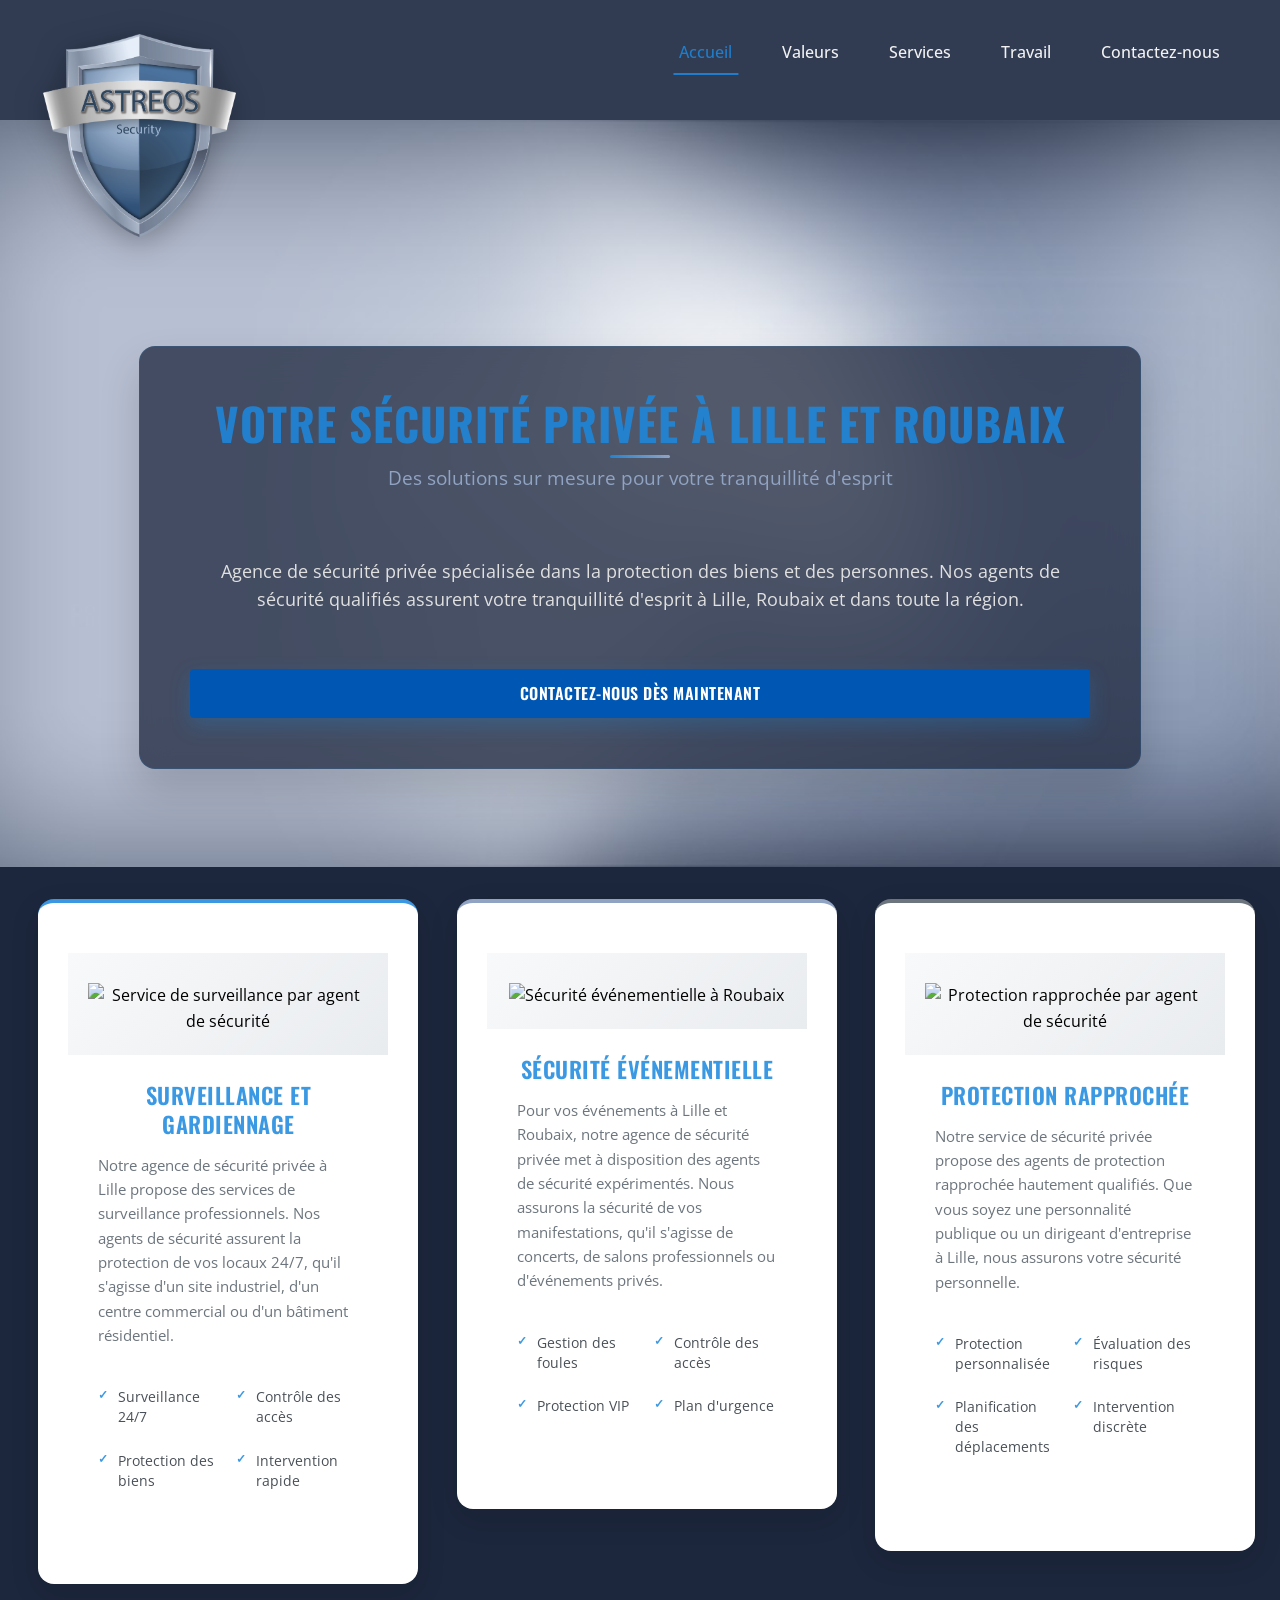
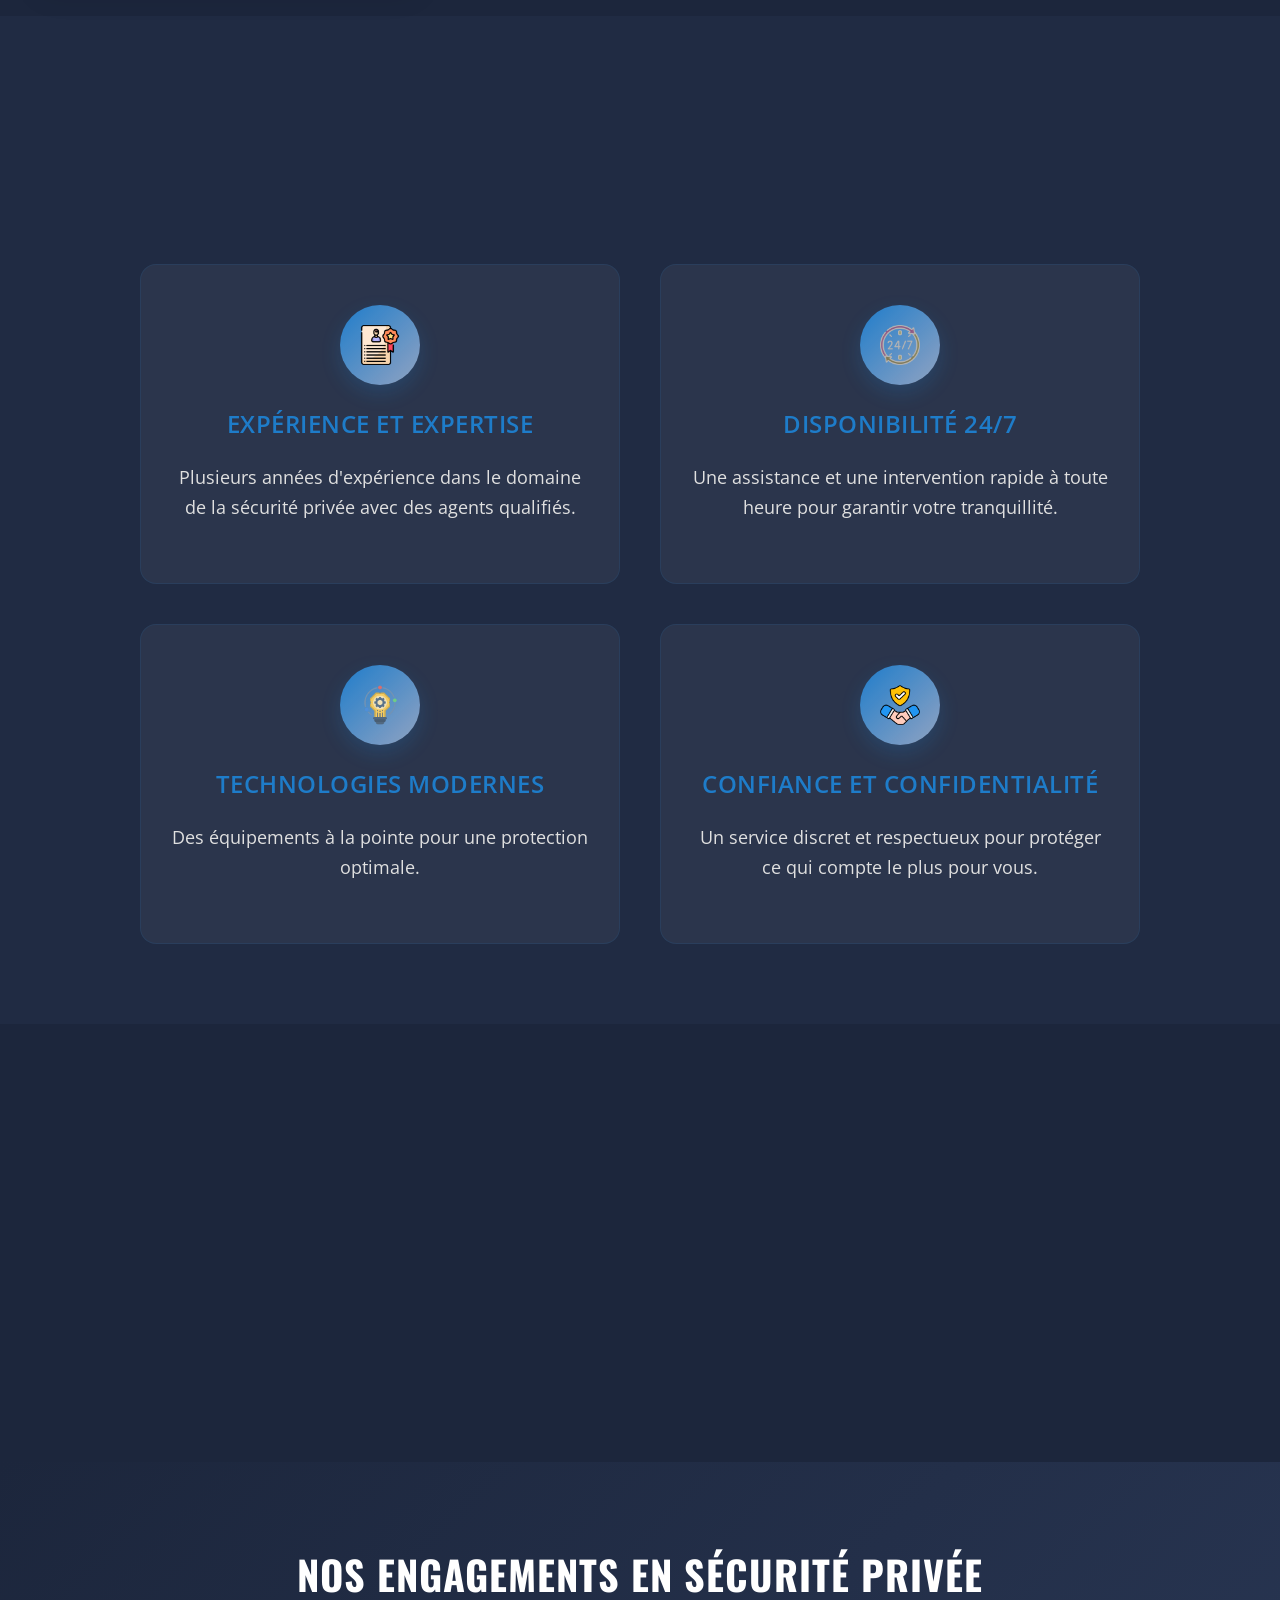
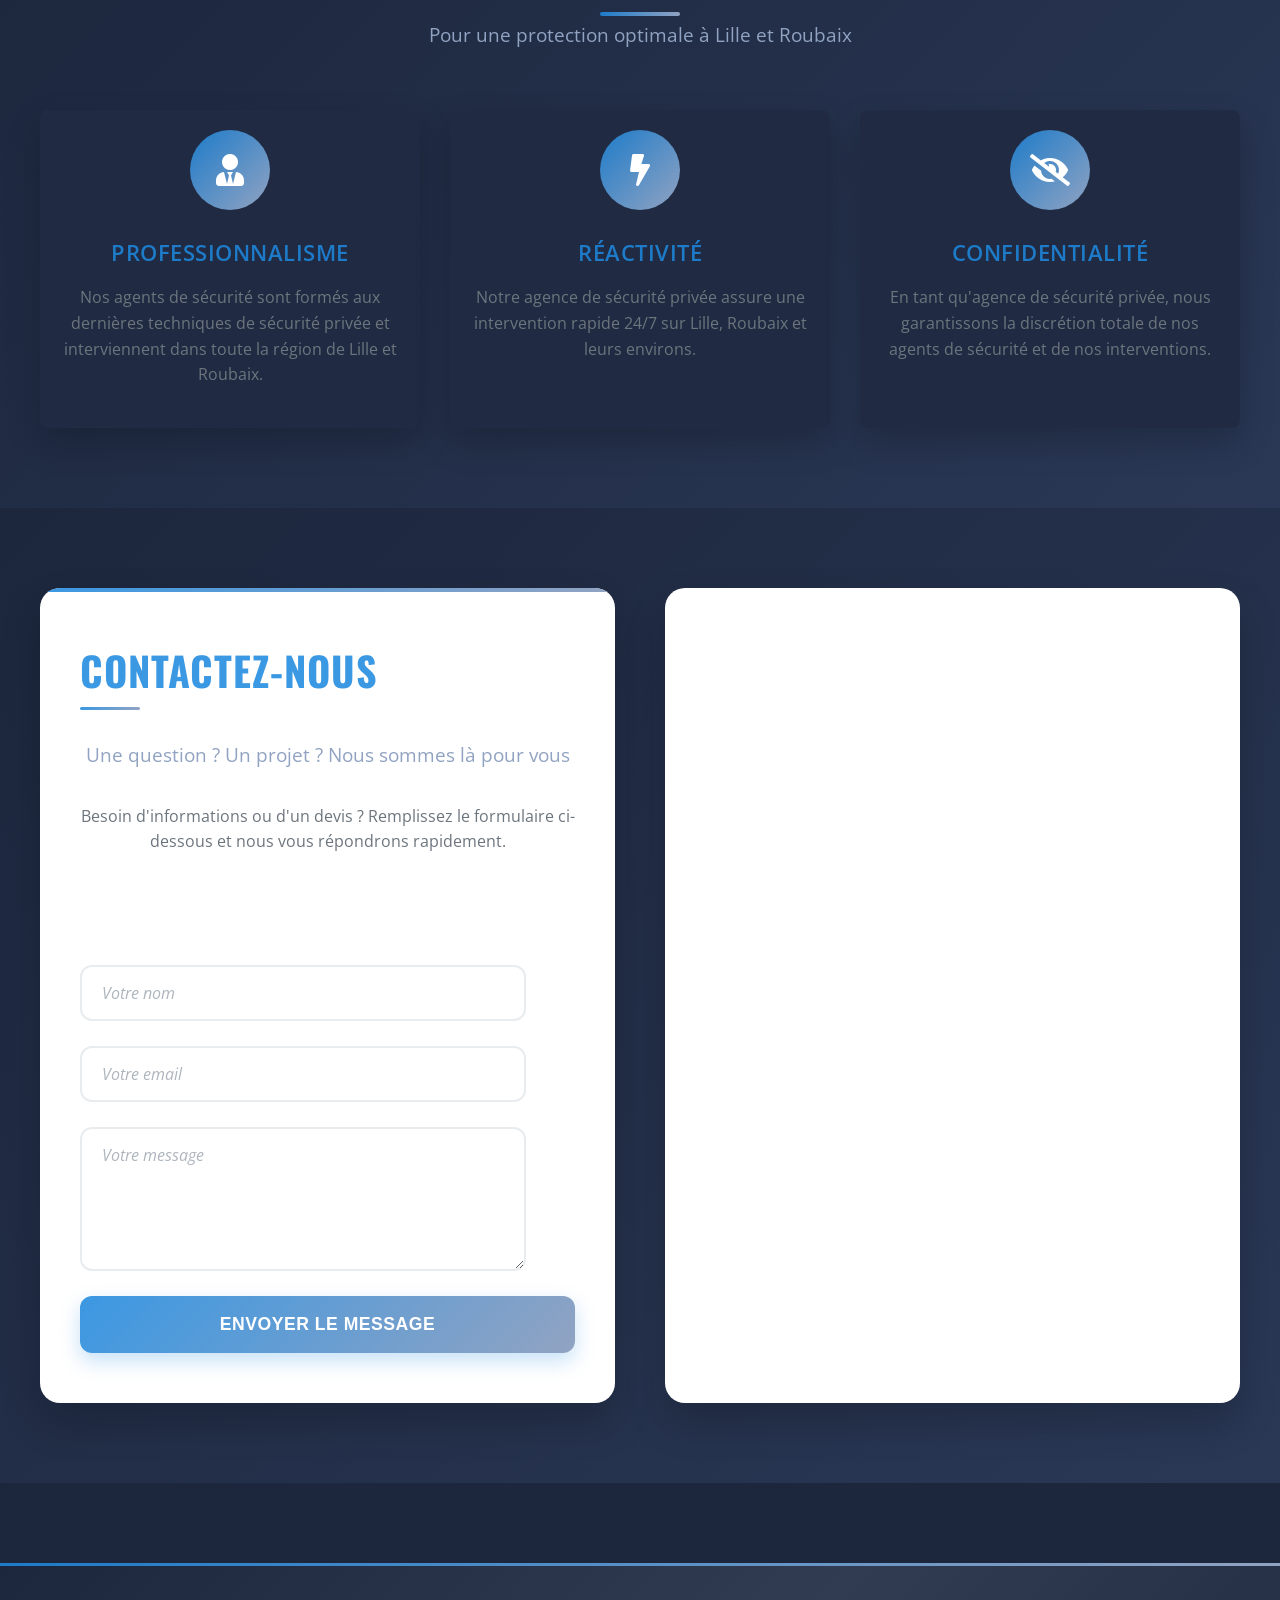
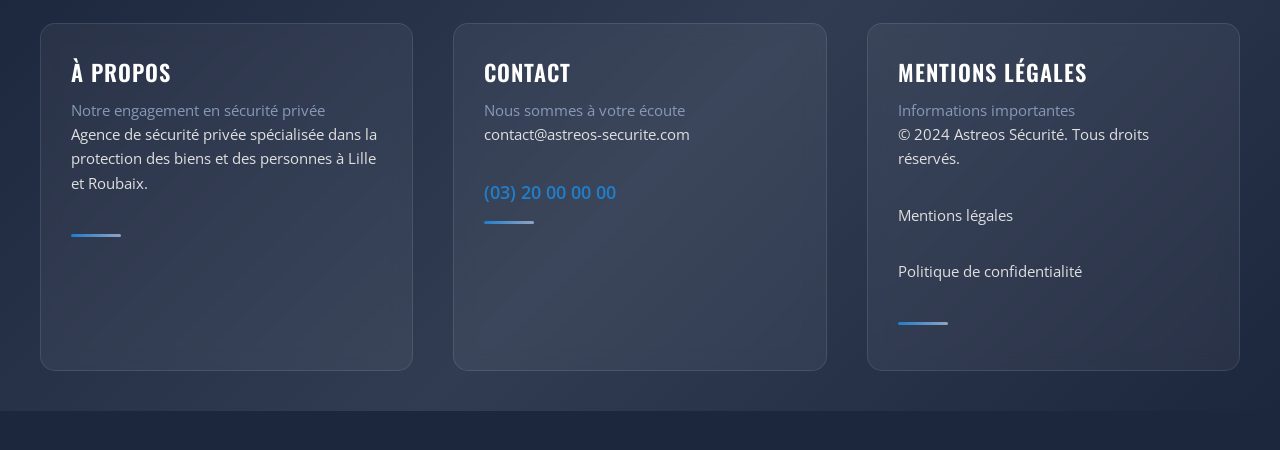
==== index.html @ 9ca4625b "first commit" ====
<!DOCTYPE html>
<html xmlns="http://www.w3.org/1999/xhtml">
<head>
    <meta http-equiv="Content-Type" content="text/html; charset=utf-8"/>
    <meta name="viewport" content="width=device-width, initial-scale=1.0, maximum-scale=1.0, user-scalable=no">
    <title>TMPH00028</title>
    <link href="css/styles.css" rel="stylesheet" type="text/css"/>
    <link href="css/animations.css" rel="stylesheet" type="text/css"/>
    <link href='http://fonts.googleapis.com/css?family=Oswald|Open+Sans' rel='stylesheet' type='text/css'>
    <link rel="stylesheet" href="https://cdnjs.cloudflare.com/ajax/libs/font-awesome/5.15.4/css/all.min.css">
    <script type="text/javascript" src="js/jquery-1.9.1.js"></script>
    <script type="text/javascript" src="js/jquery-ui.js"></script>
    <script type="text/javascript" src="js/carouselScript.js"></script>
    <script type="text/javascript" src="js/animations.js"></script>
    <link href="css/carousel.css" rel="stylesheet" type="text/css">
</head>
<body>
<div class="clear"></div>
<!-- end of SOCIAL ICONS -->

<div class="header-home">
    <div class="row">
        <div class="logo">
            <a href="index.html"><img src="images/logo.png" alt="Logo"/></a>
        </div>
        <div class="menu">
            <ul>
                <li><a href="index.html" class="active">Accueil</a></li>
                <li><a href="about.html">Valeurs</a></li>
                <li><a href="services.html">Services</a></li>
                <li><a href="work.html">Travail</a></li>
                <li><a href="contact.html">Contactez-nous</a></li>
            </ul>
        </div>
    </div>
    <div class="clear"></div>
</div>
<!-- end of MENU WRAPPER -->
<div class="banner-wrapper">
    <div class="row">
    </div>
    <div class="clear"></div>
    <div class="banner">
        <div class="banner-bg">
            <div class="panel banner-content">
                <div class="title">
                    <h1>Votre sécurité privée à Lille et Roubaix</h1>
                    <h2>Des solutions sur mesure pour votre tranquillité d'esprit</h2>
                </div>
                <div class="content">
                    <p>Agence de sécurité privée spécialisée dans la protection des biens et des personnes. Nos agents de sécurité qualifiés assurent votre tranquillité d'esprit à Lille, Roubaix et dans toute la région.</p>
                </div>
                <a href="contact.html" class="banner-button">
                    <span class="banner-button-link">Contactez-nous dès maintenant</span>
                </a>
            </div>
        </div>
    </div>
</div>
<!-- end of BANNER WRAPPER -->
<div class="page">
    <div class="boxs1 modern-service-box">
        <div class="panel-img modern-service-img">
            <img src="images/boxs1-img.png" alt="Service de surveillance par agent de sécurité">
        </div>
        <div class="content modern-service-content">
            <h1 class="modern-service-title">Surveillance et Gardiennage</h1>
            <p class="modern-service-description">Notre agence de sécurité privée à Lille propose des services de surveillance professionnels. Nos agents de sécurité assurent la protection de vos locaux 24/7, qu'il s'agisse d'un site industriel, d'un centre commercial ou d'un bâtiment résidentiel.</p>
            <ul class="service-features modern-service-features">
                <li>Surveillance 24/7</li>
                <li>Contrôle des accès</li>
                <li>Protection des biens</li>
                <li>Intervention rapide</li>
            </ul>
        </div>
    </div>
    <div class="boxs2 modern-service-box">
        <div class="panel-img modern-service-img">
            <img src="images/boxs2-img.png" alt="Sécurité événementielle à Roubaix">
        </div>
        <div class="content modern-service-content">
            <h1 class="modern-service-title">Sécurité Événementielle</h1>
            <p class="modern-service-description">Pour vos événements à Lille et Roubaix, notre agence de sécurité privée met à disposition des agents de sécurité expérimentés. Nous assurons la sécurité de vos manifestations, qu'il s'agisse de concerts, de salons professionnels ou d'événements privés.</p>
            <ul class="service-features modern-service-features">
                <li>Gestion des foules</li>
                <li>Contrôle des accès</li>
                <li>Protection VIP</li>
                <li>Plan d'urgence</li>
            </ul>
        </div>
    </div>
    <div class="boxs3 modern-service-box">
        <div class="panel-img modern-service-img">
            <img src="images/boxs3-img.png" alt="Protection rapprochée par agent de sécurité">
        </div>
        <div class="content modern-service-content">
            <h1 class="modern-service-title">Protection Rapprochée</h1>
            <p class="modern-service-description">Notre service de sécurité privée propose des agents de protection rapprochée hautement qualifiés. Que vous soyez une personnalité publique ou un dirigeant d'entreprise à Lille, nous assurons votre sécurité personnelle.</p>
            <ul class="service-features modern-service-features">
                <li>Protection personnalisée</li>
                <li>Évaluation des risques</li>
                <li>Planification des déplacements</li>
                <li>Intervention discrète</li>
            </ul>
        </div>
    </div>
    <div class="clear"></div>
</div>
<!-- end of BOX WRAPPER -->

<!-- Why chose us section-->
<div class="why-choose-us">
    <div class="row">
        <div class="title">
            <h1>Pourquoi Nous Choisir ?</h1>
            <h2>Notre expertise et nos valeurs au service de votre sécurité</h2>
        </div>
        <div class="content">
            <div class="reason">
                <div class="icon-wrapper">
                    <img src="images/experience.png" alt="Expérience" width="50%">
                </div>
                <h3>Expérience et Expertise</h3>
                <p>Plusieurs années d'expérience dans le domaine de la sécurité privée avec des agents qualifiés.</p>
            </div>
            <div class="reason">
                <div class="icon-wrapper">
                    <img src="images/24-7.png" alt="Disponibilité" width="50%" style="filter: invert(70%)">
                </div>
                <h3>Disponibilité 24/7</h3>
                <p>Une assistance et une intervention rapide à toute heure pour garantir votre tranquillité.</p>
            </div>
            <div class="reason">
                <div class="icon-wrapper">
                    <img src="images/tech.png" alt="Technologie" width="50%">
                </div>
                <h3>Technologies Modernes</h3>
                <p>Des équipements à la pointe pour une protection optimale.</p>
            </div>
            <div class="reason">
                <div class="icon-wrapper">
                    <img src="images/trust.png" alt="Confiance" width="50%">
                </div>
                <h3>Confiance et Confidentialité</h3>
                <p>Un service discret et respectueux pour protéger ce qui compte le plus pour vous.</p>
            </div>
        </div>
    </div>
</div>
<!--END Why chose us section-->

<!--CTA intermediate section-->
<div class="cta-intermediate">
    <div class="row">
        <div class="cta-content">
            <h1>Besoin de solutions de sécurité sur mesure ?</h1>
            <h2>Notre équipe d'experts est à votre écoute</h2>
            <p>Contactez-nous dès aujourd'hui pour discuter de vos besoins et obtenir un devis gratuit.</p>
            <a href="contact.html"><div class="cta-button">Demandez un devis</div></a>
        </div>
    </div>
</div>
<!--END CTA intermediate section-->

<!--Our commitments section-->
<div class="our-commitments modern-commitments-section">
    <div class="title modern-commitments-title">
        <h1 class="modern-commitments-heading">Nos Engagements en Sécurité Privée</h1>
        <h2 class="modern-commitments-subheading">Pour une protection optimale à Lille et Roubaix</h2>
    </div>
    <div class="commitments modern-commitments-grid">
        <div class="commitment modern-commitment-card">
            <div class="commitment-icon modern-commitment-icon">
                <i class="fas fa-user-tie"></i>
            </div>
            <h3 class="modern-commitment-title">Professionnalisme</h3>
            <p class="modern-commitment-description">Nos agents de sécurité sont formés aux dernières techniques de sécurité privée et interviennent dans toute la région de Lille et Roubaix.</p>
        </div>
        <div class="commitment modern-commitment-card">
            <div class="commitment-icon modern-commitment-icon">
                <i class="fas fa-bolt"></i>
            </div>
            <h3 class="modern-commitment-title">Réactivité</h3>
            <p class="modern-commitment-description">Notre agence de sécurité privée assure une intervention rapide 24/7 sur Lille, Roubaix et leurs environs.</p>
        </div>
        <div class="commitment modern-commitment-card">
            <div class="commitment-icon modern-commitment-icon">
                <i class="fas fa-eye-slash"></i>
            </div>
            <h3 class="modern-commitment-title">Confidentialité</h3>
            <p class="modern-commitment-description">En tant qu'agence de sécurité privée, nous garantissons la discrétion totale de nos agents de sécurité et de nos interventions.</p>
        </div>
    </div>
</div>
<!--END Our commitments section-->

<!-- Bouton Back to Top -->
<button class="back-to-top" id="backToTop" aria-label="Retour en haut"><i class="fas fa-chevron-up"></i></button>

<!--Contact section-->
<div class="contact-section modern-contact-section">
    <div class="row modern-contact-row">
        <div class="contact-form modern-contact-form">
            <h1 class="modern-contact-title">Contactez-nous</h1>
            <h2 class="modern-contact-subtitle">Une question ? Un projet ? Nous sommes là pour vous</h2>
            <p class="modern-contact-description">Besoin d'informations ou d'un devis ? Remplissez le formulaire ci-dessous et nous vous répondrons rapidement.</p>
            <form action="#" method="post" class="modern-contact-form-element">
                <div class="form-group modern-form-group">
                    <input type="text" name="name" placeholder="Votre nom" required class="modern-form-input">
                </div>
                <div class="form-group modern-form-group">
                    <input type="email" name="email" placeholder="Votre email" required class="modern-form-input">
                </div>
                <div class="form-group modern-form-group">
                    <textarea name="message" placeholder="Votre message" rows="5" required class="modern-form-textarea"></textarea>
                </div>
                <button type="submit" class="submit-button modern-submit-button">Envoyer le message</button>
            </form>
        </div>
        <div class="map modern-contact-map">
            <iframe
                    src="https://www.google.com/maps/embed?pb=!1m18!1m12!1m3!1d3151.835434509674!2d144.95373531565485!3d-37.81627974202106!2m3!1f0!2f0!3f0!3m2!1i1024!2i768!4f13.1!3m3!1m2!1s0x6ad642af0f11fd81%3A0xf5775c55a61c8f0b!2sEnvato!5e0!3m2!1sen!2sfr!4v1675066340851!5m2!1sen!2sfr"
                    width="100%"
                    height="100%"
                    style="border:0;"
                    allowfullscreen=""
                    loading="lazy"
                    referrerpolicy="no-referrer-when-downgrade">
            </iframe>
        </div>
    </div>
</div>
<!--END Contact section-->

<div class="footer-wrapper">
    <div class="footer">
        <div class="panel footer-panel">
            <div class="title footer-title">
                <h1 class="footer-heading">À PROPOS</h1>
                <h2 class="footer-subheading">Notre engagement en sécurité privée</h2>
                <div class="content footer-content">
                    <P class="footer-text">Agence de sécurité privée spécialisée dans la protection des biens et des personnes à Lille et Roubaix.</P>
                </div>
            </div>
        </div>
        <div class="panel footer-panel">
            <div class="title footer-title">
                <h1 class="footer-heading">CONTACT</h1>
                <h2 class="footer-subheading">Nous sommes à votre écoute</h2>
                <div class="content footer-content">
                    <P class="footer-text"><a href="mailto:contact@astreos-securite.com" class="footer-link">contact@astreos-securite.com</a></P>
                    <h3 class="footer-phone">(03) 20 00 00 00</h3>
                </div>
            </div>
        </div>
        <div class="panel footer-panel border-right">
            <div class="title footer-title">
                <h1 class="footer-heading">MENTIONS LÉGALES</h1>
                <h2 class="footer-subheading">Informations importantes</h2>
                <div class="content footer-content">
                    <p class="footer-text">© 2024 Astreos Sécurité. Tous droits réservés.</p>
                    <p class="footer-text"><a href="mentions-legales.html" class="footer-link">Mentions légales</a></p>
                    <P class="footer-text"><a href="politique-confidentialite.html" class="footer-link">Politique de confidentialité</a></P>
                </div>
            </div>
        </div>
    </div>
    <div class="clear"></div>
</div>
<!----footer-wrapper-------->
<!-- end of WRAPPER -->


<!-- Nouveau menu mobile inspiré d'astreos.net -->
<button class="mobile-burger" aria-label="Ouvrir le menu">
  <svg width="32" height="32" viewBox="0 0 32 32" fill="none" xmlns="http://www.w3.org/2000/svg">
    <rect y="7" width="32" height="4" rx="2" fill="#1D88DE"/>
    <rect y="14" width="32" height="4" rx="2" fill="#1D88DE"/>
    <rect y="21" width="32" height="4" rx="2" fill="#1D88DE"/>
  </svg>
</button>
<nav class="mobile-slide-menu">
  <button class="mobile-close" aria-label="Fermer le menu">&times;</button>
  <ul>
    <li><a href="index.html">Accueil</a></li>
    <li><a href="about.html">Valeurs</a></li>
    <li><a href="services.html">Services</a></li>
    <li><a href="work.html">Travail</a></li>
    <li><a href="contact.html">Contact</a></li>
  </ul>
</nav>
<script>
document.addEventListener('DOMContentLoaded', function() {
  const burger = document.querySelector('.mobile-burger');
  const menu = document.querySelector('.mobile-slide-menu');
  const close = document.querySelector('.mobile-close');

  // Ouvre le menu
  burger.onclick = function() {
    menu.classList.remove('closing');
    menu.style.display = 'flex';
    menu.classList.add('open');
    burger.style.display = 'none';
    close.style.display = 'block';
  };
  // Ferme le menu avec animation
  function closeMenuWithAnimation() {
    menu.classList.remove('open');
    menu.classList.add('closing');
    // Après l'animation, cacher le menu
    setTimeout(function() {
      menu.classList.remove('closing');
      menu.style.display = 'none';
      burger.style.display = 'block';
      close.style.display = 'none';
    }, 300);
  }
  close.onclick = closeMenuWithAnimation;
  // Ferme le menu si on clique sur un lien
  menu.querySelectorAll('a').forEach(link => {
    link.onclick = closeMenuWithAnimation;
  });
  // Initial state : burger visible, close caché, overlay caché
  burger.style.display = 'block';
  close.style.display = 'none';
});
</script>

</body>
</html>
---- css/styles.css ----
/*-------------------------------------------------
GLOBALS CLASSES
-------------------------------------------------*/
:root {
    --primary: #1c263c;
    --secondary: #F2F2F2;
    --text: #F2F2F2;
    --hover: #91a3c2;
    --custom: #1D88DEDD;
    --custom2: #00a3e6;
}

* {
    margin: 0;
    padding: 0;
}

body {
    font-family: 'Open Sans', sans-serif;
    background: #1c263c;
    margin: 0;
    padding: 0;
    line-height: 1.6;
}

img {
    border: 0;
}

h1 {
    font-family: 'Oswald', sans-serif;
    font-weight: normal;
    color: #1D88DEDD; /* Change color to blue */
}

h2 {
    font-family: 'Open Sans', sans-serif;
    font-weight: normal;
    font-size: 16px;
    color: #1D88DEDD; /* Change color to blue */
}

h3 {
    font-family: 'Open Sans', sans-serif;
    font-weight: normal;
    font-size: 14px;
    color: #1D88DEDD; /* Change color to blue */
}

/*h2{font-family: 'Oswald', sans-serif; font-weight:normal; font-size:16px;}
*/
p {
    font-family: 'Open Sans', sans-serif;
    font-size: 13px;
    padding-bottom: 20px;
    color: #808080; /* Change color to gray */
}

a {
    color: #1D88DEDD;
    text-decoration: none;
}

a:hover {
    color: #91a3c2;
}

/*h2{font-family: 'Open Sans', sans-serif;}
*//*--------------------------------------- 
GENERAL CLASS
----------------------------------------*/
.marRight30 {
    margin-right: 30px;
}

.martop {
    margin-top: 30px;
}

.marbottom30 {
    margin-bottom: 30px;
}

.padding-bottom {
    padding-bottom: 10px;
}

.floatRight {
    float: right;
}

.floatLeft {
    float: left;
}

.clear {
    clear: both;
}

.row {
    max-width: 1200px;
    margin: 0 auto;
    padding: 0 20px;
}

.page {
    width: 100%;
    background: #1c263c;
    margin: 1% 0;
    box-sizing: border-box;
}

@media (max-width: 768px) {
    .page {
        margin: 10% 0;
    }
}

.wrapper {
    background: #1c263c;
    margin: 0 auto;
    max-width: 970px;
    width: 100%;
}

.panel {
    overflow: hidden;
    display: flex;
    flex-direction: column;
}

.controller {
    display: flex;
    justify-content: center;
}

.title {
    text-align: center;
    margin-bottom: 40px;
}

.title h1 {
    font-family: 'Oswald', sans-serif;
    font-size: 2.5em;
    color: #333;
    margin-bottom: 10px;
}

.title h2 {
    font-size: 1.2em;
    color: #666;
}

.content {
}

.buttons {
    width: 80px;
    height: 30px;
}

.form {
}

.text-field {
    background: #91a3c2;
    width: 200px;
    height: 16px;
    padding: 10px;
    border: none;
    font-family: 'Open Sans', sans-serif;
    font-size: 13px;
    color: #fff;
}

.textarea {
    background: #91a3c2;
    width: 200px;
    height: 106px;
    padding: 10px;
    border: none;
    font-family: 'Open Sans', sans-serif !important;
    font-size: 13px;
    color: #fff;
    overflow: auto;
}

/*-------------------------------------------------
SOCIAL NETWORKING CLASSES
-------------------------------------------------*/
.social-wrapper {
    background: #1c263c;
    height: 55px;
    padding-top: 25px;
}

.social-wrapper .row {
}

.social-wrapper .row ul {
    width: 175px;
    float: right;
    list-style: none;
}

.social-wrapper .row ul li {
    float: left;
    padding-right: 15px;
}

.social-wrapper .row ul li.no-padding {
    float: left;
    padding-right: 0px;
}

/*-------------------------------------------------
MENU  CLASSES
-------------------------------------------------*/
.header {
    background: #313c53;
    height: 60px;
    padding-top: 30px;
    padding-bottom: 30px;
    margin-bottom: 5%;
    /*overflow: hidden;*/
}

.header-home {
    background: #313c53;
    height: 60px;
    padding-top: 30px;
    padding-bottom: 30px;
    position: relative;
    z-index: 1;
}

.logo {
    float: left;
    width: 30%;
    position: relative;
    z-index: 1000;
}

.logo img {
    max-width: 200px;
    filter: drop-shadow(0 5px 15px rgba(0,0,0,0.3));
    transition: transform 0.3s ease, filter 0.3s ease;
}

.logo img:hover {
    transform: translateY(-5px);
    filter: drop-shadow(0 8px 20px rgba(0,0,0,0.4));
}

.logo h1 {
    font-size: 45px;
    color: #ffffff;
}

.menu {
    float: right;
    width: auto;
    margin-top: 10px;
}

.menu ul {
    list-style: none;
    padding: 0;
    margin: 0;
    display: flex;
    justify-content: flex-end;
    gap: 10px;
}

.menu ul li {
    width: auto;
    float: left;
    list-style: none;
    position: relative;
}

.menu ul li a {
    color: #F2F2F2;
    text-decoration: none;
    padding: 12px 20px;
    font-weight: 500;
    transition: all 0.3s ease;
    border-radius: 4px;
    position: relative;
}

.menu ul li a::after {
    content: '';
    position: absolute;
    bottom: 0;
    left: 50%;
    width: 0;
    height: 2px;
    background: #1D88DEDD;
    transition: all 0.3s ease;
    transform: translateX(-50%);
}

.menu ul li a:hover {
    color: #1D88DEDD;
    background: rgba(255, 255, 255, 0.1);
}

.menu ul li a:hover::after {
    width: 70%;
}

.menu ul li a.active {
    color: #1D88DEDD;
}

.menu ul li a.active::after {
    width: 70%;
}

/*-------------------------------------------------
BANNER MODERNE ET PROFESSIONNEL
-------------------------------------------------*/
.banner-wrapper {
    width: 100%;
    background: url(../images/banner-bg.jpg) no-repeat center;
    background-size: cover;
    margin: 0 auto;
    position: relative;
}

.banner-wrapper .row {
    background: #1c263c;
}

.banner-wrapper .controller {
    padding-top: 30px;
    padding-bottom: 30px;
    float: right;
}

.banner-wrapper .controller ul li {
    padding-right: 10px;
    float: left;
    list-style: none;
}

.banner {
    width: 100%;
    max-width: 1400px;
    margin: 0 auto;
    position: relative;
    z-index: 2;
}

.banner .banner-bg {
    width: 100%;
    min-height: 500px;
    padding: 60px 0px;
    display: flex;
    align-items: center;
    justify-content: center;
}

.banner-content {
    background: rgba(28, 38, 60, 0.75);
    backdrop-filter: blur(15px);
    border-radius: 16px;
    padding: 50px;
    border: 1px solid rgba(29, 136, 222, 0.15);
    box-shadow: 0 20px 40px rgba(0, 0, 0, 0.15);
    text-align: center;
    max-width: 900px;
    width: 100%;
    position: relative;
    animation: fadeInUp 0.8s ease-out;
}

@keyframes fadeInUp {
    from {
        opacity: 0;
        transform: translateY(20px);
    }
    to {
        opacity: 1;
        transform: translateY(0);
    }
}

.banner-content .title h1 {
    color: #1D88DEDD;
    font-size: 2.8em;
    font-weight: 700;
    margin-bottom: 15px;
    text-transform: uppercase;
    letter-spacing: 1px;
    line-height: 1.2;
    position: relative;
}

.banner-content .title h1::after {
    content: '';
    position: absolute;
    bottom: -8px;
    left: 50%;
    transform: translateX(-50%);
    width: 60px;
    height: 3px;
    background: linear-gradient(90deg, #1D88DEDD, #91a3c2);
    border-radius: 2px;
}

.banner-content .title h2 {
    color: #91a3c2;
    font-size: 1.2em;
    font-weight: 400;
    margin-bottom: 25px;
    line-height: 1.4;
}

.banner-content .content p {
    font-size: 1.1em;
    color: #e0e0e0;
    line-height: 1.6;
    margin-bottom: 35px;
}

.banner-button {
    display: inline-block;
    background: linear-gradient(135deg, #1D88DEDD 0%, #91a3c2 100%);
    border: none;
    border-radius: 8px;
    padding: 16px 32px;
    text-align: center;
    text-decoration: none;
    font-family: 'Oswald', sans-serif;
    font-size: 1em;
    font-weight: 600;
    color: #fff;
    text-transform: uppercase;
    letter-spacing: 0.5px;
    transition: all 0.3s ease;
    box-shadow: 0 8px 20px rgba(29, 136, 222, 0.25);
    position: relative;
    overflow: hidden;
}

.banner-button::before {
    content: '';
    position: absolute;
    top: 0;
    left: -100%;
    width: 100%;
    height: 100%;
    background: linear-gradient(90deg, transparent, rgba(255, 255, 255, 0.2), transparent);
    transition: left 0.5s ease;
}

.banner-button:hover::before {
    left: 100%;
}

.banner-button:hover {
    transform: translateY(-2px);
    box-shadow: 0 12px 25px rgba(29, 136, 222, 0.35);
    background: linear-gradient(135deg, #91a3c2 0%, #1D88DEDD 100%);
}

.banner-button-link {
    color: #fff;
    text-decoration: none;
    position: relative;
    z-index: 1;
}

/* Responsive Design pour le banner */
@media (max-width: 1200px) {
    .banner .banner-bg {
        padding: 50px 0px;
    }
    
    .banner-content {
        max-width: 850px;
    }
    
    .banner-content .title h1 {
        font-size: 2.5em;
    }
}

@media (max-width: 992px) {
    .banner .banner-bg {
        padding: 45px 0px;
    }
    
    .banner-content {
        max-width: 800px;
        padding: 40px;
    }
    
    .banner-content .title h1 {
        font-size: 2.2em;
    }
    
    .banner-content .title h2 {
        font-size: 1.1em;
    }
    
    .banner-content .content p {
        font-size: 1em;
    }
}

@media (max-width: 768px) {
    .banner .banner-bg {
        padding: 40px 0px;
        min-height: 450px;
    }
    
    .banner-content {
        padding: 35px;
        border-radius: 12px;
        max-width: 100%;
    }
    
    .banner-content .title h1 {
        font-size: 1.8em;
        letter-spacing: 0.5px;
    }
    
    .banner-content .title h1::after {
        width: 50px;
        height: 2px;
    }
    
    .banner-content .title h2 {
        font-size: 1em;
    }
    
    .banner-content .content p {
        font-size: 0.95em;
    }
    
    .banner-button {
        padding: 14px 28px;
        font-size: 0.9em;
    }
}

@media (max-width: 576px) {
    .banner .banner-bg {
        padding: 30px 0;
    }
    
    .banner-content {
        padding: 25px;
    }
    
    .banner-content .title h1 {
        font-size: 1.6em;
    }
    
    .banner-content .title h2 {
        font-size: 0.95em;
    }
    
    .banner-content .content p {
        font-size: 0.9em;
    }
    
    .banner-button {
        padding: 12px 24px;
        font-size: 0.85em;
    }
}

/*-------------------------------------------------
BOX CLASSES
-------------------------------------------------*/
.boxs1, .boxs2, .boxs3 {
    text-align: center;
    float: left;
    width: calc(33.333% - 60px);
    padding: 50px 30px;
    opacity: 0;
    transform: translateX(-50px);
}

.boxs1 {
    background: #202b43;
    animation: slideRight 0.6s ease-out 0.2s forwards;
}

.boxs2 {
    background: #25314d;
    animation: slideRight 0.6s ease-out 0.4s forwards;
}

.boxs3 {
    background: #2a3856;
    animation: slideRight 0.6s ease-out 0.6s forwards;
}

@keyframes slideRight {
    from {
        opacity: 0;
        transform: translateX(-50px);
    }
    to {
        opacity: 1;
        transform: translateX(0);
    }
}

/* Ajout d'un effet de hover sur les boxes */
.boxs1:hover, .boxs2:hover, .boxs3:hover {
    transform: translateY(-5px);
    transition: transform 0.3s ease;
}

.title h1 {
    text-transform: uppercase;
    font-size: 22px;
    color: #1D88DEDD;
    font-weight: normal;
    margin-bottom: 3%;
}

.title h2 {
    font-size: 16px;
    color: rgba(74, 145, 183, 0.87);
}

.panel-img {
    margin: 0 auto;
    padding: 20px 0px 40px 0px;
    width: 260px;
}

.content p {
    font-size: 14px;
    color: #91a3c2;
}

.controller .buttons {
    background: #1D88DEDD;
    line-height: 30px;
    text-align: center;
    width: 40%;
    float: left;
}

.controller .buttons:hover {
    background: #91a3c2;
    line-height: 30px;
}

.controller .buttons a {
    text-decoration: none;
    color: #1c263c;
}

.controller .buttons a:hover {
    color: #1D88DEDD;
}

/*-------------------------------------------------
CONTENT CLASSES
-------------------------------------------------*/
.content_wrap {
    margin: 0 auto;
    padding: 30px 30px 0px 30px;
}


/*-------------------------------------------------
WHY CHOSE US CLASSES
-------------------------------------------------*/
.why-choose-us {
    background: #202b43;
    padding: 80px 0;
    text-align: center;
}

.why-choose-us .title h1 {
    font-size: 2.8em;
    color: #1D88DEDD;
    margin-bottom: 15px;
    text-transform: uppercase;
    letter-spacing: 1px;
}

.why-choose-us .title h2 {
    font-size: 1.3em;
    color: #91a3c2;
    margin-bottom: 50px;
    line-height: 1.5;
}

/* Grille 2x2 pour les raisons */
.why-choose-us .content {
    display: grid;
    grid-template-columns: repeat(2, 1fr);
    gap: 40px;
    max-width: 1000px;
    margin: 0 auto;
    padding: 0 20px;
}

/* Styles pour chaque raison */
.why-choose-us .reason {
    background: rgba(255, 255, 255, 0.05);
    border-radius: 16px;
    padding: 40px 30px;
    text-align: center;
    transition: all 0.3s ease;
    border: 1px solid rgba(29, 136, 222, 0.1);
    opacity: 0;
    transform: translateY(30px);
    animation: fadeInUp 0.6s ease-out forwards;
}

.why-choose-us .reason:nth-child(1) { animation-delay: 0.1s; }
.why-choose-us .reason:nth-child(2) { animation-delay: 0.2s; }
.why-choose-us .reason:nth-child(3) { animation-delay: 0.3s; }
.why-choose-us .reason:nth-child(4) { animation-delay: 0.4s; }

.why-choose-us .reason:hover {
    transform: translateY(-5px);
    background: rgba(255, 255, 255, 0.08);
    border-color: rgba(29, 136, 222, 0.2);
    box-shadow: 0 15px 35px rgba(0, 0, 0, 0.2);
}

/* Styles pour les icônes dans les bulles */
.why-choose-us .icon-wrapper {
    width: 90px;
    height: 90px;
    background: linear-gradient(135deg, #1D88DEDD, #91a3c2);
    border-radius: 50%;
    display: flex;
    align-items: center;
    justify-content: center;
    margin: 0 auto 25px;
    transition: all 0.3s ease;
    position: relative;
    box-shadow: 0 10px 25px rgba(29, 136, 222, 0.25);
}

.why-choose-us .icon-wrapper::before {
    content: '';
    position: absolute;
    top: -3px;
    left: -3px;
    right: -3px;
    bottom: -3px;
    background: linear-gradient(135deg, #1D88DEDD, #91a3c2);
    border-radius: 50%;
    z-index: -1;
    opacity: 0;
    transition: opacity 0.3s ease;
}

.why-choose-us .icon-wrapper i {
    font-size: 2.2em;
    color: #fff;
    transition: all 0.3s ease;
}

.why-choose-us .reason:hover .icon-wrapper {
    transform: scale(1.1);
    box-shadow: 0 15px 30px rgba(29, 136, 222, 0.35);
}

.why-choose-us .reason:hover .icon-wrapper::before {
    opacity: 1;
}

.why-choose-us .reason:hover .icon-wrapper i {
    transform: rotate(360deg);
}

/* Titres des raisons */
.why-choose-us .reason h3 {
    color: #1D88DEDD;
    font-size: 1.5em;
    font-weight: 600;
    margin-bottom: 20px;
    text-transform: uppercase;
    letter-spacing: 0.5px;
}

/* Descriptions des raisons */
.why-choose-us .reason p {
    color: #e0e0e0;
    font-size: 1.1em;
    line-height: 1.7;
    margin: 0;
}

/* Responsive pour la grille 2x2 */
@media (max-width: 768px) {
    .why-choose-us {
        padding: 60px 0;
    }
    
    .why-choose-us .title h1 {
        font-size: 2.3em;
    }
    
    .why-choose-us .title h2 {
        font-size: 1.2em;
        margin-bottom: 40px;
    }
    
    .why-choose-us .content {
        grid-template-columns: 1fr;
        gap: 30px;
        padding: 0 15px;
    }
    
    .why-choose-us .reason {
        padding: 35px 25px;
    }
    
    .why-choose-us .icon-wrapper {
        width: 80px;
        height: 80px;
        margin-bottom: 20px;
    }
    
    .why-choose-us .icon-wrapper i {
        font-size: 2em;
    }
    
    .why-choose-us .reason h3 {
        font-size: 1.4em;
        margin-bottom: 15px;
    }
    
    .why-choose-us .reason p {
        font-size: 1em;
    }
}

@media (max-width: 576px) {
    .why-choose-us {
        padding: 50px 0;
    }
    
    .why-choose-us .title h1 {
        font-size: 2em;
    }
    
    .why-choose-us .title h2 {
        font-size: 1.1em;
        margin-bottom: 35px;
    }
    
    .why-choose-us .content {
        gap: 25px;
        padding: 0 10px;
    }
    
    .why-choose-us .reason {
        padding: 30px 20px;
    }
    
    .why-choose-us .icon-wrapper {
        width: 70px;
        height: 70px;
        margin-bottom: 18px;
    }
    
    .why-choose-us .icon-wrapper i {
        font-size: 1.8em;
    }
    
    .why-choose-us .reason h3 {
        font-size: 1.3em;
        margin-bottom: 12px;
    }
    
    .why-choose-us .reason p {
        font-size: 0.95em;
    }
}

/*-------------------------------------------------
CTA-INTERMEDIATE CLASSES
-------------------------------------------------*/

.cta-intermediate {
    background: #91a3c2;
    padding: 50px 0;
    text-align: center;
    color: #ffffff;
}

.cta-intermediate .cta-content {
}

.cta-intermediate .cta-content h1 {
    color: #202b43;
    font-size: 24px;
    margin-bottom: 20px;
    font-family: 'Oswald', sans-serif;
}

.cta-intermediate .cta-content p {
    color: rgba(42, 56, 86, 0.76);
    font-size: 16px;
    margin-bottom: 30px;
    font-family: 'Open Sans', sans-serif;
}
.cta-intermediate a {
    display: flex;
    justify-content: center;

}

.cta-intermediate .cta-button {
    background: #ffffff;
    color: #1D88DEDD;
    padding: 15px 30px;
    text-decoration: none;
    font-size: 16px;
    font-family: 'Oswald', sans-serif;
    border-radius: 10px;
    transition: all 0.3s ease;
}

.cta-intermediate .cta-button:hover {
    background: #202b43;
    color: #ffffff;
}

/*-------------------------------------------------
OUR-COMMITMENTS CLASSES
-------------------------------------------------*/
.our-commitments {
    background: #2a3856;
    padding: 50px 0;
    text-align: center;
    color: #ffffff;
}

.our-commitments .title h1 {
    font-size: 28px;
    color: #1D88DEDD;
    margin-bottom: 10px;
}

.our-commitments .title h2 {
    font-size: 18px;
    color: #91a3c2;
    margin-bottom: 30px;
}

.our-commitments .commitments {
}

.our-commitments .commitment {
    background: #202b43;
    padding: 20px;
    border-radius: 8px;
    text-align: center;
}

.our-commitments .commitment h3 {
    font-size: 18px;
    color: #1D88DEDD;
    margin-bottom: 10px;
}

.our-commitments .commitment p {
    font-size: 14px;
    color: #91a3c2;
}

/*-------------------------------------------------
CONTACT CLASSES - REMPLACÉS PAR LES STYLES MODERNES
-------------------------------------------------*/
.contact-section {
    /* Remplacé par .modern-contact-section */
}

.contact-section .row {
    /* Remplacé par .modern-contact-row */
}

.contact-section .contact-form {
    /* Remplacé par .modern-contact-form */
}

.contact-section .contact-form h1 {
    /* Remplacé par .modern-contact-title */
}

.contact-section .contact-form p {
    /* Remplacé par .modern-contact-description */
}

.contact-section .contact-form form {
    /* Remplacé par .modern-contact-form-element */
}

.contact-section .contact-form input,
.contact-section .contact-form textarea {
    /* Remplacé par .modern-form-input et .modern-form-textarea */
}

.contact-section .contact-form input:focus,
.contact-section .contact-form textarea:focus {
    /* Remplacé par les styles modernes */
}

.contact-section .contact-form input::placeholder,
.contact-section .contact-form textarea::placeholder {
    /* Remplacé par les styles modernes */
}

.contact-section .contact-form button {
    /* Remplacé par .modern-submit-button */
}

.contact-section .contact-form button:hover {
    /* Remplacé par les styles modernes */
}

.contact-section .map {
    /* Remplacé par .modern-contact-map */
}

/*-------------------------------------------------
LEFT-PANEL CLASSES
-------------------------------------------------*/
.left-panel {
    width: 60%;
    float: left;
    margin-right: 35px;
}

.left-panel .panel {
    border: #24314c solid 1px;
    padding: 30px 30px 40px 30px;
    background: #202b43;
    margin-bottom: 30px;
}

.left-panel .panel .title {
    border-bottom: #25314c solid 1px;
    padding-bottom: 20px;
    margin-bottom: 30px;
}

.panel .title .icons {
    width: 39px;
    height: 39px;
    float: left;
    padding-right: 20px;
}

.left-panel .panel .content img {
    float: left;
    margin-right: 30px;
}

/*-------------------------------------------------
RIGHT-PANEL CLASSES
-------------------------------------------------*/
.right-panel {
    width: 30%;
    float: left;
}

.right-panel .panel {
    border: #24314c solid 1px;
    padding: 30px 30px 30px 30px;
    background: #202b43;
    margin-bottom: 30px;
    overflow: auto;
}

.right-panel .panel .title {
    border-bottom: #25314c solid 1px;
    padding-bottom: 20px;
}

.right-panel .panel .content ul {
    padding-left: 0px;
}

.right-panel .panel .content ul li {
    list-style: url(../images/arrow-small.jpg) inside;
    border-bottom: #25314c solid 1px;
    line-height: 35px;
}

.right-panel .panel .content ul li a {
    text-decoration: none;
    font-family: 'Open Sans', sans-serif;
    font-size: 13px;
    color: #54657b;
}

.right-panel .panel .content ul li a:hover {
    color: #1D88DEDD;
}

.right-panel .contact-panel {
    background: #1D88DEDD;
    padding: 30px 30px 30px 30px;
}

.contact-panel .title {
    border-bottom: #1D88DEDD solid 1px;
    padding-bottom: 20px;
}

.contact-panel .title h1 {
    color: #1c263c;
}

.contact-panel .title h2 {
    color: #1c263c;
}

.contact-panel .form {
    padding-top: 5px;
}

.contact-panel .form ul {
    padding-left: 0px;
}

.contact-panel .form ul li {
    list-style: none;
    padding-top: 14px;
}

.contact-panel .buttons {
    background: #1c263c;
    line-height: 30px;
    text-align: center;
    float: left;
    margin-top: 20px;
}

.contact-panel .buttons:hover {
    background: #91a3c2;
    line-height: 30px;
}

.contact-panel .buttons a {
    text-decoration: none;
    color: #1D88DEDD;
}

.contact-panel .buttons a:hover {
    color: #1c263c;
}

.search {
    border-bottom: none;
    margin-top: 20px
}

.search ul li {
    list-style: none;
    float: left;
    border: none;
    display: block;
}

.libg {
    background: #91a3c2;
    width: 180px;
    text-indent: 5px;
}

.search-filed {
    width: 180px;
    height: 36px;
    border: none;
    float: left;
    background: none repeat scroll 0 0 transparent;
    text-indent: 5px;
    font-family: 'Open Sans', sans-serif;
    font-size: 13px;
    color: #fff;
}

.contact-panel.padding-bottm {
    padding-bottom: 20px;
}

.address .panel {
    border: none;
    color: #91a3c2
}

.address .panel .title h1 {
    color: #1D88DEDD;
    padding-bottom: 10px;
}

.address .panel .content p {
    color: #91a3c2;
}

.address .panel .content p span {
    color: #91a3c2;
}


/*-------------------------------------------------
PORTFOLIO CLASSES
-------------------------------------------------*/

.portfolio {
    overflow: hidden;
    max-width: 900px;
    width: 100%;
    margin: 0 auto;
}

.portfolio .title h2 {
    font-size: 14px;
    font-weight: normal;
    padding-bottom: 20px;
    margin-bottom: 30px;
    padding-top: 10px;
}

.portfolio .panel {
    max-width: 278px;
    width: 100%;
    border: none;
    background: #202b43;
    float: left;
    margin-bottom: 30px;
    border: #24314c solid 1px;
}

.portfolio .panel .content {
    padding: 10px;
    padding-bottom: 20px;
}

.portfolio .panel .content p {
    padding-bottom: 20px;
}

.portfolio .panel .content p span {
    padding-bottom: 10px;
    border-bottom: 1px solid #24314c;
    color: #1D88DEDD;
    display: block;
}

.portfolio .panel .content a {
    color: #1c263c;
    background: #1D88DEDD;
    padding: 7px;
    text-decoration: none;
    font-family: 'Open Sans', sans-serif;
    font-weight: normal;
    font-size: 13px;
}

.portfolio .panel .content a:hover {
    background: #91a3c2;
}

.portfolio .panel .content img {
    padding-bottom: 10px;
}


/*-------------------------------------------------
FOOTER CLASSES
-------------------------------------------------*/
.footer-wrapper {
    background: #333;
    color: #fff;
    padding: 40px 0;
    margin-top: 60px;
}

.footer {
    display: grid;
    grid-template-columns: repeat(auto-fit, minmax(300px, 1fr));
    gap: 30px;
}

.footer .title h1 {
    color: #fff;
    font-size: 1.5em;
    margin-bottom: 10px;
}

.footer .title h2 {
    color: #ccc;
    font-size: 1em;
    margin-bottom: 20px;
}

.footer a {
    color: #fff;
    text-decoration: none;
}

.footer a:hover {
    color: #0056b3;
}

/* Responsive Design */
@media (max-width: 768px) {
    /* Tailles de texte uniformes */
    h1 {
        font-size: 32px;
        margin-bottom: 20px;
    }

    h2 {
        font-size: 28px;
        margin-bottom: 15px;
    }

    h3 {
        font-size: 24px;
        margin-bottom: 15px;
    }

    p, a {
        font-size: 20px;
        line-height: 1.6;
    }

    /* Logo */
    .logo {
        width: 100%;
        text-align: center;
        margin-bottom: 20px;
    }

    .logo img {
        width: 100%;
        max-width: 300px;
    }

    /* Navigation */
    .menu {
        width: 100%;
    }

    .menu ul {
        background: rgba(49, 60, 83, 0.98);
    }

    .menu ul li a {
        font-size: 20px;
        padding: 20px;
        display: block;
        width: 100%;
        text-align: center;
    }

    /* Footer réorganisé */
    .footer {
        display: flex;
        flex-direction: column;
        padding: 40px 20px;
    }

    .footer .panel {
        margin-bottom: 40px;
        text-align: center;
    }

    .footer .title h1 {
        font-size: 32px;
    }

    .footer .title h2 {
        font-size: 28px;
    }

    .footer .content p,
    .footer .content a,
    .footer .content h3 {
        font-size: 20px;
        line-height: 1.6;
        margin-bottom: 15px;
    }

    .footer .panel.border-right {
        border: none;
    }

    /* Ajustements contenu */
    .services-hero .title h1,
    .work-hero .title h1,
    .values-hero .title h1,
    .contact-hero .title h1 {
        font-size: 32px;
    }

    .services-hero .title h2,
    .work-hero .title h2,
    .values-hero .title h2,
    .contact-hero .title h2 {
        font-size: 28px;
    }

    .service-content p,
    .value-content p,
    .timeline-text p,
    .contact-form p {
        font-size: 20px;
    }

    .service-features li,
    .value-features li,
    .timeline-features li {
        font-size: 20px;
    }
}

@media (max-width: 576px) {
    /* Ajustements pour très petits écrans */
    h1 {
        font-size: 28px;
    }

    h2 {
        font-size: 24px;
    }

    h3 {
        font-size: 22px;
    }

    p, a {
        font-size: 18px;
    }

    .menu ul li a {
        font-size: 18px;
        padding: 18px;
    }

    .footer .title h1 {
        font-size: 28px;
    }

    .footer .title h2 {
        font-size: 24px;
    }

    .footer .content p,
    .footer .content a,
    .footer .content h3 {
        font-size: 18px;
    }

    .service-features li,
    .value-features li,
    .timeline-features li {
        font-size: 18px;
    }
}

/* Sections spécifiques */
.services-hero,
.values-hero,
.work-hero,
.contact-hero {
    background: url('../images/banner-bg.jpg') no-repeat center center;
    background-size: cover !important;
    padding: 100px 0;
    text-align: center;
    color: #fff;
    margin-bottom: 0px;
    position: relative;
}

.services-hero:before, 
.work-hero:before, 
.values-hero:before, 
.contact-hero:before {
    content: '';
    position: absolute;
    top: 0;
    left: 0;
    width: 100%;
    height: 100%;
}

.services-hero .title,
.work-hero .title,
.values-hero .title,
.contact-hero .title {
    padding-top: 80px;
    position: relative;
    z-index: 1;
}

.services-hero .title h1,
.work-hero .title h1,
.values-hero .title h1,
.contact-hero .title h1 {
    font-size: 3em;
    margin-bottom: 20px;
    text-transform: uppercase;
    letter-spacing: 2px;
    color: #1D88DEDD;
}

.services-hero .title h2,
.work-hero .title h2,
.values-hero .title h2,
.contact-hero .title h2 {
    font-size: 1.4em;
    font-weight: 300;
    margin-bottom: 0;
    color: #1D88DEDD;
}

.contact-info {
    background: #fff;
    padding: 30px;
    border-radius: 8px;
    box-shadow: 0 2px 10px rgba(0,0,0,0.1);
}

.info-item {
    margin-bottom: 20px;
}

.info-item i {
    font-size: 24px;
    color: #0056b3;
    margin-right: 10px;
}

.testimonials-section {
    background: #f5f5f5;
    padding: 60px 0;
}

.testimonials-grid {
    display: grid;
    grid-template-columns: repeat(auto-fit, minmax(300px, 1fr));
    gap: 30px;
    margin-top: 40px;
}

.testimonial {
    background: #fff;
    padding: 25px;
    border-radius: 8px;
    text-align: center;
    box-shadow: 0 3px 10px rgba(0, 0, 0, 0.1);
    transition: transform 0.3s ease;
    margin: 15px;
}

.testimonial cite {
    display: block;
    margin-top: 20px;
    color: #666;
    font-style: italic;
}

/* Animations */
.fade-in,
.slide-in-left,
.slide-in-right,
.scale-in {
    opacity: 0;
    transform: translateY(20px);
    transition: opacity 0.6s ease-out, transform 0.6s ease-out;
}

.fade-in.visible,
.slide-in-left.visible,
.slide-in-right.visible,
.scale-in.visible {
    opacity: 1;
    transform: translateY(0);
}

.slide-in-left {
    transform: translateX(-50px);
}

.slide-in-right {
    transform: translateX(50px);
}

.scale-in {
    transform: scale(0.9);
}

/* Boutons */
.cta-button,
.banner-button {
    display: inline-block;
    padding: 12px 30px;
    background: #0056b3;
    color: #fff;
    text-decoration: none;
    border-radius: 4px;
    transition: background-color 0.3s ease, transform 0.3s ease;
}

.cta-button:hover,
.banner-button:hover {
    background: #003d82;
    transform: translateY(-2px);
}

/* Grilles */
.values-grid,
.services-grid,
.work-grid {
    display: grid;
    grid-template-columns: repeat(auto-fit, minmax(300px, 1fr));
    gap: 30px;
    margin: 40px 0;
}

/* Cartes */
.value-card {
    background: #fff;
    padding: 25px;
    border-radius: 8px;
    text-align: center;
    box-shadow: 0 3px 10px rgba(0, 0, 0, 0.1);
    transition: transform 0.3s ease;
    margin: 15px;
}

.value-card:hover {
    transform: translateY(-5px);
}

.value-icon {
    font-size: 2.5em;
    color: #1D88DEDD;
    margin-bottom: 15px;
}

.value-card h3 {
    color: #333;
    margin-bottom: 15px;
    font-size: 1.2em;
}

.value-card p {
    color: #666;
    margin-bottom: 20px;
    line-height: 1.5;
}

.value-features {
    list-style: none;
    padding: 0;
    margin: 0;
    text-align: left;
}

.value-features li {
    position: relative;
    padding-left: 25px;
    margin-bottom: 10px;
    color: #666;
    font-size: 0.9em;
}

.value-features li:before {
    content: "✓";
    position: absolute;
    left: 0;
    color: #1D88DEDD;
}

.mission-section {
    background-color: #f5f5f5;
    margin-bottom: 80px;
    text-align: center;
}

.mission-content {
    max-width: 800px;
    margin: 0 auto;
    padding: 0 20px;
}

.mission-content h2 {
    color: #333;
    font-size: 2.5em;
    margin-bottom: 30px;
}

.mission-content p {
    color: #666;
    font-size: 1.2em;
    line-height: 1.6;
}

.mission-stats {
    display: grid;
    grid-template-columns: repeat(3, 1fr);
    gap: 20px;
    margin-top: 30px;
}

.stat-item {
    text-align: center;
    padding: 15px;
    background: #f5f5f5;
    border-radius: 8px;
}

.stat-number {
    display: block;
    font-size: 2em;
    color: #1D88DEDD;
    font-weight: bold;
    margin-bottom: 5px;
}

.stat-label {
    color: #666;
    font-size: 0.9em;
}

.mission-image {
    border-radius: 8px;
    overflow: hidden;
    box-shadow: 0 3px 10px rgba(0, 0, 0, 0.1);
}

.mission-image img {
    width: 100%;
    height: 100%;
    object-fit: cover;
}

.team-section {
    padding: 40px 0;
    background-color: #f5f5f5;
}

.team-section .title {
    text-align: center;
    margin-bottom: 40px;
}

.team-section .title h1 {
    font-size: 2em;
    margin-bottom: 10px;
}

.team-section .title h2 {
    font-size: 1.1em;
    color: #666;
}

.team-grid {
    display: grid;
    grid-template-columns: repeat(auto-fit, minmax(280px, 1fr));
    gap: 20px;
    max-width: 1200px;
    margin: 0 auto;
    padding: 0 15px;
}

.team-member {
    background: #fff;
    padding: 25px;
    border-radius: 8px;
    text-align: center;
    box-shadow: 0 3px 10px rgba(0, 0, 0, 0.1);
}

.member-image {
    width: 150px;
    height: 150px;
    border-radius: 50%;
    overflow: hidden;
    margin: 0 auto 20px;
    border: 3px solid #1D88DEDD;
}

.member-image img {
    width: 100%;
    height: 100%;
    object-fit: cover;
}

.team-member h3 {
    color: #333;
    margin-bottom: 5px;
    font-size: 1.2em;
}

.team-member .position {
    color: #1D88DEDD;
    font-weight: bold;
    margin-bottom: 10px;
}

.team-member .bio {
    color: #666;
    font-size: 0.9em;
    line-height: 1.5;
}

@media (max-width: 768px) {
    .mission-section .row {
        grid-template-columns: 1fr;
    }
    
    .mission-stats {
        grid-template-columns: 1fr;
    }
    
    .team-grid {
        grid-template-columns: 1fr;
    }
}

/* Styles pour la page Services */

.services-hero .title h1,
.work-hero .title h1 {
    color: #1D88DEDD;
}

.services-hero .title h2,
.work-hero .title h2 {
    color: #1D88DEDD;
}

.services-section {
    padding: 40px 0;
    background-color: #f5f5f5;
    margin-bottom: 40px;
}

.services-grid {
    display: grid;
    grid-template-columns: repeat(auto-fit, minmax(280px, 1fr));
    gap: 20px;
    max-width: 1200px;
    margin: 0 auto;
    padding: 0 15px;
}

.service-card {
    background: #fff;
    padding: 25px;
    border-radius: 8px;
    text-align: center;
    box-shadow: 0 3px 10px rgba(0, 0, 0, 0.1);
    transition: transform 0.3s ease;
    margin: 15px;
}

.service-card:hover {
    transform: translateY(-5px);
}

.service-icon {
    font-size: 2.5em;
    color: #1D88DEDD;
    margin-bottom: 15px;
}

.service-card h3 {
    color: #333;
    margin-bottom: 15px;
    font-size: 1.2em;
}

.service-card p {
    color: #666;
    margin-bottom: 20px;
    line-height: 1.5;
}

.service-features {
    list-style: none;
    padding: 0;
    margin: 0;
    text-align: left;
}

.service-features li {
    position: relative;
    padding-left: 25px;
    margin-bottom: 10px;
    color: #666;
    font-size: 0.9em;
}

.service-features li:before {
    content: "✓";
    position: absolute;
    left: 0;
    color: #1D88DEDD;
}

.service-details-section {
    padding: 40px 0;
    margin-bottom: 40px;
}

.service-details-section .row {
    display: grid;
    grid-template-columns: 1fr 1fr;
    gap: 30px;
    max-width: 1200px;
    margin: 0 auto;
    padding: 0 15px;
}

.service-details-content {
    padding: 20px;
}

.service-details-content h2 {
    color: #333;
    margin-bottom: 20px;
    font-size: 1.8em;
}

.service-details-content p {
    color: #666;
    line-height: 1.6;
    margin-bottom: 30px;
}

.service-stats {
    display: grid;
    grid-template-columns: repeat(3, 1fr);
    gap: 20px;
    margin-top: 30px;
}

.service-image {
    border-radius: 8px;
    overflow: hidden;
    box-shadow: 0 3px 10px rgba(0, 0, 0, 0.1);
}

.service-image img {
    width: 100%;
    height: 100%;
    object-fit: cover;
}

.cta-section {
    padding: 60px 0;
    background: linear-gradient(rgba(0, 0, 0, 0.8), rgba(0, 0, 0, 0.8)), url('../images/cta-bg.jpg');
    background-size: cover;
    background-position: center;
    text-align: center;
    color: #fff;
}

.cta-content {
    max-width: 800px;
    margin: 0 auto;
    padding: 0 15px;
}

.cta-content h2 {
    font-size: 2em;
    margin-bottom: 20px;
}

.cta-content p {
    font-size: 1.1em;
    margin-bottom: 30px;
}

.cta-button {
    display: inline-block;
    padding: 15px 30px;
    background: #1D88DEDD;
    color: #fff;
    text-decoration: none;
    border-radius: 5px;
    font-weight: bold;
    transition: all 0.3s ease;
}

.cta-button:hover {
    background: #fff;
    color: #1D88DEDD;
    transform: translateY(-2px);
}

@media (max-width: 768px) {
    .service-details-section .row {
        grid-template-columns: 1fr;
    }
    
    .service-stats {
        grid-template-columns: 1fr;
    }
    
    .services-grid {
        grid-template-columns: 1fr;
    }
}

/* Styles pour la nouvelle mise en page des services */
.services-showcase {
    padding: 40px 0;
}

.service-feature {
    display: grid;
    grid-template-columns: 1fr 1fr;
    gap: 30px;
    align-items: center;
    margin-bottom: 60px;
    position: relative;
}

.service-feature:before {
    content: '';
    position: absolute;
    top: 0;
    left: 50%;
    width: 2px;
    height: 100%;
    background: linear-gradient(to bottom, transparent, #1D88DEDD, transparent);
    transform: translateX(-50%);
}

.service-feature.reverse {
    direction: rtl;
}

.service-feature.reverse .service-content {
    direction: ltr;
}

.service-content {
    padding: 40px;
    background: #fff;
    border-radius: 15px;
    box-shadow: 0 10px 30px rgba(0, 0, 0, 0.1);
    position: relative;
    z-index: 1;
}

.service-content:before {
    content: '';
    position: absolute;
    top: 0;
    left: 0;
    width: 100%;
    height: 100%;
    background: linear-gradient(135deg, #1D88DEDD, transparent);
    border-radius: 15px;
    opacity: 0.1;
    z-index: -1;
}

.service-icon {
    font-size: 3em;
    color: #1D88DEDD;
    margin-bottom: 20px;
    text-align: center;
}

.service-content h3 {
    color: #333;
    font-size: 1.5em;
    margin-bottom: 15px;
    text-align: center;
}

.service-content p {
    color: #666;
    margin-bottom: 20px;
    line-height: 1.6;
    text-align: center;
}

.service-features {
    list-style: none;
    padding: 0;
    margin: 0;
    display: grid;
    grid-template-columns: 1fr 1fr;
    gap: 15px;
}

.service-features li {
    position: relative;
    padding-left: 25px;
    color: #666;
    font-size: 0.9em;
}

.service-features li:before {
    content: "✓";
    position: absolute;
    left: 0;
    color: #1D88DEDD;
}

.service-image {
    border-radius: 15px;
    overflow: hidden;
    box-shadow: 0 10px 30px rgba(0, 0, 0, 0.1);
    transition: transform 0.3s ease;
}

.service-image:hover {
    transform: scale(1.02);
}

.service-image img {
    width: 100%;
    height: 100%;
    object-fit: cover;
    transition: transform 0.3s ease;
}

.service-image:hover img {
    transform: scale(1.05);
}

.service-stats-section {
    padding: 60px 0;
    background: linear-gradient(135deg, #1D88DEDD, #1c263c);
    margin: 40px 0;
}

.stats-container {
    display: grid;
    grid-template-columns: repeat(3, 1fr);
    gap: 30px;
    max-width: 1200px;
    margin: 0 auto;
    padding: 0 15px;
}

.stat-item {
    text-align: center;
    padding: 30px 30px;
    background: rgba(255, 255, 255, 0.1);
    border-radius: 15px;
    backdrop-filter: blur(10px);
    transition: transform 0.3s ease;
}

.stat-item:hover {
    transform: translateY(-5px);
}

.stat-number {
    display: block;
    font-size: 3em;
    color: #1D88DEDD;
    font-weight: bold;
    margin-bottom: 10px;
}

.stat-label {
    color: #1D88DEDD;
    opacity: 0.8;
    font-size: 1.1em;
}

.cta-section {
    padding: 80px 0;
    background: linear-gradient(rgba(0, 0, 0, 0.8), rgba(0, 0, 0, 0.8)), url('../images/cta-bg.jpg');
    background-size: cover;
    background-position: center;
    background-attachment: fixed;
    text-align: center;
    color: #fff;
    position: relative;
    overflow: hidden;
}

.cta-section:before {
    content: '';
    position: absolute;
    top: 0;
    left: 0;
    width: 100%;
    height: 100%;
    background: linear-gradient(135deg, #1D88DEDD, transparent);
    opacity: 0.3;
}

.cta-content {
    position: relative;
    z-index: 1;
    max-width: 800px;
    margin: 0 auto;
    padding: 0 15px;
}

.cta-content h2 {
    font-size: 2.5em;
    margin-bottom: 20px;
    text-transform: uppercase;
    letter-spacing: 1px;
}

.cta-content p {
    font-size: 1.2em;
    margin-bottom: 30px;
    opacity: 0.9;
}

.cta-button {
    display: inline-block;
    padding: 15px 30px;
    background: #fff;
    color: #1D88DEDD;
    text-decoration: none;
    border-radius: 30px;
    font-weight: bold;
    transition: all 0.3s ease;
    text-transform: uppercase;
    letter-spacing: 1px;
}

.cta-button:hover {
    background: #1D88DEDD;
    color: #fff;
    transform: translateY(-2px);
    box-shadow: 0 5px 15px rgba(0, 0, 0, 0.3);
}

@media (max-width: 768px) {
    .service-feature {
        grid-template-columns: 1fr;
        gap: 20px;
    }

    .service-feature:before {
        display: none;
    }

    .service-feature.reverse {
        direction: ltr;
    }

    .service-content {
        padding: 30px;
    }

    .service-features {
        grid-template-columns: 1fr;
    }

    .stats-container {
        grid-template-columns: 1fr;
    }

    .cta-content h2 {
        font-size: 2em;
    }
}

/* Styles pour la page Travail */

.work-hero .title h1,
.contact-hero .title h1,
.values-hero .title h1 {
    color: #1D88DEDD;
}

.work-hero .title h2,
.contact-hero .title h2,
.values-hero .title h2 {
    color: #1D88DEDD;
}

.work-timeline {
    padding: 80px 0;
    position: relative;
}

.work-timeline::before {
    content: '';
    position: absolute;
    left: 50%;
    top: 0;
    bottom: 0;
    width: 2px;
    background: #1D88DEDD;
    transform: translateX(-50%);
}

.timeline-item {
    margin-bottom: 60px;
    position: relative;
}

.timeline-content {
    display: grid;
    grid-template-columns: 1fr 1fr;
    gap: 40px;
    align-items: center;
    background: #fff;
    padding: 30px;
    border-radius: 10px;
    box-shadow: 0 5px 15px rgba(0, 0, 0, 0.1);
    position: relative;
}

.timeline-icon {
    position: absolute;
    left: 50%;
    top: 50%;
    transform: translate(-50%, -50%);
    width: 60px;
    height: 60px;
    background: #1D88DEDD;
    border-radius: 50%;
    display: flex;
    align-items: center;
    justify-content: center;
    z-index: 1;
}

.timeline-icon i {
    color: #fff;
    font-size: 24px;
}

.timeline-text {
    padding: 20px;
}

.timeline-text h3 {
    color: #333;
    font-size: 1.8em;
    margin-bottom: 15px;
}

.timeline-text p {
    color: #666;
    line-height: 1.6;
    margin-bottom: 20px;
}

.timeline-features {
    list-style: none;
    padding: 0;
    margin: 0;
}

.timeline-features li {
    color: #333;
    margin-bottom: 10px;
    display: flex;
    align-items: center;
}

.timeline-features li i {
    color: #1D88DEDD;
    margin-right: 10px;
}

.timeline-image {
    position: relative;
    overflow: hidden;
    border-radius: 10px;
}

.timeline-image img {
    width: 100%;
    height: 100%;
    object-fit: cover;
    transition: transform 0.3s ease;
}

.timeline-item:hover .timeline-image img {
    transform: scale(1.05);
}

.work-stats {
    background-color: #f5f5f5;
    padding: 80px 0;
    margin-bottom: 80px;
}

.stats-container {
    display: grid;
    grid-template-columns: repeat(3, 1fr);
    gap: 40px;
    max-width: 1200px;
    margin: 0 auto;
    padding: 0 20px;
}

.stat-item {
    text-align: center;
    padding: 40px 40px 40px 40px;
    background: #fff;
    border-radius: 10px;
    box-shadow: 0 5px 15px rgba(0, 0, 0, 0.1);
    transition: transform 0.3s ease;
}

.stat-item:hover {
    transform: translateY(-10px);
}

.stat-icon {
    width: 80px;
    height: 80px;
    background: #1D88DEDD;
    border-radius: 50%;
    display: flex;
    align-items: center;
    justify-content: center;
    margin: 0 auto 20px;
}

.stat-icon i {
    color: #fff;
    font-size: 32px;
}

.stat-item h3 {
    color: #1D88DEDD;
    font-size: 3em;
    margin-bottom: 10px;
}

.stat-item p {
    color: #666;
    font-size: 1.2em;
}

.work-cta {
    background: linear-gradient(rgba(0, 0, 0, 0.7), rgba(0, 0, 0, 0.7)), url('../images/cta-bg.jpg');
    background-size: cover;
    background-position: center;
    padding: 80px 0;
    text-align: center;
    color: #fff;
}

.cta-content {
    max-width: 800px;
    margin: 0 auto;
    padding: 0 20px;
}

.cta-content h2 {
    font-size: 2.5em;
    margin-bottom: 20px;
}

.cta-content p {
    font-size: 1.2em;
    margin-bottom: 30px;
}

.cta-button {
    display: inline-block;
    padding: 15px 40px;
    background: #1D88DEDD;
    color: #fff;
    text-decoration: none;
    border-radius: 5px;
    font-size: 1.2em;
    transition: all 0.3s ease;
}

.cta-button:hover {
    background: #1c263c;
    transform: translateY(-3px);
}

@media (max-width: 992px) {
    .work-timeline::before {
        left: 30px;
    }
    
    .timeline-content {
        grid-template-columns: 1fr;
    }
    
    .timeline-icon {
        left: 30px;
        transform: translateX(-50%);
    }
    
    .stats-container {
        grid-template-columns: 1fr 1fr;
    }
}

@media (max-width: 768px) {
    .work-hero {
        padding: 60px 0;
    }
    
    .work-hero .title h1 {
        font-size: 2.2em;
    }
    
    .timeline-content {
        padding: 20px;
    }
    
    .stats-container {
        grid-template-columns: 1fr;
    }
    
    .stat-item {
        padding: 30px;
    }
    
    .cta-content h2 {
        font-size: 2em;
    }
}

/* Styles pour la page Valeurs */

.values-hero .title h1,
.values-hero .title h2 {
    color: #1D88DEDD;
}

.values-showcase {
    padding: 80px 0;
}

.value-feature {
    display: grid;
    grid-template-columns: 1fr 1fr;
    gap: 40px;
    align-items: center;
    margin-bottom: 80px;
}

.value-feature.reverse {
    direction: rtl;
}

.value-feature.reverse .value-content {
    direction: ltr;
}

.value-content {
    padding: 40px;
    background: #fff;
    border-radius: 10px;
    box-shadow: 0 5px 15px rgba(0, 0, 0, 0.1);
}

.value-icon {
    font-size: 2.5em;
    color: #1D88DEDD;
    margin-bottom: 20px;
}

.value-content h3 {
    color: #333;
    font-size: 2em;
    margin-bottom: 20px;
}

.value-content p {
    color: #666;
    line-height: 1.6;
    margin-bottom: 25px;
    font-size: 1.1em;
}

.value-features {
    list-style: none;
    padding: 0;
    margin: 0;
}

.value-features li {
    color: #333;
    margin-bottom: 15px;
    display: flex;
    align-items: center;
    font-size: 1.1em;
}

.value-features li i {
    color: #1D88DEDD;
    margin-right: 10px;
}

.value-image {
    position: relative;
    overflow: hidden;
    border-radius: 10px;
    box-shadow: 0 10px 30px rgba(0, 0, 0, 0.1);
}

.value-image img {
    width: 100%;
    height: 100%;
    object-fit: cover;
    transition: transform 0.3s ease;
}

.value-feature:hover .value-image img {
    transform: scale(1.05);
}

.team-section {
    padding: 80px 0;
    text-align: center;
}

.team-section .title h1 {
    color: #333;
    font-size: 2.5em;
    margin-bottom: 20px;
}

.team-section .title h2 {
    color: #666;
    font-size: 1.2em;
    font-weight: 300;
    margin-bottom: 40px;
}

.team-grid {
    display: grid;
    grid-template-columns: repeat(3, 1fr);
    gap: 40px;
    max-width: 1200px;
    margin: 0 auto;
    padding: 0 20px;
}

.team-member {
    background: #fff;
    border-radius: 10px;
    padding: 30px;
    box-shadow: 0 5px 15px rgba(0, 0, 0, 0.1);
    transition: transform 0.3s ease;
}

.team-member:hover {
    transform: translateY(-10px);
}

.member-image {
    width: 150px;
    height: 150px;
    border-radius: 50%;
    overflow: hidden;
    margin: 0 auto 20px;
}

.member-image img {
    width: 100%;
    height: 100%;
    object-fit: cover;
}

.team-member h3 {
    color: #333;
    font-size: 1.5em;
    margin-bottom: 10px;
}

.team-member .position {
    color: #1D88DEDD;
    font-size: 1.1em;
    margin-bottom: 15px;
}

.team-member .bio {
    color: #666;
    line-height: 1.6;
}

@media (max-width: 992px) {
    .value-feature {
        grid-template-columns: 1fr;
        gap: 30px;
    }
    
    .value-feature.reverse {
        direction: ltr;
    }
    
    .value-image {
        height: 400px;
    }
    
    .mission-stats {
        grid-template-columns: 1fr 1fr;
    }
    
    .team-grid {
        grid-template-columns: 1fr 1fr;
    }
}

@media (max-width: 768px) {
    .values-hero {
        padding: 60px 0;
    }
    
    .values-hero .title h1 {
        font-size: 2.2em;
    }
    
    .value-content {
        padding: 20px;
    }
    
    .mission-stats {
        grid-template-columns: 1fr;
    }
    
    .team-grid {
        grid-template-columns: 1fr;
    }
}

.contact-info-section {
    padding: 60px 0;
    background: #1c263c;
}

.contact-info-grid {
    display: grid;
    grid-template-columns: repeat(4, 1fr);
    gap: 30px;
    max-width: 1200px;
    margin: 0 auto;
    padding: 0 20px;
}

.info-card {
    background: #fff;
    padding: 30px;
    border-radius: 10px;
    text-align: center;
    box-shadow: 0 5px 15px rgba(0, 0, 0, 0.1);
    transition: transform 0.3s ease;
}

.info-card:hover {
    transform: translateY(-5px);
}

.info-icon {
    font-size: 2.5em;
    color: #1D88DEDD;
    margin-bottom: 20px;
}

.info-card h3 {
    color: #333;
    font-size: 1.2em;
    margin-bottom: 15px;
}

.info-card p {
    color: #666;
    line-height: 1.6;
}

.contact-form-section {
    padding: 60px 0;
}

.contact-form {
    max-width: 600px;
    margin: 0 auto;
    padding: 40px;
    background: #fff;
    border-radius: 10px;
    box-shadow: 0 5px 15px rgba(0, 0, 0, 0.1);
}

.contact-form h2 {
    color: #333;
    font-size: 2em;
    margin-bottom: 20px;
    text-align: center;
}

.contact-form p {
    color: #666;
    margin-bottom: 30px;
    text-align: center;
}

.form-group {
    margin-bottom: 20px;
}

.form-group input,
.form-group select,
.form-group textarea {
    width: 100%;
    padding: 12px;
    border: 1px solid #ddd;
    border-radius: 5px;
    font-size: 1em;
    transition: border-color 0.3s ease;
}

.form-group input:focus,
.form-group select:focus,
.form-group textarea:focus {
    border-color: #1D88DEDD;
    outline: none;
}

.submit-button {
    background: #1D88DEDD;
    color: #fff;
    padding: 12px 30px;
    border: none;
    border-radius: 5px;
    font-size: 1.1em;
    cursor: pointer;
    transition: background 0.3s ease;
    display: block;
    margin: 0 auto;
}

.submit-button:hover {
    background: #1c263c;
}

.map {
    height: 400px;
    margin-top: 60px;
    border-radius: 10px;
    overflow: hidden;
    box-shadow: 0 5px 15px rgba(0, 0, 0, 0.1);
}

.faq-section {
    padding: 60px 0;
    background: #f5f5f5;
}

.faq-grid {
    display: grid;
    grid-template-columns: repeat(2, 1fr);
    gap: 30px;
    max-width: 1200px;
    margin: 0 auto;
    padding: 0 20px;
}

.faq-item {
    background: #fff;
    padding: 30px;
    border-radius: 10px;
    box-shadow: 0 5px 15px rgba(0, 0, 0, 0.1);
}

.faq-item h3 {
    color: #333;
    font-size: 1.2em;
    margin-bottom: 15px;
}

.faq-item p {
    color: #666;
    line-height: 1.6;
}

@media (max-width: 768px) {
    .contact-info-grid {
        grid-template-columns: repeat(2, 1fr);
    }
    
    .faq-grid {
        grid-template-columns: 1fr;
    }
    
    .contact-form {
        padding: 20px;
    }
}

.services-hero,
.work-hero,
.values-hero,
.contact-hero {
    background: url('../images/banner-bg.jpg') no-repeat center center;
    background-size: cover !important;
    padding: 100px 0;
    text-align: center;
    color: #fff;
    position: relative;
}

.services-showcase,
.work-timeline,
.values-showcase,
.contact-info-section,
.contact-form-section,
.faq-section,
.mission-section {
    padding: 5% 5%;
    margin-bottom: 60px;
}

/* Media Queries pour la responsivité */
@media (max-width: 1200px) {
    .row {
        padding: 0 20px;
        max-width: 100%;
    }

    .banner-wrapper .banner {
        width: 100%;
        padding: 0 20px;
    }

    .banner-bg {
        padding: 0 20px;
    }

    .banner-bg .panel {
        width: 50%;
    }

    .banner-bg .banner-img {
        width: 50%;
    }
}

@media (max-width: 992px) {

    /* Sections principales */
    .services-showcase,
    .work-timeline,
    .values-showcase,
    .contact-info-section,
    .contact-form-section,
    .faq-section,
    .mission-section {
        padding: 40px 20px;
    }

    /* Grilles et contenus */
    .service-feature,
    .value-feature,
    .timeline-content {
        grid-template-columns: 1fr;
        gap: 30px;
    }

    .service-feature.reverse,
    .value-feature.reverse {
        direction: ltr;
    }

    /* Statistiques et informations */
    .contact-info-grid,
    .stats-container {
        grid-template-columns: repeat(2, 1fr);
        gap: 20px;
    }

    /* Textes */
    .title h1 {
        font-size: 2em;
    }

    .title h2 {
        font-size: 1.2em;
    }

    p {
        font-size: 14px;
        line-height: 1.6;
    }

    /* Bannière */
    .banner-bg .panel .title h1 {
        font-size: 28px;
    }

    .banner-bg .panel .content p {
        font-size: 16px;
    }
}

@media (max-width: 768px) {
    /* Header et Navigation */
    .header-home {
        padding: 15px 0;
    }

    .logo {
        width: 40%;
        float: left;
    }

    .menu {
        width: 60%;
        margin-top: 0;
    }

    .menu ul {
        flex-direction: column;
        align-items: flex-end;
        background: rgba(49, 60, 83, 0.95);
        position: absolute;
        top: 90px;
        right: 0;
        width: 200px;
        padding: 10px;
        border-radius: 0 0 10px 10px;
        display: none;
    }

    .menu ul.show {
        display: flex;
    }

    .menu ul li {
        width: 100%;
        margin: 5px 0;
    }


    /* Sections héros */
    .services-hero,
    .work-hero,
    .values-hero,
    .contact-hero {
        padding: 40px 0;
    }

    .services-hero .title,
    .work-hero .title,
    .values-hero .title,
    .contact-hero .title {
        padding-top: 40px;
    }

    .services-hero .title h1,
    .work-hero .title h1,
    .values-hero .title h1,
    .contact-hero .title h1 {
        font-size: 1.8em;
        margin-bottom: 10px;
    }

    .services-hero .title h2,
    .work-hero .title h2,
    .values-hero .title h2,
    .contact-hero .title h2 {
        font-size: 1em;
    }

    /* Bannière */
    .banner-wrapper {
        height: auto;
    }

    .banner-bg {
        height: auto;
        padding: 40px 20px;
    }

    .banner-bg .panel,
    .banner-bg .banner-img {
        width: 100%;
        float: none;
    }

    .banner-bg .panel {
        margin-bottom: 30px;
    }

    /* Grilles et contenus */
    .contact-info-grid,
    .stats-container,
    .faq-grid,
    .mission-stats {
        grid-template-columns: 1fr;
        gap: 20px;
    }

    /* Formulaire et carte */
    .contact-form-section .row {
        flex-direction: column;
    }

    .contact-form {
        margin-right: 0;
        margin-bottom: 30px;
    }

    .map {
        width: 100%;
        height: 400px !important;
    }

    /* Footer */
    .footer {
        grid-template-columns: 1fr;
        gap: 30px;
        padding: 40px 20px;
    }

    .footer .title h1 {
        font-size: 1.3em;
    }

    .footer .title h2 {
        font-size: 0.9em;
    }

    .footer .content p,
    .footer .content a {
        font-size: 0.9em;
    }
}

@media (max-width: 576px) {
    /* Header */
    .logo {
        width: 50%;
    }

    .menu {
        width: 50%;
    }

    /* Textes */
    .title h1 {
        font-size: 1.6em;
    }

    .title h2 {
        font-size: 0.9em;
    }

    p {
        font-size: 13px;
    }

    /* Sections de contenu */
    .service-content,
    .value-content {
        padding: 15px;
    }

    .service-content h3,
    .value-content h3 {
        font-size: 1.3em;
    }

    /* Statistiques */
    .stat-item {
        padding: 15px;
    }

    .stat-number {
        font-size: 1.8em;
    }

    .stat-label {
        font-size: 0.8em;
    }

    /* Formulaire */
    .form-group input,
    .form-group select,
    .form-group textarea {
        padding: 10px;
        font-size: 0.9em;
    }

    .submit-button {
        padding: 10px 20px;
        font-size: 1em;
    }

    /* CTA */
    .cta-button {
        padding: 12px 25px;
        font-size: 0.9em;
    }

    /* Boxes */
    .boxs1, .boxs2, .boxs3 {
        width: 100%;
        padding: 30px 15px;
    }
}

/* Ajout d'un bouton menu hamburger pour mobile */
.menu-toggle {
    display: none;
    background: none;
    border: none;
    color: #fff;
    font-size: 24px;
    cursor: pointer;
    padding: 10px;
}

@media (max-width: 768px) {
    .menu-toggle {
        display: block;
        position: absolute;
        right: 20px;
        top: 25px;
    }
}

/*-------------------------------------------------
FOOTER MODERNE - STYLES SPÉCIFIQUES
-------------------------------------------------*/

/* Wrapper du footer */
.footer-wrapper {
    background: linear-gradient(135deg, #1c263c 0%, #313c53 50%, #1c263c 100%);
    color: #fff;
    padding: 60px 0 40px;
    margin-top: 80px;
    position: relative;
    overflow: hidden;
}

.footer-wrapper::before {
    content: '';
    position: absolute;
    top: 0;
    left: 0;
    right: 0;
    height: 3px;
    background: linear-gradient(90deg, #1D88DEDD, #91a3c2, #1D88DEDD);
    background-size: 200% 100%;
    animation: footerGradientShift 3s ease-in-out infinite;
}

@keyframes footerGradientShift {
    0%, 100% { background-position: 0% 50%; }
    50% { background-position: 100% 50%; }
}

/* Container du footer */
.footer {
    max-width: 1200px;
    margin: 0 auto;
    padding: 0 20px;
    display: grid;
    grid-template-columns: repeat(auto-fit, minmax(300px, 1fr));
    gap: 40px;
    position: relative;
    z-index: 2;
}

/* Panneaux du footer */
.footer-panel {
    background: rgba(255, 255, 255, 0.05);
    backdrop-filter: blur(10px);
    border-radius: 15px;
    padding: 30px;
    border: 1px solid rgba(255, 255, 255, 0.1);
    transition: all 0.3s ease;
    position: relative;
    overflow: hidden;
}

.footer-panel::before {
    content: '';
    position: absolute;
    top: 0;
    left: -100%;
    width: 100%;
    height: 100%;
    background: linear-gradient(90deg, transparent, rgba(255, 255, 255, 0.1), transparent);
    transition: left 0.5s ease;
}

.footer-panel:hover::before {
    left: 100%;
}

.footer-panel:hover {
    transform: translateY(-5px);
    box-shadow: 0 15px 35px rgba(0, 0, 0, 0.3);
    border-color: rgba(29, 136, 222, 0.3);
}

/* Titres du footer */
.footer-title {
    text-align: left;
    margin-bottom: 25px;
    position: relative;
}

.footer-title::after {
    content: '';
    position: absolute;
    bottom: -10px;
    left: 0;
    width: 50px;
    height: 3px;
    background: linear-gradient(90deg, #1D88DEDD, #91a3c2);
    border-radius: 2px;
}

.footer-heading {
    color: #fff !important;
    font-size: 1.4em !important;
    margin-bottom: 8px !important;
    font-weight: 600 !important;
    letter-spacing: 1px !important;
    text-transform: uppercase !important;
}

.footer-subheading {
    color: #91a3c2 !important;
    font-size: 0.95em !important;
    margin-bottom: 0 !important;
    font-weight: 400 !important;
    opacity: 0.9 !important;
}

/* Contenu du footer */
.footer-content {
    position: relative;
    z-index: 1;
}

.footer-text {
    color: #e0e0e0 !important;
    line-height: 1.6 !important;
    margin-bottom: 12px !important;
    font-size: 0.95em !important;
    transition: color 0.3s ease !important;
}

.footer-phone {
    color: #1D88DEDD !important;
    font-size: 1.1em !important;
    margin-bottom: 8px !important;
    font-weight: 600 !important;
}

/* Liens du footer */
.footer-link {
    color: #e0e0e0 !important;
    text-decoration: none !important;
    transition: all 0.3s ease !important;
    position: relative !important;
    display: inline-block !important;
}

.footer-link::after {
    content: '';
    position: absolute;
    bottom: -2px;
    left: 0;
    width: 0;
    height: 2px;
    background: linear-gradient(90deg, #1D88DEDD, #91a3c2);
    transition: width 0.3s ease;
}

.footer-link:hover {
    color: #1D88DEDD !important;
    transform: translateX(5px);
}

.footer-link:hover::after {
    width: 100%;
}

/* Animation d'apparition */
.footer-panel {
    animation: footerFadeInUp 0.6s ease forwards;
    opacity: 0;
    transform: translateY(30px);
}

.footer-panel:nth-child(1) { animation-delay: 0.1s; }
.footer-panel:nth-child(2) { animation-delay: 0.2s; }
.footer-panel:nth-child(3) { animation-delay: 0.3s; }

@keyframes footerFadeInUp {
    to {
        opacity: 1;
        transform: translateY(0);
    }
}

/* Responsive Design pour le footer */
@media (max-width: 768px) {
    .footer-wrapper {
        padding: 40px 0 30px;
        margin-top: 60px;
    }
    
    .footer {
        grid-template-columns: 1fr;
        gap: 25px;
        padding: 0 15px;
    }
    
    .footer-panel {
        padding: 25px;
        text-align: center;
    }
    
    .footer-title {
        text-align: center;
    }
    
    .footer-title::after {
        left: 50%;
        transform: translateX(-50%);
    }
    
    .footer-heading {
        font-size: 1.3em !important;
    }
    
    .footer-subheading {
        font-size: 0.9em !important;
    }
    
    .footer-text,
    .footer-phone {
        font-size: 0.9em !important;
    }
}

@media (max-width: 576px) {
    .footer-wrapper {
        padding: 30px 0 25px;
    }
    
    .footer-panel {
        padding: 20px;
    }
    
    .footer-heading {
        font-size: 1.2em !important;
    }
    
    .footer-subheading {
        font-size: 0.85em !important;
    }
    
    .footer-text,
    .footer-phone {
        font-size: 0.85em !important;
    }
}

/*-------------------------------------------------
BOXES DE SERVICES MODERNES - STYLES EXCLUSIFS
-------------------------------------------------*/

/* Container principal des boxes */
.modern-service-box {
    display: flex;
    justify-content: center;
    align-items: center;
    flex-wrap: wrap;
    text-align: center;
    width: 25%;
    margin: 1.5%;
    background: #fff;
    border-radius: 16px;
    box-shadow: 0 10px 30px rgba(0, 0, 0, 0.1);
    overflow: hidden;
    transition: all 0.3s ease;
    position: relative;
    opacity: 0;
    transform: translateY(30px);
    animation: fadeInUp 0.6s ease-out forwards;
}

.modern-service-box:nth-child(1) { 
    margin-left: 3%;
    animation-delay: 0.2s; 
}
.modern-service-box:nth-child(2) { 
    animation-delay: 0.4s; 
}
.modern-service-box:nth-child(3) { 
    animation-delay: 0.6s; 
}

@keyframes fadeInUp {
    from {
        opacity: 0;
        transform: translateY(30px);
    }
    to {
        opacity: 1;
        transform: translateY(0);
    }
}

.modern-service-box:hover {
    transform: translateY(-8px);
    box-shadow: 0 20px 40px rgba(0, 0, 0, 0.15);
}

/* Image des services */
.modern-service-img {
    margin: 0;
    padding: 30px 20px 20px;
    width: 100%;
    position: relative;
    background: linear-gradient(135deg, #f8f9fa 0%, #e9ecef 100%);
}

.modern-service-img img {
    width: 80px;
    height: 80px;
    object-fit: contain;
    transition: transform 0.3s ease;
}

.modern-service-box:hover .modern-service-img img {
    transform: scale(1.1);
}

/* Contenu des services */
.modern-service-content {
    padding: 25px 30px 35px;
    background: #fff;
}

/* Titre des services */
.modern-service-title {
    color: #1D88DEDD !important;
    font-size: 1.4em !important;
    font-weight: 600 !important;
    margin-bottom: 15px !important;
    text-transform: uppercase !important;
    letter-spacing: 0.5px !important;
    line-height: 1.3 !important;
}

/* Description des services */
.modern-service-description {
    color: #6c757d !important;
    font-size: 0.95em !important;
    line-height: 1.6 !important;
    margin-bottom: 20px !important;
    text-align: left !important;
}

/* Liste des fonctionnalités */
.modern-service-features {
    list-style: none !important;
    padding: 0 !important;
    margin: 0 !important;
    text-align: left !important;
}

.modern-service-features li {
    color: #495057 !important;
    font-size: 0.9em !important;
    margin-bottom: 8px !important;
    padding-left: 20px !important;
    position: relative !important;
    line-height: 1.4 !important;
}

.modern-service-features li::before {
    content: '✓' !important;
    position: absolute !important;
    left: 0 !important;
    top: 0 !important;
    color: #1D88DEDD !important;
    font-weight: bold !important;
    font-size: 0.8em !important;
}

@media (max-width: 768px) {
    .modern-service-features li::before {
        content: '' !important;
    }
}

/* Couleurs spécifiques pour chaque box */
.boxs1.modern-service-box {
    border-top: 4px solid #1D88DEDD;
}

.boxs2.modern-service-box {
    border-top: 4px solid #91a3c2;
}

.boxs3.modern-service-box {
    border-top: 4px solid #6c757d;
}

/* Responsive pour les boxes modernes */
@media (max-width: 992px) {
    .modern-service-box {
        width: calc(50% - 15px);
        margin: 7.5px;
    }
    
    .modern-service-content {
        padding: 20px 25px 30px;
    }
    
    .modern-service-title {
        font-size: 1.3em !important;
    }
    
    .modern-service-description {
        font-size: 0.9em !important;
    }
}

@media (max-width: 768px) {
    .modern-service-box {
        margin-left: 6vw !important;
        margin-right: 6vw !important;
        width: 88vw !important;
        max-width: 88vw !important;
        box-sizing: border-box;
    }
    .modern-service-img,
    .modern-service-content {
        max-width: 100vw !important;
        width: 100% !important;
        box-sizing: border-box;
        overflow-x: hidden;
    }
}

@media (max-width: 576px) {
    .modern-service-box {
        margin: 4%;
    }
    
    .modern-service-img {
        padding: 20px 10px 10px;
    }
    
    .modern-service-img img {
        width: 60px;
        height: 60px;
    }
    
    .modern-service-content {
        padding: 15px 20px 20px;
    }
    
    .modern-service-title {
        font-size: 1.1em !important;
    }
    
    .modern-service-description {
        font-size: 0.85em !important;
    }
    
    .modern-service-features li {
        font-size: 0.8em !important;
        margin-bottom: 6px !important;
    }
}

/*-------------------------------------------------
SECTION ENGAGEMENTS MODERNE - STYLES EXCLUSIFS
-------------------------------------------------*/

/* Section principale */
.modern-commitments-section {
    background: linear-gradient(135deg, #1c263c 0%, #2a3856 100%);
    padding: 80px 0;
    position: relative;
    overflow: hidden;
}

.modern-commitments-section::before {
    content: '';
    position: absolute;
    top: 0;
    left: 0;
    right: 0;
    bottom: 0;
    background: url('data:image/svg+xml,<svg xmlns="http://www.w3.org/2000/svg" viewBox="0 0 100 100"><defs><pattern id="grain" width="100" height="100" patternUnits="userSpaceOnUse"><circle cx="50" cy="50" r="1" fill="%23ffffff" opacity="0.05"/></pattern></defs><rect width="100" height="100" fill="url(%23grain)"/></svg>');
    opacity: 0.3;
}

/* Titre de la section */
.modern-commitments-title {
    text-align: center;
    margin-bottom: 60px;
    position: relative;
    z-index: 2;
}

.modern-commitments-heading {
    color: #fff !important;
    font-size: 2.5em !important;
    font-weight: 700 !important;
    margin-bottom: 15px !important;
    text-transform: uppercase !important;
    letter-spacing: 1px !important;
    position: relative;
}

.modern-commitments-heading::after {
    content: '';
    position: absolute;
    bottom: -10px;
    left: 50%;
    transform: translateX(-50%);
    width: 80px;
    height: 4px;
    background: linear-gradient(90deg, #1D88DEDD, #91a3c2);
    border-radius: 2px;
}

.modern-commitments-subheading {
    color: #91a3c2 !important;
    font-size: 1.2em !important;
    font-weight: 400 !important;
    line-height: 1.5 !important;
}

/* Grille des engagements */
.modern-commitments-grid {
    display: grid;
    grid-template-columns: repeat(3, 1fr);
    gap: 30px;
    max-width: 1200px;
    margin: 0 auto;
    padding: 0 20px;
    position: relative;
    z-index: 2;
}

/* Cartes d'engagement */
.modern-commitment-card {
    background: #fff;
    border-radius: 16px;
    padding: 40px 30px;
    text-align: center;
    box-shadow: 0 15px 35px rgba(0, 0, 0, 0.2);
    transition: all 0.3s ease;
    position: relative;
    overflow: hidden;
    opacity: 0;
    transform: translateY(30px);
    animation: fadeInUp 0.6s ease-out forwards;
}

.modern-commitment-card:nth-child(1) { animation-delay: 0.2s; }
.modern-commitment-card:nth-child(2) { animation-delay: 0.4s; }
.modern-commitment-card:nth-child(3) { animation-delay: 0.6s; }

.modern-commitment-card::before {
    content: '';
    position: absolute;
    top: 0;
    left: 0;
    right: 0;
    height: 4px;
    background: linear-gradient(90deg, #1D88DEDD, #91a3c2);
    transform: scaleX(0);
    transition: transform 0.3s ease;
}

.modern-commitment-card:hover::before {
    transform: scaleX(1);
}

.modern-commitment-card:hover {
    transform: translateY(-8px);
    box-shadow: 0 25px 50px rgba(0, 0, 0, 0.3);
}

/* Icônes des engagements */
.modern-commitment-icon {
    width: 80px;
    height: 80px;
    background: linear-gradient(135deg, #1D88DEDD, #91a3c2);
    border-radius: 50%;
    display: flex;
    align-items: center;
    justify-content: center;
    margin: 0 auto 25px;
    transition: all 0.3s ease;
    position: relative;
}

.modern-commitment-icon i {
    font-size: 2em;
    color: #fff;
    transition: transform 0.3s ease;
}

.modern-commitment-card:hover .modern-commitment-icon {
    transform: scale(1.1);
    box-shadow: 0 15px 30px rgba(29, 136, 222, 0.4);
}

.modern-commitment-card:hover .modern-commitment-icon i {
    transform: rotate(360deg);
}

/* Titres des engagements */
.modern-commitment-title {
    color: #1D88DEDD !important;
    font-size: 1.4em !important;
    font-weight: 600 !important;
    margin-bottom: 15px !important;
    text-transform: uppercase !important;
    letter-spacing: 0.5px !important;
}

/* Descriptions des engagements */
.modern-commitment-description {
    color: #6c757d !important;
    font-size: 1em !important;
    line-height: 1.6 !important;
    margin: 0 !important;
}

/* Responsive pour les engagements */
@media (max-width: 992px) {
    .modern-commitments-grid {
        grid-template-columns: repeat(2, 1fr);
        gap: 25px;
    }
    
    .modern-commitments-heading {
        font-size: 2.2em !important;
    }
    
    .modern-commitment-card {
        padding: 35px 25px;
    }
}

@media (max-width: 768px) {
    .modern-commitments-section {
        padding: 60px 0;
    }
    
    .modern-commitments-grid {
        grid-template-columns: 1fr;
        gap: 20px;
        padding: 0 15px;
    }
    
    .modern-commitments-heading {
        font-size: 2em !important;
    }
    
    .modern-commitments-subheading {
        font-size: 1.1em !important;
    }
    
    .modern-commitment-card {
        padding: 30px 20px;
    }
    
    .modern-commitment-icon {
        width: 70px;
        height: 70px;
        margin-bottom: 20px;
    }
    
    .modern-commitment-icon i {
        font-size: 1.8em;
    }
    
    .modern-commitment-title {
        font-size: 1.3em !important;
    }
}

@media (max-width: 576px) {
    .modern-commitments-section {
        padding: 50px 0;
    }
    
    .modern-commitments-heading {
        font-size: 1.8em !important;
    }
    
    .modern-commitments-subheading {
        font-size: 1em !important;
    }
    
    .modern-commitment-card {
        padding: 25px 15px;
    }
    
    .modern-commitment-icon {
        width: 60px;
        height: 60px;
        margin-bottom: 15px;
    }
    
    .modern-commitment-icon i {
        font-size: 1.5em;
    }
    
    .modern-commitment-title {
        font-size: 1.2em !important;
    }
    
    .modern-commitment-description {
        font-size: 0.95em !important;
    }
}

@media (max-width: 768px) {
    .modern-commitments-grid {
        grid-template-columns: 1fr !important;
        justify-items: center;
    }
    .modern-commitment-card {
        max-width: 300px;
        margin: 0 auto;
    }
}

@media (max-width: 480px) {
    .modern-commitment-card {
        padding: 18px 8px;
        border-radius: 22px;
    }
    .modern-commitments-grid {
        padding: 0 4px;
    }
}

/*-------------------------------------------------
SECTION WHY CHOOSE US - ICÔNES MODERNES
-------------------------------------------------*/

/* Styles pour les icônes dans les bulles */
.why-choose-us .icon-wrapper {
    width: 80px;
    height: 80px;
    background: linear-gradient(135deg, #1D88DEDD, #91a3c2);
    border-radius: 50%;
    display: flex;
    align-items: center;
    justify-content: center;
    margin: 0 auto 20px;
    transition: all 0.3s ease;
    position: relative;
    box-shadow: 0 8px 20px rgba(29, 136, 222, 0.2);
}

.why-choose-us .icon-wrapper::before {
    content: '';
    position: absolute;
    top: -2px;
    left: -2px;
    right: -2px;
    bottom: -2px;
    background: linear-gradient(135deg, #1D88DEDD, #91a3c2);
    border-radius: 50%;
    z-index: -1;
    opacity: 0;
    transition: opacity 0.3s ease;
}

.why-choose-us .icon-wrapper i {
    font-size: 2em;
    color: #fff;
    transition: all 0.3s ease;
}

.why-choose-us .reason:hover .icon-wrapper {
    transform: scale(1.1);
    box-shadow: 0 12px 25px rgba(29, 136, 222, 0.3);
}

.why-choose-us .reason:hover .icon-wrapper::before {
    opacity: 1;
}

.why-choose-us .reason:hover .icon-wrapper i {
    transform: rotate(360deg);
}

/* Animation d'apparition pour les raisons */
.why-choose-us .reason {
    opacity: 0;
    transform: translateY(30px);
    animation: fadeInUp 0.6s ease-out forwards;
}

.why-choose-us .reason:nth-child(1) { animation-delay: 0.1s; }
.why-choose-us .reason:nth-child(2) { animation-delay: 0.2s; }
.why-choose-us .reason:nth-child(3) { animation-delay: 0.3s; }
.why-choose-us .reason:nth-child(4) { animation-delay: 0.4s; }

/* Responsive pour les icônes */
@media (max-width: 768px) {
    .why-choose-us .icon-wrapper {
        width: 70px;
        height: 70px;
        margin-bottom: 15px;
    }
    
    .why-choose-us .icon-wrapper i {
        font-size: 1.8em;
    }
}

@media (max-width: 576px) {
    .why-choose-us .icon-wrapper {
        width: 60px;
        height: 60px;
        margin-bottom: 12px;
    }
    
    .why-choose-us .icon-wrapper i {
        font-size: 1.5em;
    }
}

/*-------------------------------------------------
SECTION CONTACT MODERNE - STYLES EXCLUSIFS
-------------------------------------------------*/

/* Section principale */
.modern-contact-section {
    background: linear-gradient(135deg, #1c263c 0%, #2a3856 100%);
    padding: 80px 0;
    position: relative;
    overflow: hidden;
}

.modern-contact-section::before {
    content: '';
    position: absolute;
    top: 0;
    left: 0;
    right: 0;
    bottom: 0;
    background: url('data:image/svg+xml,<svg xmlns="http://www.w3.org/2000/svg" viewBox="0 0 100 100"><defs><pattern id="contactGrain" width="100" height="100" patternUnits="userSpaceOnUse"><circle cx="50" cy="50" r="1" fill="%23ffffff" opacity="0.05"/></pattern></defs><rect width="100" height="100" fill="url(%23contactGrain)"/></svg>');
    opacity: 0.3;
}

/* Container principal */
.modern-contact-row {
    display: grid;
    grid-template-columns: 1fr 1fr;
    gap: 50px;
    max-width: 1200px;
    margin: 0 auto;
    padding: 0 20px;
    position: relative;
    z-index: 2;
}

/* Formulaire de contact */
.modern-contact-form {
    background: #fff;
    border-radius: 20px;
    padding: 50px 40px;
    box-shadow: 0 20px 40px rgba(0, 0, 0, 0.2);
    position: relative;
    overflow: hidden;
    animation: fadeInLeft 0.8s ease-out;
    height: fit-content;
    display: flex;
    flex-direction: column;
}

.modern-contact-form::before {
    content: '';
    position: absolute;
    top: 0;
    left: 0;
    right: 0;
    height: 4px;
    background: linear-gradient(90deg, #1D88DEDD, #91a3c2);
}

@keyframes fadeInLeft {
    from {
        opacity: 0;
        transform: translateX(-30px);
    }
    to {
        opacity: 1;
        transform: translateX(0);
    }
}

/* Titre du formulaire */
.modern-contact-title {
    color: #1D88DEDD !important;
    font-size: 2.5em !important;
    font-weight: 700 !important;
    margin-bottom: 15px !important;
    text-transform: uppercase !important;
    letter-spacing: 1px !important;
    position: relative;
}

.modern-contact-title::after {
    content: '';
    position: absolute;
    bottom: -8px;
    left: 0;
    width: 60px;
    height: 3px;
    background: linear-gradient(90deg, #1D88DEDD, #91a3c2);
    border-radius: 2px;
}
@media (max-width: 768px) {
    .modern-contact-title::after {
        left: 42%;
    }
}

/* Sous-titre */
.modern-contact-subtitle {
    color: #91a3c2 !important;
    font-size: 1.2em !important;
    font-weight: 400 !important;
    margin-bottom: 10px !important;
    line-height: 1.4 !important;
}

/* Description */
.modern-contact-description {
    color: #6c757d !important;
    font-size: 1em !important;
    line-height: 1.6 !important;
    margin-bottom: 35px !important;
}

/* Formulaire */
.modern-contact-form-element {
    margin-top: 30px;
    flex: 1;
    display: flex;
    flex-direction: column;
}

/* Groupes de champs */
.modern-form-group {
    margin-bottom: 25px;
    position: relative;
}

/* Champs de saisie */
.modern-form-input,
.modern-form-textarea {
    width: 100%;
    padding: 15px 20px;
    border: 2px solid #e9ecef;
    border-radius: 12px;
    font-size: 1em;
    font-family: inherit;
    background: #f8f9fa;
    transition: all 0.3s ease;
    box-sizing: border-box;
    color: #495057;
}

.modern-form-input:focus,
.modern-form-textarea:focus {
    outline: none;
    border-color: #1D88DEDD;
    background: #fff;
    box-shadow: 0 0 0 3px rgba(29, 136, 222, 0.1);
    transform: translateY(-2px);
}

.modern-form-input::placeholder,
.modern-form-textarea::placeholder {
    color: #adb5bd;
    font-style: italic;
}

.modern-form-textarea {
    resize: vertical;
    min-height: 120px;
}

/* Bouton d'envoi */
.modern-submit-button {
    width: 100%;
    background: linear-gradient(135deg, #1D88DEDD 0%, #91a3c2 100%);
    border: none;
    border-radius: 12px;
    padding: 18px 30px;
    font-size: 1.1em;
    font-weight: 600;
    color: #fff;
    text-transform: uppercase;
    letter-spacing: 0.5px;
    cursor: pointer;
    transition: all 0.3s ease;
    position: relative;
    overflow: hidden;
    box-shadow: 0 8px 20px rgba(29, 136, 222, 0.25);
    margin-top: auto;
}

.modern-submit-button::before {
    content: '';
    position: absolute;
    top: 0;
    left: -100%;
    width: 100%;
    height: 100%;
    background: linear-gradient(90deg, transparent, rgba(255, 255, 255, 0.2), transparent);
    transition: left 0.5s ease;
}

.modern-submit-button:hover::before {
    left: 100%;
}

.modern-submit-button:hover {
    transform: translateY(-3px);
    box-shadow: 0 12px 25px rgba(29, 136, 222, 0.35);
    background: linear-gradient(135deg, #91a3c2 0%, #1D88DEDD 100%);
}

/* Carte Google Maps */
.modern-contact-map {
    height: 100%;
    background: #fff;
    border-radius: 20px;
    overflow: hidden;
    box-shadow: 0 20px 40px rgba(0, 0, 0, 0.2);
    position: relative;
    animation: fadeInRight 0.8s ease-out 0.2s both;
    margin-top: 0;
}

@keyframes fadeInRight {
    from {
        opacity: 0;
        transform: translateX(30px);
    }
    to {
        opacity: 1;
        transform: translateX(0);
    }
}

.modern-contact-map iframe {
    border-radius: 20px;
    transition: transform 0.3s ease;
    width: 100%;
    height: 100%;
}

.modern-contact-map:hover iframe {
    transform: scale(1.02);
}

/* Responsive pour la section contact */
@media (max-width: 992px) {
    .modern-contact-row {
        grid-template-columns: 1fr;
        gap: 40px;
    }
    
    .modern-contact-form {
        padding: 40px 30px;
    }
    
    .modern-contact-title {
        font-size: 2.2em !important;
    }
}

@media (max-width: 768px) {
    .modern-contact-section {
        padding: 60px 0;
    }
    
    .modern-contact-row {
        gap: 30px;
        padding: 0 15px;
    }
    
    .modern-contact-form {
        padding: 35px 25px;
    }
    
    .modern-contact-title {
        font-size: 2em !important;
    }
    
    .modern-contact-subtitle {
        font-size: 1.1em !important;
    }
    
    .modern-form-input,
    .modern-form-textarea {
        padding: 12px 15px;
        font-size: 0.95em;
    }
    
    .modern-submit-button {
        padding: 15px 25px;
        font-size: 1em;
    }
}

@media (max-width: 576px) {
    .modern-contact-section {
        padding: 50px 0;
    }
    
    .modern-contact-row {
        gap: 25px;
        padding: 0 10px;
    }
    
    .modern-contact-form {
        padding: 30px 20px;
    }
    
    .modern-contact-title {
        font-size: 1.8em !important;
    }
    
    .modern-contact-subtitle {
        font-size: 1em !important;
    }
    
    .modern-contact-description {
        font-size: 0.95em !important;
    }
    
    .modern-form-input,
    .modern-form-textarea {
        padding: 10px 12px;
        font-size: 0.9em;
    }
    
    .modern-submit-button {
        padding: 12px 20px;
        font-size: 0.95em;
    }
}

/*-------------------------------------------------
BURGER MENU ET BACK TO TOP - STYLES MODERNES
-------------------------------------------------*/

/* Burger Menu - Visible uniquement en mobile */
.burger-menu {
    display: none;
    background: none;
    border: none;
    cursor: pointer;
    padding: 10px;
    position: relative;
    z-index: 1000;
    transition: all 0.3s ease;
}

.burger-menu span {
    display: block;
    width: 25px;
    height: 3px;
    background: #fff;
    margin: 5px 0;
    transition: all 0.3s ease;
    border-radius: 2px;
}

.burger-menu:hover span {
    background: #1D88DEDD;
}

.burger-menu.active span:nth-child(1) {
    transform: rotate(45deg) translate(5px, 5px);
}

.burger-menu.active span:nth-child(2) {
    opacity: 0;
}

.burger-menu.active span:nth-child(3) {
    transform: rotate(-45deg) translate(7px, -6px);
}

/* Animation du menu desktop */
.menu {
    transition: all 0.4s ease;
}

.menu ul {
    transition: all 0.4s ease;
}

.menu ul li {
    transition: all 0.3s ease;
    opacity: 1;
    transform: translateY(0);
}

/* Animation d'apparition du menu desktop */
@keyframes menuFadeIn {
    from {
        opacity: 0;
        transform: translateY(-20px);
    }
    to {
        opacity: 1;
        transform: translateY(0);
    }
}

.menu ul li {
    animation: menuFadeIn 0.5s ease forwards;
}

.menu ul li:nth-child(1) { animation-delay: 0.1s; }
.menu ul li:nth-child(2) { animation-delay: 0.2s; }
.menu ul li:nth-child(3) { animation-delay: 0.3s; }
.menu ul li:nth-child(4) { animation-delay: 0.4s; }
.menu ul li:nth-child(5) { animation-delay: 0.5s; }

/* Back to Top Button */
.back-to-top {
    position: fixed;
    bottom: 30px;
    right: 30px;
    width: 50px;
    height: 50px;
    background: linear-gradient(135deg, #1D88DEDD, #91a3c2);
    border: none;
    border-radius: 50%;
    color: #fff;
    font-size: 20px;
    cursor: pointer;
    z-index: 1000;
    opacity: 0;
    visibility: hidden;
    transform: translateY(20px);
    transition: all 0.3s ease;
    box-shadow: 0 4px 15px rgba(29, 136, 222, 0.3);
}

.back-to-top.visible {
    opacity: 1;
    visibility: visible;
    transform: translateY(0);
}

.back-to-top:hover {
    background: linear-gradient(135deg, #91a3c2, #1D88DEDD);
    transform: translateY(-3px);
    box-shadow: 0 8px 25px rgba(29, 136, 222, 0.4);
}

.back-to-top:active {
    transform: translateY(-1px);
}

.back-to-top i {
    transition: transform 0.3s ease;
}

.back-to-top:hover i {
    transform: translateY(-2px);
}

/* Responsive pour le burger menu */
@media (max-width: 768px) {
    .burger-menu {
        display: block;
        position: absolute;
        right: 20px;
        top: 25px;
    }
    
    .menu {
        position: fixed;
        top: 0;
        left: -100%;
        width: 100%;
        height: 100vh;
        background: rgba(28, 38, 60, 0.95);
        backdrop-filter: blur(10px);
        transition: left 0.4s ease;
        z-index: 999;
        display: flex;
        align-items: center;
        justify-content: center;
    }
    
    .menu.active {
        left: 0;
    }
    
    .menu ul {
        flex-direction: column;
        align-items: center;
        gap: 30px;
    }
    
    .menu ul li {
        opacity: 0;
        transform: translateY(30px);
        transition: all 0.4s ease;
    }
    
    .menu.active ul li {
        opacity: 1;
        transform: translateY(0);
    }
    
    .menu.active ul li:nth-child(1) { transition-delay: 0.2s; }
    .menu.active ul li:nth-child(2) { transition-delay: 0.3s; }
    .menu.active ul li:nth-child(3) { transition-delay: 0.4s; }
    .menu.active ul li:nth-child(4) { transition-delay: 0.5s; }
    .menu.active ul li:nth-child(5) { transition-delay: 0.6s; }
    
    .menu ul li a {
        font-size: 1.2em;
        padding: 15px 25px;
        border-radius: 25px;
        background: rgba(255, 255, 255, 0.1);
        backdrop-filter: blur(5px);
        border: 1px solid rgba(255, 255, 255, 0.2);
        transition: all 0.3s ease;
    }
    
    .menu ul li a:hover {
        background: rgba(29, 136, 222, 0.3);
        transform: scale(1.05);
    }
}

/* Responsive pour le back to top */
@media (max-width: 576px) {
    .back-to-top {
        bottom: 20px;
        right: 20px;
        width: 45px;
        height: 45px;
        font-size: 18px;
    }
}

/*-------------------------------------------------
PAGE CONTACT MODERNE - STYLES AMÉLIORÉS
-------------------------------------------------*/

/* Section Hero Contact */
.contact-hero-section {
    background: linear-gradient(135deg, #1c263c 0%, #2a3856 100%);
    padding: 80px 0;
    position: relative;
}

.contact-hero-section::before {
    content: '';
    position: absolute;
    top: 0;
    left: 0;
    right: 0;
    bottom: 0;
    background: url('data:image/svg+xml,<svg xmlns="http://www.w3.org/2000/svg" viewBox="0 0 100 100"><defs><pattern id="contactHeroGrain" width="100" height="100" patternUnits="userSpaceOnUse"><circle cx="50" cy="50" r="1" fill="%23ffffff" opacity="0.05"/></pattern></defs><rect width="100" height="100" fill="url(%23contactHeroGrain)"/></svg>');
    opacity: 0.3;
}

.contact-hero-content {
    max-width: 1200px;
    margin: 0 auto;
    padding: 0 20px;
    display: grid;
    grid-template-columns: 2fr 1fr;
    gap: 60px;
    align-items: center;
    position: relative;
    z-index: 2;
}

.contact-hero-text {
    color: #fff;
}

.contact-hero-title {
    font-size: 3.5em;
    font-weight: 700;
    margin-bottom: 20px;
    text-transform: uppercase;
    letter-spacing: 1px;
    background: linear-gradient(90deg, #fff, #1D88DEDD);
    -webkit-background-clip: text;
    -webkit-text-fill-color: transparent;
    background-clip: text;
}

.contact-hero-subtitle {
    font-size: 1.4em;
    font-weight: 400;
    margin-bottom: 20px;
    color: #91a3c2;
}

.contact-hero-description {
    font-size: 1.1em;
    line-height: 1.6;
    color: #e0e0e0;
    margin-bottom: 0;
}

.contact-hero-visual {
    display: flex;
    justify-content: center;
    align-items: center;
}

.contact-hero-icon {
    width: 120px;
    height: 120px;
    background: linear-gradient(135deg, #1D88DEDD, #91a3c2);
    border-radius: 50%;
    display: flex;
    align-items: center;
    justify-content: center;
    box-shadow: 0 20px 40px rgba(29, 136, 222, 0.3);
    animation: pulse 2s ease-in-out infinite;
}

.contact-hero-icon i {
    font-size: 3em;
    color: #fff;
}

@keyframes pulse {
    0%, 100% { transform: scale(1); }
    50% { transform: scale(1.05); }
}

/* Section Informations de Contact */
.contact-info-section {
    padding: 80px 0;
    background: #f8f9fa;
}

.contact-info-header {
    text-align: center;
    margin-bottom: 60px;
}

.contact-info-header h2 {
    font-size: 2.5em;
    color: #1D88DEDD;
    margin-bottom: 15px;
    font-weight: 700;
    text-transform: uppercase;
    letter-spacing: 1px;
}

.contact-info-header p {
    font-size: 1.2em;
    color: #6c757d;
    margin: 0;
}

.contact-info-grid {
    display: grid;
    grid-template-columns: repeat(auto-fit, minmax(280px, 1fr));
    gap: 30px;
    max-width: 1200px;
    margin: 0 auto;
    padding: 0 20px;
}

.info-card {
    background: #fff;
    border-radius: 16px;
    padding: 40px 30px;
    text-align: center;
    box-shadow: 0 10px 30px rgba(0, 0, 0, 0.1);
    transition: all 0.3s ease;
    position: relative;
    overflow: hidden;
}

.info-card::before {
    content: '';
    position: absolute;
    top: 0;
    left: 0;
    right: 0;
    height: 4px;
    background: linear-gradient(90deg, #1D88DEDD, #91a3c2);
    transform: scaleX(0);
    transition: transform 0.3s ease;
}

.info-card:hover::before {
    transform: scaleX(1);
}

.info-card:hover {
    transform: translateY(-8px);
    box-shadow: 0 20px 40px rgba(0, 0, 0, 0.15);
}

.info-icon {
    width: 80px;
    height: 80px;
    background: linear-gradient(135deg, #1D88DEDD, #91a3c2);
    border-radius: 50%;
    display: flex;
    align-items: center;
    justify-content: center;
    margin: 0 auto 25px;
    transition: all 0.3s ease;
}

.info-icon i {
    font-size: 1em;
    color: #fff;
    transition: transform 0.3s ease;
}

.info-card:hover .info-icon {
    transform: scale(1.1);
    box-shadow: 0 15px 30px rgba(29, 136, 222, 0.3);
}

.info-card:hover .info-icon i {
    transform: rotate(360deg);
}

.info-content h3 {
    color: #1D88DEDD;
    font-size: 1.4em;
    font-weight: 600;
    margin-bottom: 15px;
    text-transform: uppercase;
    letter-spacing: 0.5px;
}

.info-content p {
    color: #6c757d;
    font-size: 1em;
    line-height: 1.6;
    margin-bottom: 20px;
}

.info-link {
    color: #1D88DEDD;
    text-decoration: none;
    font-weight: 600;
    transition: all 0.3s ease;
    display: inline-block;
    position: relative;
}

.info-link::after {
    content: '';
    position: absolute;
    bottom: -2px;
    left: 0;
    width: 0;
    height: 2px;
    background: #1D88DEDD;
    transition: width 0.3s ease;
}

.info-link:hover {
    color: #91a3c2;
    transform: translateX(5px);
}

.info-link:hover::after {
    width: 100%;
}

.info-status {
    background: linear-gradient(135deg, #28a745, #20c997);
    color: #fff;
    padding: 8px 16px;
    border-radius: 20px;
    font-size: 0.9em;
    font-weight: 600;
    display: inline-block;
}

/* Section Formulaire et Carte */
.contact-main-section {
    padding: 80px 0;
    background: #fff;
}

.contact-main-container {
    max-width: 90%;
    margin: 0 auto;
    padding: 0 20px;
    display: grid;
    grid-template-columns: 1fr 1fr;
    gap: 120px;
    align-items: start;
}

/* Formulaire de Contact */
.contact-form-container {
    width: 100%;
    background: #f8f9fa;
    border-radius: 20px;
    padding: 50px 40px;
    box-shadow: 0 15px 35px rgba(0, 0, 0, 0.1);
    position: relative;
    overflow: hidden;
}

@media (max-width: 768px) {
    .contact-form-container {
        width: fit-content;
    }
}

.contact-form-container::before {
    content: '';
    position: absolute;
    top: 0;
    left: 0;
    right: 0;
    height: 4px;
    background: linear-gradient(90deg, #1D88DEDD, #91a3c2);
}

.contact-form-header {
    margin-bottom: 40px;
}

.contact-form-header h2 {
    color: #1D88DEDD;
    font-size: 2.2em;
    font-weight: 700;
    margin-bottom: 15px;
    text-transform: uppercase;
    letter-spacing: 1px;
}

.contact-form-header p {
    color: #6c757d;
    font-size: 1.1em;
    line-height: 1.6;
    margin: 0;
}

.contact-form {
    display: flex;
    flex-direction: column;
    gap: 25px;
}

.form-row { 
    width: fit-content;
    display: grid;
    grid-template-columns: 1fr 1fr;
    gap: 70px;
}

.form-group {
    display: flex;
    flex-direction: column;
}

.form-group label {
    color: #495057;
    font-weight: 600;
    margin-bottom: 8px;
    font-size: 0.95em;
}

.form-group input,
.form-group select,
.form-group textarea {
    width: 90%;
    padding: 15px 20px;
    border: 2px solid #e9ecef;
    border-radius: 12px;
    font-size: 1em;
    font-family: inherit;
    background: #fff;
    transition: all 0.3s ease;
    color: #495057;
}

@media (max-width: 768px) {
    .form-group input,
    .form-group select,
    .form-group textarea {
        width: auto !important;
    }
}

.form-group input:focus,
.form-group select:focus,
.form-group textarea:focus {
    outline: none;
    border-color: #1D88DEDD;
    box-shadow: 0 0 0 3px rgba(29, 136, 222, 0.1);
    transform: translateY(-2px);
}

.form-group input::placeholder,
.form-group textarea::placeholder {
    color: #adb5bd;
    font-style: italic;
}

.form-group textarea {
    resize: vertical;
    min-height: 120px;
    width: 90%;
}

.form-actions {
    margin-top: 20px;
}

.submit-button {
    width: 100%;
    background: linear-gradient(135deg, #1D88DEDD 0%, #91a3c2 100%);
    border: none;
    border-radius: 12px;
    padding: 18px 30px;
    font-size: 1.1em;
    font-weight: 600;
    color: #fff;
    text-transform: uppercase;
    letter-spacing: 0.5px;
    cursor: pointer;
    transition: all 0.3s ease;
    position: relative;
    overflow: hidden;
    box-shadow: 0 8px 20px rgba(29, 136, 222, 0.25);
    display: flex;
    align-items: center;
    justify-content: center;
    gap: 10px;
}

.submit-button::before {
    content: '';
    position: absolute;
    top: 0;
    left: -100%;
    width: 100%;
    height: 100%;
    background: linear-gradient(90deg, transparent, rgba(255, 255, 255, 0.2), transparent);
    transition: left 0.5s ease;
}

.submit-button:hover::before {
    left: 100%;
}

.submit-button:hover {
    transform: translateY(-3px);
    box-shadow: 0 12px 25px rgba(29, 136, 222, 0.35);
    background: linear-gradient(135deg, #91a3c2 0%, #1D88DEDD 100%);
}

.submit-button i {
    font-size: 1.1em;
}

/* Carte Google Maps */
.contact-map-container {
    background: #fff;
    border-radius: 20px;
    overflow: hidden;
    box-shadow: 0 15px 35px rgba(0, 0, 0, 0.1);
    position: relative;
    height: 100%;
}

.map-header {
    color: #fff;
    padding: 30px;
    text-align: center;
}

.map-header h3 {
    font-size: 1.8em;
    font-weight: 700;
    margin-bottom: 10px;
    text-transform: uppercase;
    letter-spacing: 1px;
}

.map-header p {
    font-size: 1.1em;
    margin: 0;
    opacity: 0.9;
}

.map-wrapper {
    height: 70%;
    position: relative;
}

.map-wrapper iframe {
    width: 100%;
    height: 100%;
    border: none;
    transition: transform 0.3s ease;
}

.contact-map-container:hover .map-wrapper iframe {
    transform: scale(1.02);
}

.map-info {
    background: #f8f9fa;
    padding: 25px 30px;
    display: flex;
    justify-content: space-around;
    gap: 20px;
}

.map-info-item {
    display: flex;
    align-items: center;
    gap: 10px;
    color: #495057;
    font-weight: 600;
}

.map-info-item i {
    color: #1D88DEDD;
    font-size: 1.2em;
}

/* Section FAQ */
.faq-section {
    padding: 80px 0;
    background: linear-gradient(135deg, #1c263c 0%, #2a3856 100%);
    color: #fff;
}

.faq-header {
    text-align: center;
    margin-bottom: 60px;
}

.faq-header h2 {
    font-size: 2.5em;
    font-weight: 700;
    margin-bottom: 15px;
    text-transform: uppercase;
    letter-spacing: 1px;
    color: #fff;
}

.faq-header p {
    font-size: 1.2em;
    color: #91a3c2;
    margin: 0;
}

.faq-grid {
    display: grid;
    grid-template-columns: repeat(auto-fit, minmax(500px, 1fr));
    gap: 30px;
    max-width: 1200px;
    margin: 0 auto;
    padding: 0 20px;
}

.faq-item {
    background: rgba(255, 255, 255, 0.1);
    backdrop-filter: blur(10px);
    border-radius: 16px;
    padding: 30px;
    border: 1px solid rgba(255, 255, 255, 0.2);
    transition: all 0.3s ease;
}

.faq-item:hover {
    transform: translateY(-5px);
    background: rgba(255, 255, 255, 0.15);
    box-shadow: 0 15px 35px rgba(0, 0, 0, 0.3);
}

.faq-question h3 {
    color: #fff;
    font-size: 1.3em;
    font-weight: 600;
    margin-bottom: 15px;
    display: flex;
    align-items: center;
    gap: 15px;
}

.faq-question h3 i {
    color: #1D88DEDD;
    font-size: 1.2em;
}

.faq-answer p {
    color: #e0e0e0;
    line-height: 1.6;
    margin: 0;
}

/* Responsive Design */
@media (max-width: 992px) {
    .contact-hero-content {
        grid-template-columns: 1fr;
        gap: 40px;
        text-align: center;
    }
    
    .contact-hero-title {
        font-size: 3em;
    }
    
    .contact-main-container {
        grid-template-columns: 1fr;
        gap: 40px;
    }
    
    .form-row {
        grid-template-columns: 1fr;
        width: auto;
    }
    
    .faq-grid {
        grid-template-columns: 1fr;
    }
}

@media (max-width: 768px) {
    .contact-hero-section {
        padding: 60px 0;
    }
    
    .contact-hero-title {
        font-size: 2.5em;
    }
    
    .contact-hero-subtitle {
        font-size: 1.2em;
    }
    
    .contact-info-section,
    .contact-main-section,
    .faq-section {
        padding: 60px 0;
    }
    
    .contact-info-grid {
        grid-template-columns: 1fr;
        gap: 20px;
        padding: 0 15px;
    }
    
    .contact-form-container {
        padding: 35px 25px;
    }
    
    .map-info {
        flex-direction: column;
        gap: 15px;
    }
    
    .contact-hero-content,
    .contact-main-container {
        padding: 0 15px;
    }
}

@media (max-width: 576px) {
    .contact-hero-title {
        font-size: 2em;
    }
    
    .contact-hero-subtitle {
        font-size: 1.1em;
    }
    
    .contact-hero-description {
        font-size: 1em;
    }
    
    .contact-hero-icon {
        width: 100px;
        height: 100px;
    }
    
    .contact-hero-icon i {
        font-size: 2.5em;
    }
    
    .contact-form-container {
        padding: 25px 20px;
    }
    
    .contact-form-header h2 {
        font-size: 1.8em;
    }
    
    .map-header {
        padding: 20px;
    }
    
    .map-header h3 {
        font-size: 1.5em;
    }
    
    .map-wrapper {
        height: 300px;
    }
}

/*-------------------------------------------------
PAGE WORK MODERNE - STYLES AMÉLIORÉS
-------------------------------------------------*/

/* Section Hero Work */
.work-hero-section {
    background: linear-gradient(135deg, #1c263c 0%, #2a3856 100%);
    padding: 80px 0;
    position: relative;
}

.work-hero-section::before {
    content: '';
    position: absolute;
    top: 0;
    left: 0;
    right: 0;
    bottom: 0;
    background: url('data:image/svg+xml,<svg xmlns="http://www.w3.org/2000/svg" viewBox="0 0 100 100"><defs><pattern id="workHeroGrain" width="100" height="100" patternUnits="userSpaceOnUse"><circle cx="50" cy="50" r="1" fill="%23ffffff" opacity="0.05"/></pattern></defs><rect width="100" height="100" fill="url(%23workHeroGrain)"/></svg>');
    opacity: 0.3;
}

.work-hero-content {
    max-width: 1200px;
    margin: 0 auto;
    padding: 0 20px;
    display: grid;
    grid-template-columns: 2fr 1fr;
    gap: 60px;
    align-items: center;
    position: relative;
    z-index: 2;
}

.work-hero-text {
    color: #fff;
}

.work-hero-title {
    font-size: 3.5em;
    font-weight: 700;
    margin-bottom: 20px;
    text-transform: uppercase;
    letter-spacing: 1px;
    background: linear-gradient(90deg, #fff, #1D88DEDD);
    -webkit-background-clip: text;
    -webkit-text-fill-color: transparent;
    background-clip: text;
}

.work-hero-subtitle {
    font-size: 1.4em;
    font-weight: 400;
    margin-bottom: 20px;
    color: #91a3c2;
}

.work-hero-description {
    font-size: 1.1em;
    line-height: 1.6;
    color: #e0e0e0;
    margin-bottom: 0;
}

.work-hero-visual {
    display: flex;
    justify-content: center;
    align-items: center;
}

.work-hero-icon {
    width: 120px;
    height: 120px;
    background: linear-gradient(135deg, #1D88DEDD, #91a3c2);
    border-radius: 50%;
    display: flex;
    align-items: center;
    justify-content: center;
    box-shadow: 0 20px 40px rgba(29, 136, 222, 0.3);
    animation: pulse 2s ease-in-out infinite;
}

.work-hero-icon i {
    font-size: 3em;
    color: #fff;
}

/* Responsive Design pour Work Hero */
@media (max-width: 992px) {
    .work-hero-content {
        grid-template-columns: 1fr;
        gap: 40px;
        text-align: center;
    }
    
    .work-hero-title {
        font-size: 3em;
    }
}

@media (max-width: 768px) {
    .work-hero-section {
        padding: 60px 0;
    }
    
    .work-hero-title {
        font-size: 2.5em;
    }
    
    .work-hero-subtitle {
        font-size: 1.2em;
    }
    
    .work-hero-content {
        padding: 0 15px;
    }
}

@media (max-width: 576px) {
    .work-hero-title {
        font-size: 2em;
    }
    
    .work-hero-subtitle {
        font-size: 1.1em;
    }
    
    .work-hero-description {
        font-size: 1em;
    }
    
    .work-hero-icon {
        width: 100px;
        height: 100px;
    }
    
    .work-hero-icon i {
        font-size: 2.5em;
    }
}

/*-------------------------------------------------
PAGE SERVICES ET VALEURS - STYLES AMÉLIORÉS
-------------------------------------------------*/

/* Section Hero Services */
.services-hero-section {
    background: linear-gradient(135deg, #1c263c 0%, #2a3856 100%);
    padding: 80px 0;
    position: relative;
}

.services-hero-section::before {
    content: '';
    position: absolute;
    top: 0;
    left: 0;
    right: 0;
    bottom: 0;
    background: url('data:image/svg+xml,<svg xmlns="http://www.w3.org/2000/svg" viewBox="0 0 100 100"><defs><pattern id="servicesHeroGrain" width="100" height="100" patternUnits="userSpaceOnUse"><circle cx="50" cy="50" r="1" fill="%23ffffff" opacity="0.05"/></pattern></defs><rect width="100" height="100" fill="url(%23servicesHeroGrain)"/></svg>');
    opacity: 0.3;
}

.services-hero-content {
    max-width: 1200px;
    margin: 0 auto;
    padding: 0 20px;
    display: grid;
    grid-template-columns: 2fr 1fr;
    gap: 60px;
    align-items: center;
    position: relative;
    z-index: 2;
}

.services-hero-text {
    color: #fff;
}

.services-hero-title {
    font-size: 3.5em;
    font-weight: 700;
    margin-bottom: 20px;
    text-transform: uppercase;
    letter-spacing: 1px;
    background: linear-gradient(90deg, #fff, #1D88DEDD);
    -webkit-background-clip: text;
    -webkit-text-fill-color: transparent;
    background-clip: text;
}

.services-hero-subtitle {
    font-size: 1.4em;
    font-weight: 400;
    margin-bottom: 20px;
    color: #91a3c2;
}

.services-hero-description {
    font-size: 1.1em;
    line-height: 1.6;
    color: #e0e0e0;
    margin-bottom: 0;
}

.services-hero-visual {
    display: flex;
    justify-content: center;
    align-items: center;
}

.services-hero-icon {
    width: 120px;
    height: 120px;
    background: linear-gradient(135deg, #1D88DEDD, #91a3c2);
    border-radius: 50%;
    display: flex;
    align-items: center;
    justify-content: center;
    box-shadow: 0 20px 40px rgba(29, 136, 222, 0.3);
    animation: pulse 2s ease-in-out infinite;
}

.services-hero-icon i {
    font-size: 3em;
    color: #fff;
}

/* Section Hero Values */
.values-hero-section {
    background: linear-gradient(135deg, #1c263c 0%, #2a3856 100%);
    padding: 80px 0;
    position: relative;
}

.values-hero-section::before {
    content: '';
    position: absolute;
    top: 0;
    left: 0;
    right: 0;
    bottom: 0;
    background: url('data:image/svg+xml,<svg xmlns="http://www.w3.org/2000/svg" viewBox="0 0 100 100"><defs><pattern id="valuesHeroGrain" width="100" height="100" patternUnits="userSpaceOnUse"><circle cx="50" cy="50" r="1" fill="%23ffffff" opacity="0.05"/></pattern></defs><rect width="100" height="100" fill="url(%23valuesHeroGrain)"/></svg>');
    opacity: 0.3;
}

.values-hero-content {
    max-width: 1200px;
    margin: 0 auto;
    padding: 0 20px;
    display: grid;
    grid-template-columns: 2fr 1fr;
    gap: 60px;
    align-items: center;
    position: relative;
    z-index: 2;
}

.values-hero-text {
    color: #fff;
}

.values-hero-title {
    font-size: 3.5em;
    font-weight: 700;
    margin-bottom: 20px;
    text-transform: uppercase;
    letter-spacing: 1px;
    background: linear-gradient(90deg, #fff, #1D88DEDD);
    -webkit-background-clip: text;
    -webkit-text-fill-color: transparent;
    background-clip: text;
}

.values-hero-subtitle {
    font-size: 1.4em;
    font-weight: 400;
    margin-bottom: 20px;
    color: #91a3c2;
}

.values-hero-description {
    font-size: 1.1em;
    line-height: 1.6;
    color: #e0e0e0;
    margin-bottom: 0;
}

.values-hero-visual {
    display: flex;
    justify-content: center;
    align-items: center;
}

.values-hero-icon {
    width: 120px;
    height: 120px;
    background: linear-gradient(135deg, #1D88DEDD, #91a3c2);
    border-radius: 50%;
    display: flex;
    align-items: center;
    justify-content: center;
    box-shadow: 0 20px 40px rgba(29, 136, 222, 0.3);
    animation: pulse 2s ease-in-out infinite;
}

.values-hero-icon i {
    font-size: 3em;
    color: #fff;
}

/* Responsive Design pour Services et Values Hero */
@media (max-width: 992px) {
    .services-hero-content,
    .values-hero-content {
        grid-template-columns: 1fr;
        gap: 40px;
        text-align: center;
    }
    
    .services-hero-title,
    .values-hero-title {
        font-size: 3em;
    }
}

@media (max-width: 768px) {
    .services-hero-section,
    .values-hero-section {
        padding: 60px 0;
    }
    
    .services-hero-title,
    .values-hero-title {
        font-size: 2.5em;
    }
    
    .services-hero-subtitle,
    .values-hero-subtitle {
        font-size: 1.2em;
    }
    
    .services-hero-content,
    .values-hero-content {
        padding: 0 15px;
    }
}

@media (max-width: 576px) {
    .services-hero-title,
    .values-hero-title {
        font-size: 2em;
    }
    
    .services-hero-subtitle,
    .values-hero-subtitle {
        font-size: 1.1em;
    }
    
    .services-hero-description,
    .values-hero-description {
        font-size: 1em;
    }
    
    .services-hero-icon,
    .values-hero-icon {
        width: 100px;
        height: 100px;
    }
    
    .services-hero-icon i,
    .values-hero-icon i {
        font-size: 2.5em;
    }
}

/* Section Contact - Visible par défaut */
.modern-contact-section.fade-in {
    opacity: 1 !important;
    transform: translateY(0) !important;
}

/* Section principale */
.modern-contact-section {
}

/* Optimisations spécifiques pour mobile - Hero Section */
@media (max-width: 768px) {
    /* Optimisations de performance pour mobile */
    .banner-wrapper {
        min-height: 60vh; /* Hauteur réduite pour mobile */
        background-attachment: scroll; /* Évite le parallax sur mobile pour de meilleures performances */
    }
    
    .banner .banner-bg {
        background-size: cover;
        background-position: center;
        background-attachment: scroll; /* Performance mobile */
        min-height: 60vh;
    }
    
    .banner-content {
        padding: 2rem 1.5rem; /* Padding réduit pour mobile */
        max-width: 100%; /* Utilise toute la largeur disponible */
        margin: 0 auto;
        backdrop-filter: blur(8px); /* Effet de flou réduit pour les performances */
        -webkit-backdrop-filter: blur(8px);
        border-radius: 12px; /* Bordures plus petites */
        border: 1px solid rgba(255, 255, 255, 0.1);
        box-shadow: 0 4px 20px rgba(0, 0, 0, 0.15);
        animation: none; /* Désactive les animations pour de meilleures performances */
    }
    
    .banner-content .title h1 {
        font-size: 1.8rem; /* Taille réduite pour mobile */
        line-height: 1.3;
        margin-bottom: 0.8rem;
        color: #ffffff;
        text-shadow: 0 2px 4px rgba(0, 0, 0, 0.5);
        animation: none; /* Désactive l'animation */
    }
    
    .banner-content .title h1::after {
        width: 60px; /* Ligne décorative plus petite */
        height: 2px;
        margin: 0.8rem auto 0;
        background: linear-gradient(90deg, transparent, #1D88DE, transparent);
        animation: none; /* Désactive l'animation */
    }
    
    .banner-content .title h2 {
        font-size: 1rem; /* Taille réduite */
        line-height: 1.4;
        margin-bottom: 1rem;
        color: #e0e0e0;
        text-shadow: 0 1px 2px rgba(0, 0, 0, 0.5);
        animation: none; /* Désactive l'animation */
    }
    
    .banner-content .content p {
        font-size: 0.9rem; /* Taille réduite */
        line-height: 1.5;
        margin-bottom: 1.5rem;
        color: #d0d0d0;
        text-shadow: 0 1px 2px rgba(0, 0, 0, 0.3);
        animation: none; /* Désactive l'animation */
    }
    
    .banner-button {
        display: inline-block;
        padding: 0.8rem 1.5rem; /* Padding réduit */
        background: linear-gradient(135deg, #1D88DE, #0056b3);
        border-radius: 25px;
        text-decoration: none;
        transition: all 0.3s ease;
        border: none;
        position: relative;
        overflow: hidden;
        box-shadow: 0 4px 15px rgba(29, 136, 222, 0.3);
        animation: none; /* Désactive l'animation */
        /* Optimisation pour le touch */
        min-height: 44px; /* Taille minimale recommandée pour le touch */
        min-width: 44px;
    }
    
    .banner-button::before {
        content: '';
        position: absolute;
        top: 0;
        left: -100%;
        width: 100%;
        height: 100%;
        background: linear-gradient(90deg, transparent, rgba(255, 255, 255, 0.2), transparent);
        transition: left 0.5s ease;
    }
    
    .banner-button:hover::before {
        left: 100%;
    }
    
    .banner-button:hover {
        transform: translateY(-2px);
        box-shadow: 0 6px 20px rgba(29, 136, 222, 0.4);
        background: linear-gradient(135deg, #0056b3, #1D88DE);
    }
    
    .banner-button-link {
        color: #ffffff;
        font-size: 0.9rem; /* Taille réduite */
        font-weight: 600;
        text-transform: uppercase;
        letter-spacing: 0.5px;
        position: relative;
        z-index: 1;
    }
}

/* Optimisations pour très petits écrans */
@media (max-width: 480px) {
    .banner-wrapper {
        min-height: 50vh; /* Hauteur encore plus réduite */
    }
    
    .banner .banner-bg {
        min-height: 50vh;
    }
    
    .banner-content {
        padding: 1.5rem 1rem; /* Padding encore plus réduit */
        margin: 0 0.5rem; /* Marge latérale */
        border-radius: 8px; /* Bordures plus petites */
    }
    
    .banner-content .title h1 {
        font-size: 1.5rem; /* Taille encore plus réduite */
        line-height: 1.2;
        margin-bottom: 0.6rem;
    }
    
    .banner-content .title h1::after {
        width: 50px; /* Ligne encore plus petite */
        height: 2px;
        margin: 0.6rem auto 0;
    }
    
    .banner-content .title h2 {
        font-size: 0.9rem; /* Taille encore plus réduite */
        line-height: 1.3;
        margin-bottom: 0.8rem;
    }
    
    .banner-content .content p {
        font-size: 0.85rem; /* Taille encore plus réduite */
        line-height: 1.4;
        margin-bottom: 1.2rem;
    }
    
    .banner-button {
        padding: 0.7rem 1.2rem; /* Padding encore plus réduit */
        border-radius: 20px;
        min-height: 40px;
    }
    
    .banner-button-link {
        font-size: 0.85rem; /* Taille encore plus réduite */
        letter-spacing: 0.3px;
    }
}

/* Optimisations pour l'orientation paysage sur mobile */
@media (max-width: 768px) and (orientation: landscape) {
    .banner-wrapper {
        min-height: 40vh; /* Hauteur réduite en mode paysage */
    }
    
    .banner .banner-bg {
        min-height: 40vh;
    }
    
    .banner-content {
        padding: 1rem 1.5rem; /* Padding horizontal plus important */
    }
    
    .banner-content .title h1 {
        font-size: 1.4rem; /* Taille adaptée au mode paysage */
        margin-bottom: 0.5rem;
    }
    
    .banner-content .title h2 {
        font-size: 0.9rem;
        margin-bottom: 0.8rem;
    }
    
    .banner-content .content p {
        font-size: 0.8rem;
        margin-bottom: 1rem;
    }
}

/* Optimisations pour les écrans haute densité (Retina) */
@media (max-width: 768px) and (-webkit-min-device-pixel-ratio: 2),
       (max-width: 768px) and (min-resolution: 192dpi) {
    .banner .banner-bg {
        background-size: cover;
        image-rendering: -webkit-optimize-contrast;
        image-rendering: crisp-edges;
    }
}

/* Optimisations pour les appareils avec écran tactile */
@media (max-width: 768px) and (hover: none) and (pointer: coarse) {
    .banner-button {
        /* Optimisations spécifiques pour le touch */
        -webkit-tap-highlight-color: transparent;
        touch-action: manipulation;
    }
    
    .banner-button:active {
        transform: scale(0.98); /* Feedback tactile */
        transition: transform 0.1s ease;
    }
    
    .banner-button:hover {
        transform: none; /* Désactive le hover sur les appareils tactiles */
    }
}

/* Optimisations pour les appareils à faible bande passante */
@media (max-width: 768px) and (prefers-reduced-motion: reduce) {
    .banner-content,
    .banner-content .title h1,
    .banner-content .title h2,
    .banner-content .content p,
    .banner-button {
        animation: none !important;
        transition: none !important;
    }
    
    .banner-button::before {
        display: none; /* Supprime l'effet de brillance */
    }
}

@media (max-width: 768px) {
    html, body {
        max-width: 100vw;
        overflow-x: hidden;
    }
    .banner-wrapper,
    .banner,
    .banner .banner-bg,
    .banner-content {
        max-width: 100vw !important;
        width: 100% !important;
        box-sizing: border-box;
        overflow-x: hidden;
    }
    /* Supprime tout padding/marge latérale qui pourrait causer un débordement */
    .banner-content {
        margin-left: 0 !important;
        margin-right: 0 !important;
    }
    /* Corrige le row si besoin */
    .banner-wrapper .row {
        padding-left: 0 !important;
        padding-right: 0 !important;
        margin-left: 0 !important;
        margin-right: 0 !important;
        max-width: 100vw !important;
        width: 100% !important;
        box-sizing: border-box;
    }
}

@media (max-width: 480px) {
    html, body {
        max-width: 100vw;
        overflow-x: hidden;
    }
    .banner-wrapper,
    .banner,
    .banner .banner-bg,
    .banner-content {
        max-width: 100vw !important;
        width: 100% !important;
        box-sizing: border-box;
        overflow-x: hidden;
    }
    .banner-content {
        margin-left: 0 !important;
        margin-right: 0 !important;
    }
    .banner-wrapper .row {
        padding-left: 0 !important;
        padding-right: 0 !important;
        margin-left: 0 !important;
        margin-right: 0 !important;
        max-width: 100vw !important;
        width: 100% !important;
        box-sizing: border-box;
    }
}

@media (max-width: 768px) {
    .modern-service-box,
    .modern-service-img,
    .modern-service-content {
        max-width: 100vw !important;
        box-sizing: border-box;
        overflow-x: hidden;
    }
    .modern-service-content {
        margin-left: 0 !important;
        margin-right: 0 !important;
        padding-left: 0 !important;
        padding-right: 0 !important;
    }
    .modern-service-img {
        margin-left: 0 !important;
        margin-right: 0 !important;
        padding-left: 0 !important;
        padding-right: 0 !important;
    }
}

@media (max-width: 480px) {
    .modern-service-box,
    .modern-service-img,
    .modern-service-content {
        max-width: 100vw !important;
        box-sizing: border-box;
        overflow-x: hidden;
    }
    .modern-service-content {
        margin-left: 0 !important;
        margin-right: 0 !important;
        padding-left: 0 !important;
        padding-right: 0 !important;
    }
    .modern-service-img {
        margin-left: 0 !important;
        margin-right: 0 !important;
        padding-left: 0 !important;
        padding-right: 0 !important;
    }
}

/* Nettoyage responsive mobile */
@media (max-width: 768px) {
    /* Banner */
    .banner-wrapper,
    .banner,
    .banner .banner-bg {
        width: 100%;
        max-width: 100vw;
        box-sizing: border-box;
        margin: 0 auto;
        overflow-x: hidden;
    }
    .banner-content {
        width: 92vw;
        max-width: 92vw;
        margin: 0 auto;
        box-sizing: border-box;
        padding-left: 0;
        padding-right: 0;
    }
    .banner-wrapper .row {
        width: 100%;
        max-width: 100vw;
        margin: 0;
        padding: 0;
        box-sizing: border-box;
    }
    /* Modern service box */
    .modern-service-box {
        margin-left: 6vw;
        margin-right: 6vw;
        width: 88vw;
        max-width: 88vw;
        box-sizing: border-box;
    }
    .modern-service-img,
    .modern-service-content {
        width: 100%;
        box-sizing: border-box;
        margin: 0;
        padding-left: 0;
        padding-right: 0;
        overflow-x: hidden;
    }
}
@media (max-width: 480px) {
    .banner-content {
        width: 98vw;
        max-width: 98vw;
        margin: 0 auto;
        box-sizing: border-box;
    }
    .modern-service-box {
        margin-left: 3vw;
        margin-right: 3vw;
        width: 94vw;
        max-width: 94vw;
        box-sizing: border-box;
    }
}

@media (max-width: 768px) {
    .banner-content {
        padding: 2.2rem 1.2rem 2.2rem 1.2rem;
    }
    .banner-button {
        padding: 0.7rem 0.6rem;
        min-height: 40px;
        display: flex;
        align-items: center;
        justify-content: center;
    }
    .banner-button-link {
        font-size: 0.92rem;
        padding: 0;
        width: 100%;
        text-align: center;
        line-height: 1.2;
        display: block;
    }
}
@media (max-width: 480px) {
    .banner-content {
        padding: 1.5rem 1rem 1.5rem 1rem;
    }
    .banner-button {
        padding: 0.6rem 0.4rem;
        min-height: 36px;
        display: flex;
        align-items: center;
        justify-content: center;
    }
    .banner-button-link {
        font-size: 0.88rem;
        padding: 0;
        width: 100%;
        text-align: center;
        line-height: 1.2;
        display: block;
    }
}

@media (max-width: 768px) {
    .logo {
        display: none !important;
    }
}

@media (max-width: 768px) {
    body, h1, h2, h3, h4, h5, h6, p, ul, ol, li, a, .content, .title, .modern-service-title, .modern-service-description, .modern-service-features, .modern-commitment-title, .modern-commitment-description, .modern-commitments-heading, .modern-commitments-subheading, .footer, .footer-panel, .footer-title, .footer-heading, .footer-subheading, .footer-text, .footer-link, .why-choose-us, .why-choose-us .title, .why-choose-us .reason, .why-choose-us .reason h3, .why-choose-us .reason p, .cta-intermediate, .cta-content, .cta-content h1, .cta-content h2, .cta-content p, .contact-form, .contact-form-header, .contact-form-header h2, .contact-form-header p, .info-card, .info-card h3, .info-card p, .faq-item, .faq-question h3, .faq-answer p {
        text-align: center !important;
    }
}

@media (max-width: 768px) {
  .mobile-burger {
    position: fixed;
    top: 18px; right: 18px;
    z-index: 1201;
    background: none; border: none;
    display: flex; flex-direction: column; gap: 5px;
    width: 38px; height: 38px;
    justify-content: center; align-items: center;
    cursor: pointer;
    padding: 0;
    transition: background 0.2s;
  }
  .mobile-burger span {
    display: block;
    width: 28px; height: 3.5px;
    background: #1D88DEDD;
    border-radius: 2px;
    transition: all 0.3s;
  }
  .mobile-burger.open span:nth-child(1) {
    transform: translateY(8px) rotate(45deg);
  }
  .mobile-burger.open span:nth-child(2) {
    opacity: 0;
  }
  .mobile-burger.open span:nth-child(3) {
    transform: translateY(-8px) rotate(-45deg);
  }
  .mobile-slide-menu {
    position: fixed;
    top: 0; left: 0; right: 0;
    height: 0;
    background: #202b43;
    z-index: 1200;
    overflow: hidden;
    transition: height 0.35s cubic-bezier(.77,0,.18,1);
    box-shadow: 0 8px 32px rgba(0,0,0,0.18);
    display: flex; flex-direction: column; align-items: center;
  }
  .mobile-slide-menu.open {
    height: 55vh;
  }
  .mobile-slide-menu .mobile-close {
    background: none; border: none; color: #fff;
    font-size: 2.2em;
    position: absolute; top: 18px; right: 18px;
    cursor: pointer;
    z-index: 1;
  }
  .mobile-slide-menu ul {
    list-style: none; padding: 0; margin: 80px 0 0 0;
    width: 100%;
    display: flex; flex-direction: column; gap: 32px;
    align-items: center;
  }
  .mobile-slide-menu ul li a {
    color: #fff;
    font-size: 1.3em;
    text-decoration: none;
    padding: 14px 0;
    display: block;
    width: 100vw;
    text-align: center;
    transition: background 0.2s;
  }
  .mobile-slide-menu ul li a:hover {
    background: rgba(29,136,222,0.10);
  }
  /* Cache l'ancien menu sur mobile */
  .header-home .menu {
    display: none !important;
  }
}

@media (max-width: 768px) {
  .mobile-slide-menu {
    display: none;
    position: fixed;
    top: 0;
    left: 0;
    right: 0;
    height: 320px;
    max-height: 90vh;
    border-radius: 0 0 18px 18px;
    box-shadow: 0 8px 32px rgba(0,0,0,0.18);
    background: #202b43;
    overflow-y: auto;
    z-index: 1200;
    flex-direction: column;
    align-items: center;
    justify-content: flex-start;
    padding-bottom: 0;
  }
  .mobile-slide-menu.open {
    display: flex;
    animation: slideDownMenu 0.3s cubic-bezier(.77,0,.18,1) ;
  }
  @keyframes slideDownMenu {
    from { transform: translateY(-100%); opacity: 0; }
    to { transform: translateY(0); opacity: 1; }
  }
  .mobile-slide-menu ul {
    list-style: none;
    padding: 0;
    margin: 80px 0 0 0;
    width: 100%;
    display: flex;
    flex-direction: column;
    gap: 16px;
    align-items: center;
  }
  .mobile-slide-menu ul li a {
    color: #1D88DE;
    font-size: 1em;
    text-decoration: none;
    padding: 10px 0;
    display: block;
    width: 80vw;
    max-width: 260px;
    margin: 0 auto;
    background: #f5f7fa;
    border-radius: 12px;
    box-shadow: 0 2px 8px rgba(29,136,222,0.06);
    transition: background 0.18s, color 0.18s, box-shadow 0.18s;
    font-weight: 600;
    letter-spacing: 0.5px;
  }
  .mobile-slide-menu ul li a:hover {
    background: #e3f0fa;
    color: #0056b3;
    box-shadow: 0 4px 16px rgba(29,136,222,0.12);
  }
  .mobile-slide-menu .mobile-close {
    z-index: 1;
  }
}

@media (max-width: 768px) {
  .mobile-slide-menu.open {
    display: flex;
    animation: slideDownMenu 0.3s cubic-bezier(.77,0,.18,1);
  }
  .mobile-slide-menu.closing {
    display: flex;
    animation: slideUpMenu 0.3s cubic-bezier(.77,0,.18,1);
  }
  @keyframes slideDownMenu {
    from { transform: translateY(-100%); opacity: 0; }
    to { transform: translateY(0); opacity: 1; }
  }
  @keyframes slideUpMenu {
    from { transform: translateY(0); opacity: 1; }
    to { transform: translateY(-100%); opacity: 0; }
  }
}

/* Masquer le menu mobile et le burger par défaut */
.mobile-burger, .mobile-slide-menu {
  display: none;
  visibility: hidden;
  pointer-events: none;
}

@media (max-width: 767px) {
  .mobile-burger {
    display: block;
    visibility: visible;
    pointer-events: auto;
  }
  /* Le menu mobile s'affiche seulement avec .open ou .closing */
  .mobile-slide-menu.open, .mobile-slide-menu.closing {
    display: flex;
    visibility: visible;
    pointer-events: auto;
  }
}
---- css/animations.css ----
/* Animations pour les éléments de la page */
.fade-in {
    opacity: 0;
    transform: translateY(20px);
    transition: opacity 0.6s ease-out, transform 0.6s ease-out;
}

.fade-in.visible {
    opacity: 1;
    transform: translateY(0);
}

.slide-in-left {
    opacity: 0;
    transform: translateX(-50px);
    transition: opacity 0.6s ease-out, transform 0.6s ease-out;
}

.slide-in-left.visible {
    opacity: 1;
    transform: translateX(0);
}

.slide-in-right {
    opacity: 0;
    transform: translateX(50px);
    transition: opacity 0.6s ease-out, transform 0.6s ease-out;
}

.slide-in-right.visible {
    opacity: 1;
    transform: translateX(0);
}

.scale-in {
    opacity: 0;
    transform: scale(0.9);
    transition: opacity 0.6s ease-out, transform 0.6s ease-out;
}

.scale-in.visible {
    opacity: 1;
    transform: scale(1);
}

/* Animation pour les cartes de services */
.service-card {
    transition: transform 0.3s ease, box-shadow 0.3s ease;
}

.service-card:hover {
    transform: translateY(-10px);
    box-shadow: 0 10px 20px rgba(0,0,0,0.1);
}

/* Animation pour les boutons */
.banner-button, .cta-button {
    transition: transform 0.3s ease, background-color 0.3s ease;
}

.banner-button:hover, .cta-button:hover {
    transform: scale(1.05);
    background-color: #0056b3;
}

/* Animation pour le menu */
.menu ul li a {
    transition: color 0.3s ease;
}

.menu ul li a:hover {
    color: #0056b3;
}

/* Animation pour les images */
.panel-img img {
    transition: transform 0.3s ease;
}

.panel-img img:hover {
    transform: scale(1.05);
}
---- css/carousel.css ----
#carousel { width:458px; height:498px; margin:0 auto; overflow:hidden; position:relative; text-align:center; }
#slides { overflow:hidden; /* fix ie overflow issue */ position:relative; width:458px; height:498px;	}
/* remove the list styles, width : item width * total items */	
#slides ul { position:relative; left:0; top:0; list-style:none; margin:0; padding:0; width:458px; }
/* width of the item, in this case I put 250x250x gif */
#slides li { width:458px; height:498px; float:left; display: block; position: absolute; }
#slides li img { }
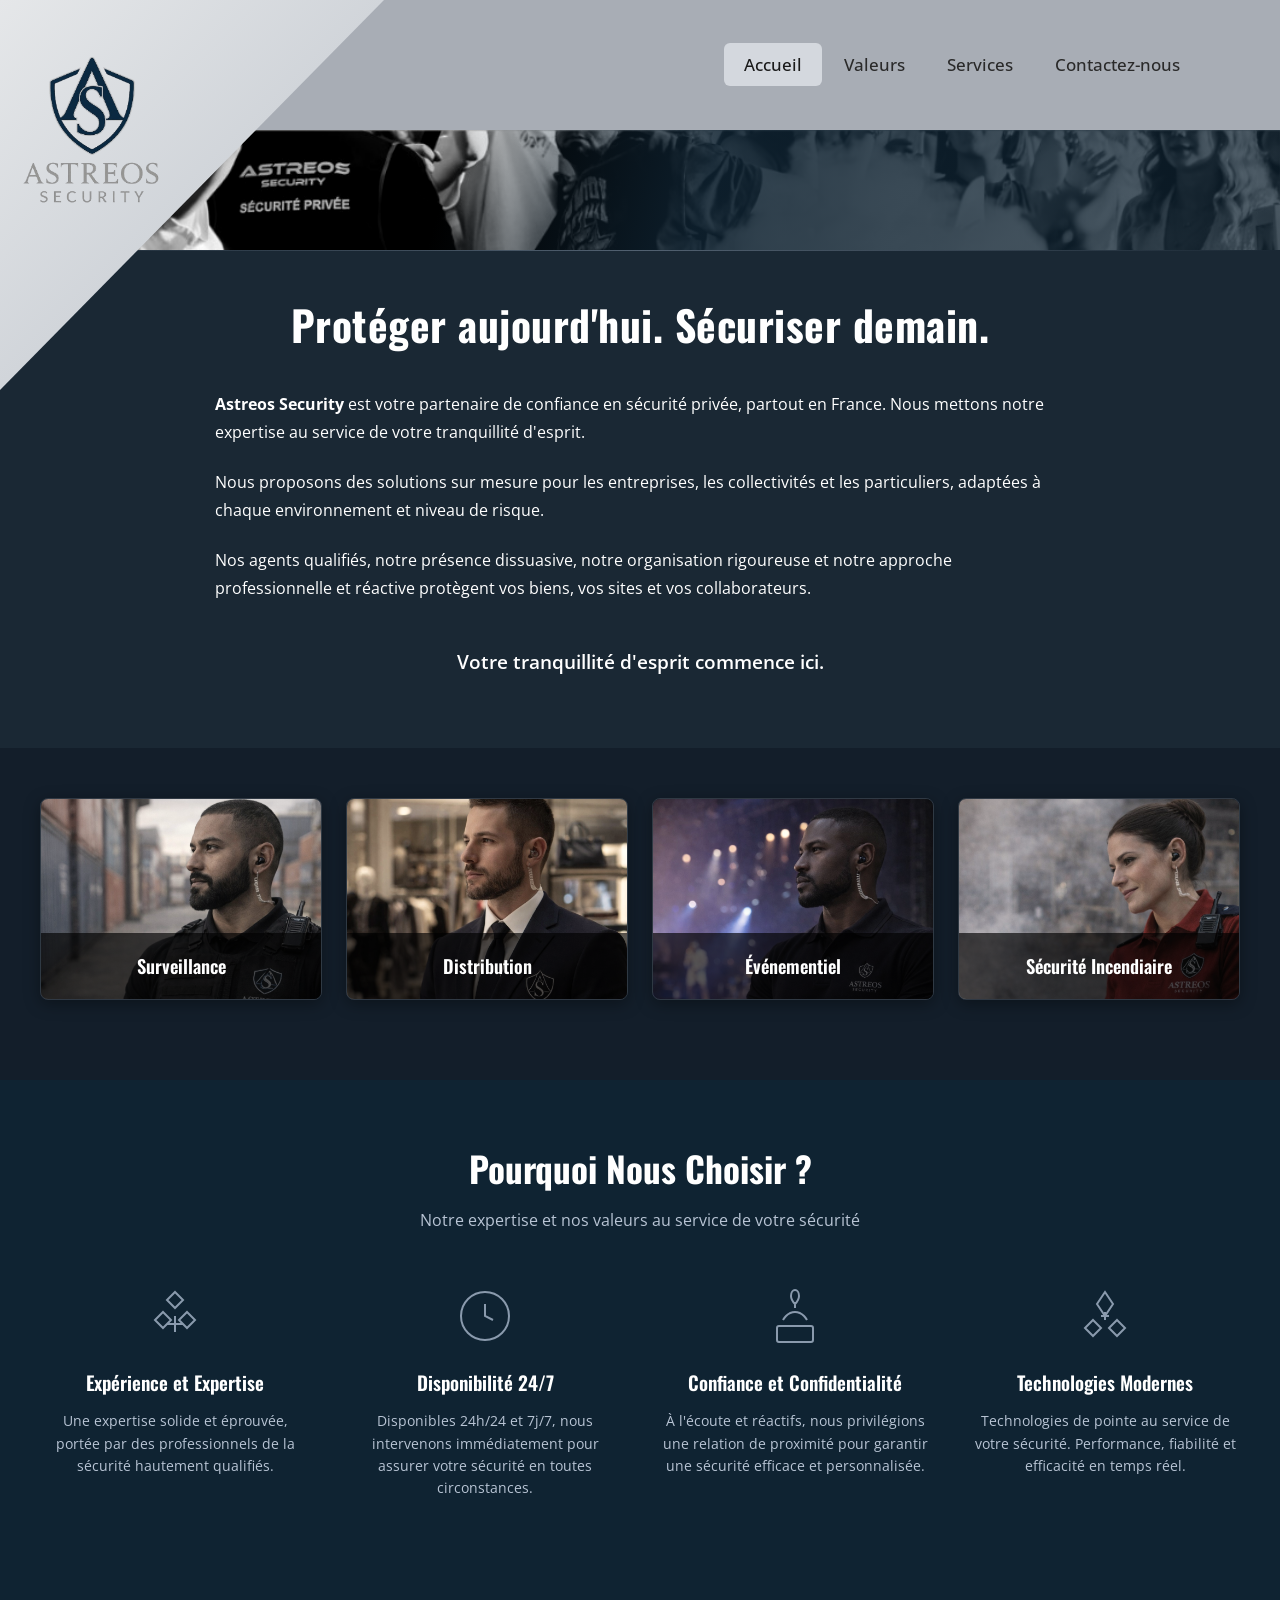
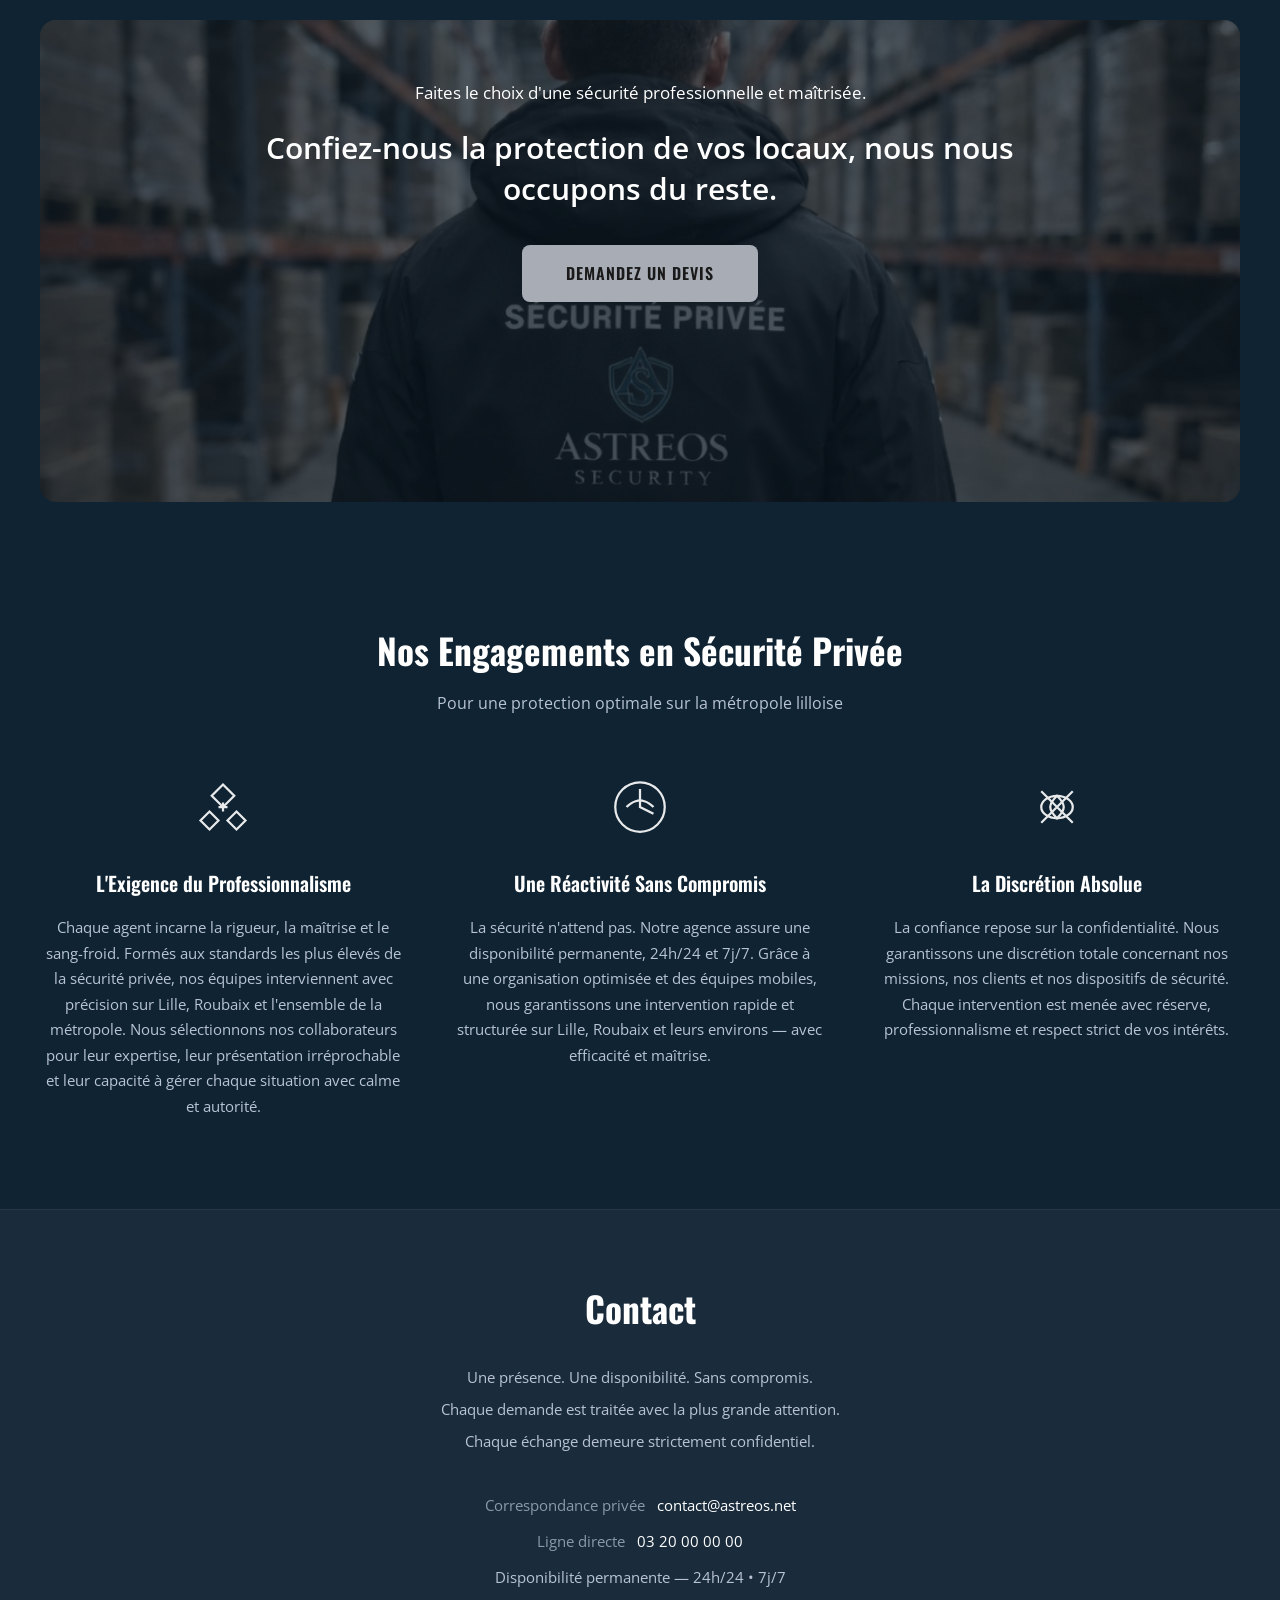
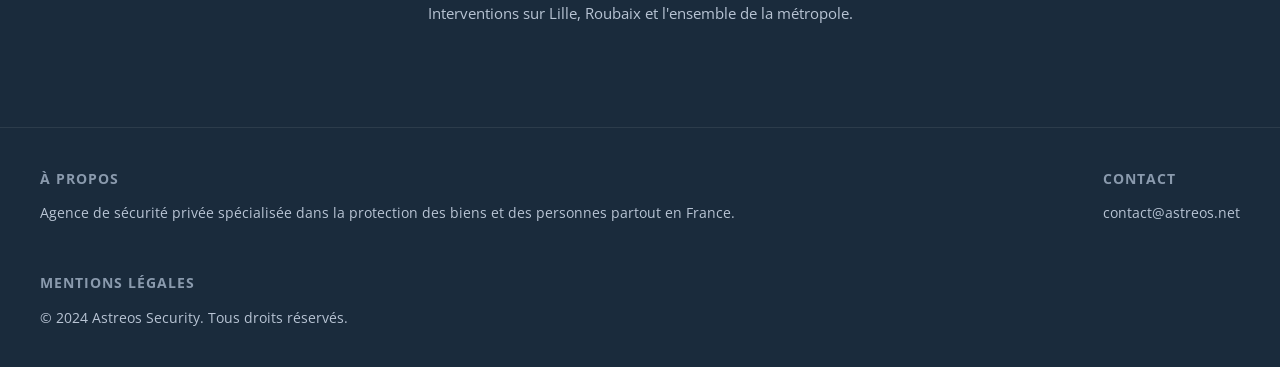
==== commit afe57dcc: "Refonte complÃ¨te: header diagonale, logo, services, engagements, section devis, contact Co-authored" ====
--- a/index.html
+++ b/index.html
@@ -1,330 +1,263 @@
 <!DOCTYPE html>
-<html xmlns="http://www.w3.org/1999/xhtml">
+<html lang="fr">
 <head>
-    <meta http-equiv="Content-Type" content="text/html; charset=utf-8"/>
-    <meta name="viewport" content="width=device-width, initial-scale=1.0, maximum-scale=1.0, user-scalable=no">
-    <title>TMPH00028</title>
-    <link href="css/styles.css" rel="stylesheet" type="text/css"/>
-    <link href="css/animations.css" rel="stylesheet" type="text/css"/>
-    <link href='http://fonts.googleapis.com/css?family=Oswald|Open+Sans' rel='stylesheet' type='text/css'>
-    <link rel="stylesheet" href="https://cdnjs.cloudflare.com/ajax/libs/font-awesome/5.15.4/css/all.min.css">
-    <script type="text/javascript" src="js/jquery-1.9.1.js"></script>
-    <script type="text/javascript" src="js/jquery-ui.js"></script>
-    <script type="text/javascript" src="js/carouselScript.js"></script>
-    <script type="text/javascript" src="js/animations.js"></script>
-    <link href="css/carousel.css" rel="stylesheet" type="text/css">
+    <meta charset="UTF-8"/>
+    <meta name="viewport" content="width=device-width, initial-scale=1.0">
+    <title>Astreos Security - Accueil</title>
+    <link href="css/refonte.css" rel="stylesheet" type="text/css"/>
+    <link href="https://fonts.googleapis.com/css2?family=Oswald:wght@400;500;600;700&family=Open+Sans:wght@400;500;600&display=swap" rel="stylesheet">
 </head>
-<body>
-<div class="clear"></div>
-<!-- end of SOCIAL ICONS -->
-
-<div class="header-home">
-    <div class="row">
-        <div class="logo">
-            <a href="index.html"><img src="images/logo.png" alt="Logo"/></a>
-        </div>
-        <div class="menu">
-            <ul>
-                <li><a href="index.html" class="active">Accueil</a></li>
-                <li><a href="about.html">Valeurs</a></li>
-                <li><a href="services.html">Services</a></li>
-                <li><a href="work.html">Travail</a></li>
-                <li><a href="contact.html">Contactez-nous</a></li>
-            </ul>
+<body class="refonte-body">
+    <!-- Barre + diagonale + logo -->
+    <div class="refonte-header-combined">
+        <div class="refonte-top-bar"></div>
+        <div class="refonte-header-diagonal">
+            <a href="index.html" class="refonte-logo">
+                <img src="images/new_logo.jpeg" alt="Astreos Security"/>
+            </a>
+        </div>
+        <div class="refonte-header-inner">
+            <nav class="refonte-nav">
+                <ul>
+                    <li><a href="index.html" class="active">Accueil</a></li>
+                    <li><a href="about.html">Valeurs</a></li>
+                    <li><a href="services.html">Services</a></li>
+                    <li><a href="contact.html">Contactez-nous</a></li>
+                </ul>
+            </nav>
+            <button class="refonte-mobile-burger" aria-label="Ouvrir le menu">
+                <svg width="32" height="32" viewBox="0 0 32 32" fill="none" xmlns="http://www.w3.org/2000/svg">
+                    <rect y="7" width="32" height="4" rx="2" fill="currentColor"/>
+                    <rect y="14" width="32" height="4" rx="2" fill="currentColor"/>
+                    <rect y="21" width="32" height="4" rx="2" fill="currentColor"/>
+                </svg>
+            </button>
         </div>
     </div>
-    <div class="clear"></div>
-</div>
-<!-- end of MENU WRAPPER -->
-<div class="banner-wrapper">
-    <div class="row">
-    </div>
-    <div class="clear"></div>
-    <div class="banner">
-        <div class="banner-bg">
-            <div class="panel banner-content">
-                <div class="title">
-                    <h1>Votre sécurité privée à Lille et Roubaix</h1>
-                    <h2>Des solutions sur mesure pour votre tranquillité d'esprit</h2>
-                </div>
-                <div class="content">
-                    <p>Agence de sécurité privée spécialisée dans la protection des biens et des personnes. Nos agents de sécurité qualifiés assurent votre tranquillité d'esprit à Lille, Roubaix et dans toute la région.</p>
-                </div>
-                <a href="contact.html" class="banner-button">
-                    <span class="banner-button-link">Contactez-nous dès maintenant</span>
-                </a>
-            </div>
-        </div>
-    </div>
-</div>
-<!-- end of BANNER WRAPPER -->
-<div class="page">
-    <div class="boxs1 modern-service-box">
-        <div class="panel-img modern-service-img">
-            <img src="images/boxs1-img.png" alt="Service de surveillance par agent de sécurité">
-        </div>
-        <div class="content modern-service-content">
-            <h1 class="modern-service-title">Surveillance et Gardiennage</h1>
-            <p class="modern-service-description">Notre agence de sécurité privée à Lille propose des services de surveillance professionnels. Nos agents de sécurité assurent la protection de vos locaux 24/7, qu'il s'agisse d'un site industriel, d'un centre commercial ou d'un bâtiment résidentiel.</p>
-            <ul class="service-features modern-service-features">
-                <li>Surveillance 24/7</li>
-                <li>Contrôle des accès</li>
-                <li>Protection des biens</li>
-                <li>Intervention rapide</li>
-            </ul>
-        </div>
-    </div>
-    <div class="boxs2 modern-service-box">
-        <div class="panel-img modern-service-img">
-            <img src="images/boxs2-img.png" alt="Sécurité événementielle à Roubaix">
-        </div>
-        <div class="content modern-service-content">
-            <h1 class="modern-service-title">Sécurité Événementielle</h1>
-            <p class="modern-service-description">Pour vos événements à Lille et Roubaix, notre agence de sécurité privée met à disposition des agents de sécurité expérimentés. Nous assurons la sécurité de vos manifestations, qu'il s'agisse de concerts, de salons professionnels ou d'événements privés.</p>
-            <ul class="service-features modern-service-features">
-                <li>Gestion des foules</li>
-                <li>Contrôle des accès</li>
-                <li>Protection VIP</li>
-                <li>Plan d'urgence</li>
-            </ul>
-        </div>
-    </div>
-    <div class="boxs3 modern-service-box">
-        <div class="panel-img modern-service-img">
-            <img src="images/boxs3-img.png" alt="Protection rapprochée par agent de sécurité">
-        </div>
-        <div class="content modern-service-content">
-            <h1 class="modern-service-title">Protection Rapprochée</h1>
-            <p class="modern-service-description">Notre service de sécurité privée propose des agents de protection rapprochée hautement qualifiés. Que vous soyez une personnalité publique ou un dirigeant d'entreprise à Lille, nous assurons votre sécurité personnelle.</p>
-            <ul class="service-features modern-service-features">
-                <li>Protection personnalisée</li>
-                <li>Évaluation des risques</li>
-                <li>Planification des déplacements</li>
-                <li>Intervention discrète</li>
-            </ul>
-        </div>
-    </div>
-    <div class="clear"></div>
-</div>
-<!-- end of BOX WRAPPER -->
-
-<!-- Why chose us section-->
-<div class="why-choose-us">
-    <div class="row">
-        <div class="title">
-            <h1>Pourquoi Nous Choisir ?</h1>
-            <h2>Notre expertise et nos valeurs au service de votre sécurité</h2>
-        </div>
-        <div class="content">
-            <div class="reason">
-                <div class="icon-wrapper">
-                    <img src="images/experience.png" alt="Expérience" width="50%">
+
+    <!-- Header avec image -->
+    <header class="refonte-header">
+        <div class="refonte-header-bg"></div>
+        <div class="refonte-header-overlay"></div>
+    </header>
+
+    <!-- Hero Section -->
+    <section class="refonte-hero">
+        <div class="refonte-hero-inner">
+            <h1>Protéger aujourd'hui. Sécuriser demain.</h1>
+            <div class="refonte-hero-description">
+                <p><strong>Astreos Security</strong> est votre partenaire de confiance en sécurité privée, partout en France. Nous mettons notre expertise au service de votre tranquillité d'esprit.</p>
+                <p>Nous proposons des solutions sur mesure pour les entreprises, les collectivités et les particuliers, adaptées à chaque environnement et niveau de risque.</p>
+                <p>Nos agents qualifiés, notre présence dissuasive, notre organisation rigoureuse et notre approche professionnelle et réactive protègent vos biens, vos sites et vos collaborateurs.</p>
+            </div>
+            <p class="refonte-hero-divider">Votre tranquillité d'esprit commence ici.</p>
+        </div>
+    </section>
+
+    <!-- Services Section -->
+    <section class="refonte-services">
+        <div class="refonte-services-grid">
+            <a href="surveillance.html" class="refonte-service-card">
+                <div class="refonte-service-card-img-wrap">
+                    <img src="images/surveillance.jpeg" alt="Surveillance" class="refonte-service-card-img"/>
+                    <div class="refonte-service-card-title">Surveillance</div>
+                </div>
+            </a>
+            <a href="distribution.html" class="refonte-service-card">
+                <div class="refonte-service-card-img-wrap">
+                    <img src="images/Distribution.jpeg" alt="Distribution" class="refonte-service-card-img"/>
+                    <div class="refonte-service-card-title">Distribution</div>
+                </div>
+            </a>
+            <a href="evenementiel.html" class="refonte-service-card">
+                <div class="refonte-service-card-img-wrap">
+                    <img src="images/evenementiel.jpeg" alt="Événementiel" class="refonte-service-card-img"/>
+                    <div class="refonte-service-card-title">Événementiel</div>
+                </div>
+            </a>
+            <a href="incendie.html" class="refonte-service-card">
+                <div class="refonte-service-card-img-wrap">
+                    <img src="images/securite_incendiaire.jpeg" alt="Sécurité Incendiaire" class="refonte-service-card-img"/>
+                    <div class="refonte-service-card-title">Sécurité Incendiaire</div>
+                </div>
+            </a>
+        </div>
+    </section>
+
+    <!-- Pourquoi Nous Choisir -->
+    <section class="refonte-why">
+        <div class="refonte-why-title">
+            <h2>Pourquoi Nous Choisir ?</h2>
+            <p>Notre expertise et nos valeurs au service de votre sécurité</p>
+        </div>
+        <div class="refonte-why-grid">
+            <div class="refonte-why-item">
+                <div class="refonte-why-icon">
+                    <svg viewBox="0 0 64 64" fill="none" xmlns="http://www.w3.org/2000/svg" stroke-width="2" stroke="currentColor">
+                        <path d="M32 8L40 16L32 24L24 16L32 8Z"/>
+                        <path d="M20 28L28 36L20 44L12 36L20 28Z"/>
+                        <path d="M44 28L52 36L44 44L36 36L44 28Z"/>
+                        <path d="M32 32L32 48M24 40L40 40"/>
+                    </svg>
                 </div>
                 <h3>Expérience et Expertise</h3>
-                <p>Plusieurs années d'expérience dans le domaine de la sécurité privée avec des agents qualifiés.</p>
-            </div>
-            <div class="reason">
-                <div class="icon-wrapper">
-                    <img src="images/24-7.png" alt="Disponibilité" width="50%" style="filter: invert(70%)">
+                <p>Une expertise solide et éprouvée, portée par des professionnels de la sécurité hautement qualifiés.</p>
+            </div>
+            <div class="refonte-why-item">
+                <div class="refonte-why-icon">
+                    <svg viewBox="0 0 64 64" fill="none" xmlns="http://www.w3.org/2000/svg" stroke-width="2" stroke="currentColor">
+                        <circle cx="32" cy="32" r="24"/>
+                        <path d="M32 20V32L40 36"/>
+                    </svg>
                 </div>
                 <h3>Disponibilité 24/7</h3>
-                <p>Une assistance et une intervention rapide à toute heure pour garantir votre tranquillité.</p>
-            </div>
-            <div class="reason">
-                <div class="icon-wrapper">
-                    <img src="images/tech.png" alt="Technologie" width="50%">
+                <p>Disponibles 24h/24 et 7j/7, nous intervenons immédiatement pour assurer votre sécurité en toutes circonstances.</p>
+            </div>
+            <div class="refonte-why-item">
+                <div class="refonte-why-icon">
+                    <svg viewBox="0 0 64 64" fill="none" xmlns="http://www.w3.org/2000/svg" stroke-width="2" stroke="currentColor">
+                        <path d="M20 36C20 36 24 28 32 28C40 28 44 36 44 36"/>
+                        <path d="M32 24V20M32 20C32 20 28 16 28 12C28 8 30 6 32 6C34 6 36 8 36 12C36 16 32 20 32 20M32 20C32 20 36 16 36 12C36 8 34 6 32 6C30 6 28 8 28 12C28 16 32 20 32 20"/>
+                        <rect x="14" y="42" width="36" height="16" rx="2"/>
+                    </svg>
+                </div>
+                <h3>Confiance et Confidentialité</h3>
+                <p>À l'écoute et réactifs, nous privilégions une relation de proximité pour garantir une sécurité efficace et personnalisée.</p>
+            </div>
+            <div class="refonte-why-item">
+                <div class="refonte-why-icon">
+                    <svg viewBox="0 0 64 64" fill="none" xmlns="http://www.w3.org/2000/svg" stroke-width="2" stroke="currentColor">
+                        <path d="M32 8L40 20L32 32L24 20L32 8Z"/>
+                        <path d="M20 36L28 44L20 52L12 44L20 36Z"/>
+                        <path d="M44 36L52 44L44 52L36 44L44 36Z"/>
+                        <path d="M32 28L32 36M28 32L36 32"/>
+                    </svg>
                 </div>
                 <h3>Technologies Modernes</h3>
-                <p>Des équipements à la pointe pour une protection optimale.</p>
-            </div>
-            <div class="reason">
-                <div class="icon-wrapper">
-                    <img src="images/trust.png" alt="Confiance" width="50%">
-                </div>
-                <h3>Confiance et Confidentialité</h3>
-                <p>Un service discret et respectueux pour protéger ce qui compte le plus pour vous.</p>
-            </div>
-        </div>
-    </div>
-</div>
-<!--END Why chose us section-->
-
-<!--CTA intermediate section-->
-<div class="cta-intermediate">
-    <div class="row">
-        <div class="cta-content">
-            <h1>Besoin de solutions de sécurité sur mesure ?</h1>
-            <h2>Notre équipe d'experts est à votre écoute</h2>
-            <p>Contactez-nous dès aujourd'hui pour discuter de vos besoins et obtenir un devis gratuit.</p>
-            <a href="contact.html"><div class="cta-button">Demandez un devis</div></a>
-        </div>
-    </div>
-</div>
-<!--END CTA intermediate section-->
-
-<!--Our commitments section-->
-<div class="our-commitments modern-commitments-section">
-    <div class="title modern-commitments-title">
-        <h1 class="modern-commitments-heading">Nos Engagements en Sécurité Privée</h1>
-        <h2 class="modern-commitments-subheading">Pour une protection optimale à Lille et Roubaix</h2>
-    </div>
-    <div class="commitments modern-commitments-grid">
-        <div class="commitment modern-commitment-card">
-            <div class="commitment-icon modern-commitment-icon">
-                <i class="fas fa-user-tie"></i>
-            </div>
-            <h3 class="modern-commitment-title">Professionnalisme</h3>
-            <p class="modern-commitment-description">Nos agents de sécurité sont formés aux dernières techniques de sécurité privée et interviennent dans toute la région de Lille et Roubaix.</p>
-        </div>
-        <div class="commitment modern-commitment-card">
-            <div class="commitment-icon modern-commitment-icon">
-                <i class="fas fa-bolt"></i>
-            </div>
-            <h3 class="modern-commitment-title">Réactivité</h3>
-            <p class="modern-commitment-description">Notre agence de sécurité privée assure une intervention rapide 24/7 sur Lille, Roubaix et leurs environs.</p>
-        </div>
-        <div class="commitment modern-commitment-card">
-            <div class="commitment-icon modern-commitment-icon">
-                <i class="fas fa-eye-slash"></i>
-            </div>
-            <h3 class="modern-commitment-title">Confidentialité</h3>
-            <p class="modern-commitment-description">En tant qu'agence de sécurité privée, nous garantissons la discrétion totale de nos agents de sécurité et de nos interventions.</p>
-        </div>
-    </div>
-</div>
-<!--END Our commitments section-->
-
-<!-- Bouton Back to Top -->
-<button class="back-to-top" id="backToTop" aria-label="Retour en haut"><i class="fas fa-chevron-up"></i></button>
-
-<!--Contact section-->
-<div class="contact-section modern-contact-section">
-    <div class="row modern-contact-row">
-        <div class="contact-form modern-contact-form">
-            <h1 class="modern-contact-title">Contactez-nous</h1>
-            <h2 class="modern-contact-subtitle">Une question ? Un projet ? Nous sommes là pour vous</h2>
-            <p class="modern-contact-description">Besoin d'informations ou d'un devis ? Remplissez le formulaire ci-dessous et nous vous répondrons rapidement.</p>
-            <form action="#" method="post" class="modern-contact-form-element">
-                <div class="form-group modern-form-group">
-                    <input type="text" name="name" placeholder="Votre nom" required class="modern-form-input">
-                </div>
-                <div class="form-group modern-form-group">
-                    <input type="email" name="email" placeholder="Votre email" required class="modern-form-input">
-                </div>
-                <div class="form-group modern-form-group">
-                    <textarea name="message" placeholder="Votre message" rows="5" required class="modern-form-textarea"></textarea>
-                </div>
-                <button type="submit" class="submit-button modern-submit-button">Envoyer le message</button>
-            </form>
-        </div>
-        <div class="map modern-contact-map">
-            <iframe
-                    src="https://www.google.com/maps/embed?pb=!1m18!1m12!1m3!1d3151.835434509674!2d144.95373531565485!3d-37.81627974202106!2m3!1f0!2f0!3f0!3m2!1i1024!2i768!4f13.1!3m3!1m2!1s0x6ad642af0f11fd81%3A0xf5775c55a61c8f0b!2sEnvato!5e0!3m2!1sen!2sfr!4v1675066340851!5m2!1sen!2sfr"
-                    width="100%"
-                    height="100%"
-                    style="border:0;"
-                    allowfullscreen=""
-                    loading="lazy"
-                    referrerpolicy="no-referrer-when-downgrade">
-            </iframe>
-        </div>
-    </div>
-</div>
-<!--END Contact section-->
-
-<div class="footer-wrapper">
-    <div class="footer">
-        <div class="panel footer-panel">
-            <div class="title footer-title">
-                <h1 class="footer-heading">À PROPOS</h1>
-                <h2 class="footer-subheading">Notre engagement en sécurité privée</h2>
-                <div class="content footer-content">
-                    <P class="footer-text">Agence de sécurité privée spécialisée dans la protection des biens et des personnes à Lille et Roubaix.</P>
-                </div>
-            </div>
-        </div>
-        <div class="panel footer-panel">
-            <div class="title footer-title">
-                <h1 class="footer-heading">CONTACT</h1>
-                <h2 class="footer-subheading">Nous sommes à votre écoute</h2>
-                <div class="content footer-content">
-                    <P class="footer-text"><a href="mailto:contact@astreos-securite.com" class="footer-link">contact@astreos-securite.com</a></P>
-                    <h3 class="footer-phone">(03) 20 00 00 00</h3>
-                </div>
-            </div>
-        </div>
-        <div class="panel footer-panel border-right">
-            <div class="title footer-title">
-                <h1 class="footer-heading">MENTIONS LÉGALES</h1>
-                <h2 class="footer-subheading">Informations importantes</h2>
-                <div class="content footer-content">
-                    <p class="footer-text">© 2024 Astreos Sécurité. Tous droits réservés.</p>
-                    <p class="footer-text"><a href="mentions-legales.html" class="footer-link">Mentions légales</a></p>
-                    <P class="footer-text"><a href="politique-confidentialite.html" class="footer-link">Politique de confidentialité</a></P>
-                </div>
-            </div>
-        </div>
-    </div>
-    <div class="clear"></div>
-</div>
-<!----footer-wrapper-------->
-<!-- end of WRAPPER -->
-
-
-<!-- Nouveau menu mobile inspiré d'astreos.net -->
-<button class="mobile-burger" aria-label="Ouvrir le menu">
-  <svg width="32" height="32" viewBox="0 0 32 32" fill="none" xmlns="http://www.w3.org/2000/svg">
-    <rect y="7" width="32" height="4" rx="2" fill="#1D88DE"/>
-    <rect y="14" width="32" height="4" rx="2" fill="#1D88DE"/>
-    <rect y="21" width="32" height="4" rx="2" fill="#1D88DE"/>
-  </svg>
-</button>
-<nav class="mobile-slide-menu">
-  <button class="mobile-close" aria-label="Fermer le menu">&times;</button>
-  <ul>
-    <li><a href="index.html">Accueil</a></li>
-    <li><a href="about.html">Valeurs</a></li>
-    <li><a href="services.html">Services</a></li>
-    <li><a href="work.html">Travail</a></li>
-    <li><a href="contact.html">Contact</a></li>
-  </ul>
-</nav>
-<script>
-document.addEventListener('DOMContentLoaded', function() {
-  const burger = document.querySelector('.mobile-burger');
-  const menu = document.querySelector('.mobile-slide-menu');
-  const close = document.querySelector('.mobile-close');
-
-  // Ouvre le menu
-  burger.onclick = function() {
-    menu.classList.remove('closing');
-    menu.style.display = 'flex';
-    menu.classList.add('open');
-    burger.style.display = 'none';
-    close.style.display = 'block';
-  };
-  // Ferme le menu avec animation
-  function closeMenuWithAnimation() {
-    menu.classList.remove('open');
-    menu.classList.add('closing');
-    // Après l'animation, cacher le menu
-    setTimeout(function() {
-      menu.classList.remove('closing');
-      menu.style.display = 'none';
-      burger.style.display = 'block';
-      close.style.display = 'none';
-    }, 300);
-  }
-  close.onclick = closeMenuWithAnimation;
-  // Ferme le menu si on clique sur un lien
-  menu.querySelectorAll('a').forEach(link => {
-    link.onclick = closeMenuWithAnimation;
-  });
-  // Initial state : burger visible, close caché, overlay caché
-  burger.style.display = 'block';
-  close.style.display = 'none';
-});
-</script>
-
+                <p>Technologies de pointe au service de votre sécurité. Performance, fiabilité et efficacité en temps réel.</p>
+            </div>
+        </div>
+    </section>
+
+    <!-- Banner Devis -->
+    <section class="refonte-devis-banner">
+        <div class="refonte-devis-banner-inner">
+            <div class="refonte-devis-banner-bg"></div>
+            <div class="refonte-devis-banner-overlay"></div>
+            <div class="refonte-devis-banner-content">
+                <p class="refonte-devis-intro">Faites le choix d'une sécurité professionnelle et maîtrisée.</p>
+                <h2 class="refonte-devis-title">Confiez-nous la protection de vos locaux, nous nous occupons du reste.</h2>
+                <a href="contact.html" class="refonte-devis-btn">Demandez un devis</a>
+            </div>
+        </div>
+    </section>
+
+    <!-- Nos Engagements -->
+    <section class="refonte-engagements">
+        <div class="refonte-engagements-title">
+            <h2>Nos Engagements en Sécurité Privée</h2>
+            <p>Pour une protection optimale sur la métropole lilloise</p>
+        </div>
+        <div class="refonte-engagements-grid">
+            <div class="refonte-engagements-item">
+                <div class="refonte-engagements-icon">
+                    <svg viewBox="0 0 64 64" fill="none" xmlns="http://www.w3.org/2000/svg" stroke-width="2" stroke="currentColor">
+                        <path d="M32 12L42 22L32 32L22 22L32 12Z"/>
+                        <path d="M20 36L28 44L20 52L12 44L20 36Z"/>
+                        <path d="M44 36L52 44L44 52L36 44L44 36Z"/>
+                        <path d="M32 28L32 36M28 32L36 32"/>
+                    </svg>
+                </div>
+                <h3>L'Exigence du Professionnalisme</h3>
+                <p>Chaque agent incarne la rigueur, la maîtrise et le sang-froid. Formés aux standards les plus élevés de la sécurité privée, nos équipes interviennent avec précision sur Lille, Roubaix et l'ensemble de la métropole. Nous sélectionnons nos collaborateurs pour leur expertise, leur présentation irréprochable et leur capacité à gérer chaque situation avec calme et autorité.</p>
+            </div>
+            <div class="refonte-engagements-item">
+                <div class="refonte-engagements-icon">
+                    <svg viewBox="0 0 64 64" fill="none" xmlns="http://www.w3.org/2000/svg" stroke-width="2" stroke="currentColor">
+                        <circle cx="32" cy="32" r="22"/>
+                        <path d="M32 16V32L44 38"/>
+                        <path d="M20 32C20 32 26 26 32 26C38 26 44 32 44 32"/>
+                    </svg>
+                </div>
+                <h3>Une Réactivité Sans Compromis</h3>
+                <p>La sécurité n'attend pas. Notre agence assure une disponibilité permanente, 24h/24 et 7j/7. Grâce à une organisation optimisée et des équipes mobiles, nous garantissons une intervention rapide et structurée sur Lille, Roubaix et leurs environs — avec efficacité et maîtrise.</p>
+            </div>
+            <div class="refonte-engagements-item">
+                <div class="refonte-engagements-icon">
+                    <svg viewBox="0 0 64 64" fill="none" xmlns="http://www.w3.org/2000/svg" stroke-width="2" stroke="currentColor">
+                        <ellipse cx="32" cy="32" rx="14" ry="10"/>
+                        <path d="M32 22C32 22 38 28 38 32C38 36 32 42 32 42C32 42 26 36 26 32C26 28 32 22 32 22Z"/>
+                        <path d="M18 18L46 46M46 18L18 46"/>
+                    </svg>
+                </div>
+                <h3>La Discrétion Absolue</h3>
+                <p>La confiance repose sur la confidentialité. Nous garantissons une discrétion totale concernant nos missions, nos clients et nos dispositifs de sécurité. Chaque intervention est menée avec réserve, professionnalisme et respect strict de vos intérêts.</p>
+            </div>
+        </div>
+    </section>
+
+    <!-- Contact -->
+    <section class="refonte-contact-intro">
+        <h2>Contact</h2>
+        <p class="refonte-contact-tagline">Une présence. Une disponibilité. Sans compromis.</p>
+        <p class="refonte-contact-tagline">Chaque demande est traitée avec la plus grande attention.</p>
+        <p class="refonte-contact-tagline">Chaque échange demeure strictement confidentiel.</p>
+        <div class="refonte-contact-info">
+            <p><span class="refonte-contact-label">Correspondance privée</span> <a href="mailto:contact@astreos.net">contact@astreos.net</a></p>
+            <p><span class="refonte-contact-label">Ligne directe</span> <a href="tel:0320000000">03 20 00 00 00</a></p>
+            <p>Disponibilité permanente — 24h/24 • 7j/7</p>
+            <p>Interventions sur Lille, Roubaix et l'ensemble de la métropole.</p>
+        </div>
+    </section>
+
+    <!-- Footer -->
+    <footer class="refonte-footer">
+        <div class="refonte-footer-inner">
+            <div>
+                <h4>À propos</h4>
+                <p>Agence de sécurité privée spécialisée dans la protection des biens et des personnes partout en France.</p>
+            </div>
+            <div>
+                <h4>Contact</h4>
+                <p><a href="mailto:contact@astreos.net">contact@astreos.net</a></p>
+            </div>
+            <div>
+                <h4>Mentions légales</h4>
+                <p>© 2024 Astreos Security. Tous droits réservés.</p>
+            </div>
+        </div>
+    </footer>
+
+    <!-- Menu mobile -->
+    <nav class="refonte-mobile-menu" id="mobileMenu">
+        <button class="refonte-mobile-close" aria-label="Fermer le menu">&times;</button>
+        <ul>
+            <li><a href="index.html">Accueil</a></li>
+            <li><a href="about.html">Valeurs</a></li>
+            <li><a href="services.html">Services</a></li>
+            <li><a href="contact.html">Contactez-nous</a></li>
+        </ul>
+    </nav>
+
+    <script>
+        document.addEventListener('DOMContentLoaded', function() {
+            const burger = document.querySelector('.refonte-mobile-burger');
+            const menu = document.getElementById('mobileMenu');
+            const close = document.querySelector('.refonte-mobile-close');
+
+            burger.addEventListener('click', function() {
+                menu.classList.add('open');
+            });
+
+            function closeMenu() {
+                menu.classList.remove('open');
+            }
+
+            close.addEventListener('click', closeMenu);
+            menu.querySelectorAll('a').forEach(link => {
+                link.addEventListener('click', closeMenu);
+            });
+        });
+    </script>
 </body>
 </html>
--- a/css/refonte.css
+++ b/css/refonte.css
@@ -0,0 +1,748 @@
+/* ============================================
+   REFONTE ASTREOS - Styles basés sur maquettes
+   Palette: #0F2332, #1A2B3C, blanc, gris clair
+   ============================================ */
+
+:root {
+    --refonte-bg-dark: #0F2332;
+    --refonte-bg-content: #1A2B3C;
+    --refonte-bg-nav: #2a3a4a;
+    --refonte-text-white: #ffffff;
+    --refonte-text-light: #b8c4d4;
+    --refonte-text-muted: #8a9aad;
+    --refonte-accent: #CCCCCC;
+    --refonte-max-width: 1200px;
+    --refonte-header-bar-height: 130px;
+    /* Position du logo dans la diagonale (% du triangle) */
+    --refonte-logo-left: 33.33%;
+    --refonte-logo-top: 33.33%;
+}
+
+/* Reset & Base */
+.refonte-body {
+    font-family: 'Open Sans', sans-serif;
+    background: var(--refonte-bg-dark);
+    color: var(--refonte-text-white);
+    margin: 0;
+    padding: 0;
+    line-height: 1.6;
+}
+
+/* ===== BARRE + DIAGONALE + LOGO ===== */
+.refonte-header-combined {
+    position: relative;
+    height: var(--refonte-header-bar-height);
+}
+
+/* Barre pleine largeur au fond - hauteur ajustable via --refonte-header-bar-height */
+.refonte-top-bar {
+    position: absolute;
+    top: 0;
+    left: 0;
+    right: 0;
+    height: 100%;
+    background: #A8ADB5;
+    z-index: 1;
+}
+
+/* Diagonale qui passe par-dessus la barre - logo à l'intérieur */
+.refonte-header-diagonal {
+    position: absolute;
+    top: 0;
+    left: 0;
+    width: 30%;
+    height: 300%;
+    background: linear-gradient(135deg, #E5E7E9 0%, #D1D5DA 50%, #C5C9CE 100%);
+    clip-path: polygon(0 0, 100% 0, 0% 100%, 0 100%);
+    z-index: 2;
+}
+
+/* Logo positionné au centre du triangle (ajustable via variables) */
+.refonte-header-diagonal .refonte-logo {
+    position: absolute;
+    left: var(--refonte-logo-left);
+    top: var(--refonte-logo-top);
+    transform: translate(-70%, -50%);
+}
+
+/* Hauteur fixe = hauteur de la barre (indépendante du logo) */
+.refonte-header-inner {
+    position: absolute;
+    top: 0;
+    left: 50%;
+    transform: translateX(-50%);
+    width: 100%;
+    max-width: var(--refonte-max-width);
+    height: var(--refonte-header-bar-height);
+    padding: 0 40px;
+    display: flex;
+    justify-content: flex-end;
+    align-items: center;
+    z-index: 3;
+    box-sizing: border-box;
+}
+
+/* ===== HEADER avec image ===== */
+.refonte-header {
+    position: relative;
+    min-height: 120px;
+    overflow: hidden;
+}
+
+.refonte-header-bg {
+    position: absolute;
+    top: 0;
+    left: 0;
+    width: 100%;
+    height: 100%;
+    background: url(../images/banniere.jpeg) no-repeat center top;
+    background-size: cover;
+    filter: grayscale(100%) contrast(1.05);
+}
+
+.refonte-header-overlay {
+    position: absolute;
+    top: 0;
+    left: 0;
+    width: 100%;
+    height: 100%;
+    background: linear-gradient(105deg, transparent 0%, transparent 35%, rgba(15, 35, 50, 0.85) 55%, rgba(15, 35, 50, 0.7) 100%);
+    z-index: 1;
+}
+
+.refonte-header-inner .refonte-nav {
+    background: transparent;
+}
+
+.refonte-header-inner .refonte-mobile-burger {
+    color: #2a2a2a;
+}
+
+/* Logo - fond léger avec ombre subtile */
+.refonte-logo {
+    display: flex;
+    align-items: center;
+    text-decoration: none;
+    color: var(--refonte-text-white);
+    padding: 14px 18px;
+    border-radius: 6px;
+}
+
+.refonte-logo img {
+    height: 150px;
+    width: auto;
+    display: block;
+}
+
+/* Navigation */
+.refonte-nav {
+    padding: 0;
+}
+
+.refonte-nav ul {
+    list-style: none;
+    margin: 0;
+    padding: 0;
+    display: flex;
+    gap: 2px;
+}
+
+.refonte-nav a {
+    color: #2a2a2a;
+    text-decoration: none;
+    font-size: 17px;
+    font-weight: 500;
+    padding: 10px 20px;
+    border-radius: 6px;
+    transition: color 0.2s ease, background 0.2s ease;
+}
+
+.refonte-nav a:hover {
+    color: #1a1a1a;
+    background: #8a9099;
+}
+
+.refonte-nav a.active {
+    color: #1a1a1a;
+    background: #d4d8de;
+}
+
+/* ===== HERO SECTION ===== */
+.refonte-hero {
+    background: #1A2834;
+    padding: 50px 40px 70px;
+    position: relative;
+}
+
+.refonte-hero::before {
+    content: '';
+    position: absolute;
+    top: 0;
+    left: 0;
+    right: 0;
+    height: 1px;
+    background: linear-gradient(90deg, transparent, var(--refonte-text-muted), transparent);
+    opacity: 0.5;
+}
+
+.refonte-hero-inner {
+    max-width: 850px;
+    margin: 0 auto;
+    text-align: left;
+}
+
+.refonte-hero-inner .refonte-hero-divider {
+    margin-top: 45px;
+    margin-bottom: 0;
+    text-align: center;
+    font-size: 1.2em;
+}
+
+.refonte-hero h1 {
+    font-family: 'Oswald', sans-serif;
+    font-size: 2.6em;
+    font-weight: 700;
+    color: #FFFFFF;
+    margin: 0 0 40px;
+    letter-spacing: 0.5px;
+    text-align: center;
+    line-height: 1.2;
+}
+
+.refonte-hero-description p {
+    font-size: 16px;
+    color: #FFFFFF;
+    line-height: 1.75;
+    margin-bottom: 22px;
+}
+
+.refonte-hero-description p:last-of-type {
+    margin-bottom: 0;
+}
+
+/* Divider entre hero et services */
+.refonte-hero-divider {
+    color: #FFFFFF;
+    font-weight: 600;
+}
+
+/* ===== SERVICES SECTION ===== */
+.refonte-services {
+    background: #131E2A;
+    padding: 50px 40px 80px;
+}
+
+.refonte-services-grid {
+    display: grid;
+    grid-template-columns: repeat(4, 1fr);
+    gap: 24px;
+    max-width: var(--refonte-max-width);
+    margin: 0 auto;
+}
+
+.refonte-service-card {
+    display: block;
+    text-decoration: none;
+    color: var(--refonte-text-white);
+    border-radius: 8px;
+    overflow: hidden;
+    box-shadow: 0 4px 16px rgba(0, 0, 0, 0.35);
+    transition: transform 0.3s ease, box-shadow 0.3s ease;
+    border: 1px solid rgba(255, 255, 255, 0.12);
+}
+
+.refonte-service-card:hover {
+    transform: translateY(-3px);
+    box-shadow: 0 8px 24px rgba(0, 0, 0, 0.4);
+}
+
+.refonte-service-card-img-wrap {
+    position: relative;
+    width: 100%;
+    height: 200px;
+    overflow: hidden;
+}
+
+.refonte-service-card-img {
+    width: 100%;
+    height: 100%;
+    object-fit: cover;
+    object-position: center 10%;
+    filter: saturate(0.85) sepia(0.1);
+}
+
+.refonte-service-card:hover .refonte-service-card-img {
+    filter: saturate(1) sepia(0);
+}
+
+/* Overlay semi-transparent en bas de l'image avec le nom du service */
+.refonte-service-card-title {
+    position: absolute;
+    bottom: 0;
+    left: 0;
+    right: 0;
+    padding: 18px 20px;
+    background: rgba(0, 0, 0, 0.65);
+    font-family: 'Oswald', sans-serif;
+    font-size: 1.15em;
+    font-weight: 600;
+    text-align: center;
+}
+
+/* ===== POURQUOI NOUS CHOISIR ===== */
+.refonte-why {
+    background: var(--refonte-bg-dark);
+    padding: 60px 30px 80px;
+}
+
+.refonte-why-title {
+    text-align: center;
+    margin-bottom: 50px;
+}
+
+.refonte-why-title h2 {
+    font-family: 'Oswald', sans-serif;
+    font-size: 2.2em;
+    font-weight: 700;
+    color: var(--refonte-text-white);
+    margin: 0 0 12px;
+}
+
+.refonte-why-title p {
+    font-size: 16px;
+    color: var(--refonte-text-light);
+    margin: 0;
+}
+
+.refonte-why-grid {
+    display: grid;
+    grid-template-columns: repeat(4, 1fr);
+    gap: 40px;
+    max-width: var(--refonte-max-width);
+    margin: 0 auto;
+}
+
+.refonte-why-item {
+    text-align: center;
+}
+
+.refonte-why-icon {
+    width: 64px;
+    height: 64px;
+    margin: 0 auto 20px;
+    display: flex;
+    align-items: center;
+    justify-content: center;
+}
+
+.refonte-why-icon svg {
+    width: 100%;
+    height: 100%;
+    stroke: var(--refonte-text-muted);
+}
+
+.refonte-why-item h3 {
+    font-family: 'Oswald', sans-serif;
+    font-size: 1.2em;
+    font-weight: 600;
+    color: var(--refonte-text-white);
+    margin: 0 0 12px;
+}
+
+.refonte-why-item p {
+    font-size: 14px;
+    color: var(--refonte-text-light);
+    line-height: 1.6;
+    margin: 0;
+}
+
+/* ===== BANNER DEVIS ===== */
+.refonte-devis-banner {
+    padding: 40px 30px 50px;
+    background: var(--refonte-bg-dark);
+}
+
+.refonte-devis-banner-inner {
+    position: relative;
+    min-height: 380px;
+    display: flex;
+    align-items: center;
+    justify-content: center;
+    overflow: hidden;
+    border-radius: 16px;
+    max-width: var(--refonte-max-width);
+    margin: 0 auto;
+}
+
+.refonte-devis-banner-bg {
+    position: absolute;
+    top: 0;
+    left: 0;
+    width: 100%;
+    height: 100%;
+    background: url(../images/surveillance_1.jpeg) no-repeat center 25%;
+    background-size: cover;
+    filter: grayscale(40%) brightness(0.6);
+}
+
+.refonte-devis-banner-overlay {
+    position: absolute;
+    top: 0;
+    left: 0;
+    width: 100%;
+    height: 100%;
+    background: rgba(15, 35, 50, 0.45);
+    z-index: 1;
+}
+
+.refonte-devis-banner-content {
+    position: relative;
+    z-index: 2;
+    text-align: center;
+    max-width: 800px;
+    padding: 60px 40px 200px 40px;
+}
+
+.refonte-devis-intro {
+    font-family: 'Open Sans', sans-serif;
+    font-size: 1.05em;
+    color: var(--refonte-text-white);
+    margin: 0 0 20px;
+    font-weight: 400;
+}
+
+.refonte-devis-title {
+    font-family: 'Open Sans', sans-serif;
+    font-size: 1.9em;
+    font-weight: 600;
+    color: var(--refonte-text-white);
+    margin: 0 0 36px;
+    line-height: 1.35;
+}
+
+.refonte-devis-btn {
+    display: inline-block;
+    padding: 16px 44px;
+    background: #A8ADB5;
+    color: #1a1a1a;
+    font-family: 'Oswald', sans-serif;
+    font-size: 1em;
+    font-weight: 600;
+    text-transform: uppercase;
+    letter-spacing: 1px;
+    text-decoration: none;
+    border-radius: 8px;
+    transition: background 0.25s ease, transform 0.2s ease;
+}
+
+.refonte-devis-btn:hover {
+    background: #d4d8de;
+    transform: translateY(-2px);
+}
+
+/* ===== NOS ENGAGEMENTS ===== */
+.refonte-engagements {
+    background: var(--refonte-bg-dark);
+    padding: 70px 30px 90px;
+}
+
+.refonte-engagements-title {
+    text-align: center;
+    margin-bottom: 55px;
+}
+
+.refonte-engagements-title h2 {
+    font-family: 'Oswald', sans-serif;
+    font-size: 2.2em;
+    font-weight: 700;
+    color: var(--refonte-text-white);
+    margin: 0 0 12px;
+}
+
+.refonte-engagements-title p {
+    font-size: 16px;
+    color: var(--refonte-text-light);
+    margin: 0;
+}
+
+.refonte-engagements-grid {
+    display: grid;
+    grid-template-columns: repeat(3, 1fr);
+    gap: 50px;
+    max-width: var(--refonte-max-width);
+    margin: 0 auto;
+}
+
+.refonte-engagements-item {
+    text-align: center;
+}
+
+.refonte-engagements-icon {
+    width: 72px;
+    height: 72px;
+    margin: 0 auto 24px;
+    display: flex;
+    align-items: center;
+    justify-content: center;
+}
+
+.refonte-engagements-icon svg {
+    width: 100%;
+    height: 100%;
+    stroke: var(--refonte-text-white);
+    opacity: 0.9;
+}
+
+.refonte-engagements-item h3 {
+    font-family: 'Oswald', sans-serif;
+    font-size: 1.25em;
+    font-weight: 600;
+    color: var(--refonte-text-white);
+    margin: 0 0 16px;
+}
+
+.refonte-engagements-item p {
+    font-size: 15px;
+    color: var(--refonte-text-light);
+    line-height: 1.7;
+    margin: 0;
+    text-align: center;
+}
+
+/* ===== CONTACT INTRO ===== */
+.refonte-contact-intro {
+    background: var(--refonte-bg-content);
+    padding: 70px 30px 90px;
+    text-align: center;
+    border-top: 1px solid rgba(255, 255, 255, 0.06);
+}
+
+.refonte-contact-intro h2 {
+    font-family: 'Oswald', sans-serif;
+    font-size: 2.2em;
+    font-weight: 700;
+    color: var(--refonte-text-white);
+    margin: 0 0 28px;
+}
+
+.refonte-contact-tagline {
+    font-size: 15px;
+    color: var(--refonte-text-light);
+    margin: 0 0 8px;
+}
+
+.refonte-contact-info {
+    max-width: 600px;
+    margin: 40px auto 0;
+}
+
+.refonte-contact-info p {
+    font-size: 15px;
+    color: var(--refonte-text-light);
+    margin: 0 0 12px;
+}
+
+.refonte-contact-info a {
+    color: var(--refonte-text-white);
+    text-decoration: none;
+}
+
+.refonte-contact-info a:hover {
+    text-decoration: underline;
+}
+
+.refonte-contact-label {
+    display: inline-block;
+    margin-right: 8px;
+    color: var(--refonte-text-muted);
+}
+
+/* ===== FOOTER ===== */
+.refonte-footer {
+    background: var(--refonte-bg-content);
+    padding: 40px 30px 30px;
+    border-top: 1px solid rgba(255, 255, 255, 0.08);
+}
+
+.refonte-footer-inner {
+    max-width: var(--refonte-max-width);
+    margin: 0 auto;
+    display: flex;
+    justify-content: space-between;
+    flex-wrap: wrap;
+    gap: 40px;
+}
+
+.refonte-footer h4 {
+    font-size: 14px;
+    color: var(--refonte-text-muted);
+    margin: 0 0 12px;
+    text-transform: uppercase;
+    letter-spacing: 1px;
+}
+
+.refonte-footer p,
+.refonte-footer a {
+    font-size: 14px;
+    color: var(--refonte-text-light);
+    margin: 0 0 8px;
+}
+
+.refonte-footer a {
+    color: var(--refonte-text-light);
+    text-decoration: none;
+}
+
+.refonte-footer a:hover {
+    color: var(--refonte-text-white);
+}
+
+/* ===== MOBILE MENU ===== */
+.refonte-mobile-burger {
+    display: none;
+    background: none;
+    border: none;
+    cursor: pointer;
+    padding: 10px;
+}
+
+.refonte-mobile-burger svg rect {
+    fill: var(--refonte-text-white);
+}
+
+.refonte-mobile-menu {
+    display: none;
+    position: fixed;
+    top: 0;
+    right: 0;
+    width: 280px;
+    height: 100%;
+    background: var(--refonte-bg-content);
+    z-index: 1000;
+    padding: 80px 30px 30px;
+    box-shadow: -4px 0 20px rgba(0, 0, 0, 0.3);
+}
+
+.refonte-mobile-menu.open {
+    display: block;
+}
+
+.refonte-mobile-menu ul {
+    list-style: none;
+    margin: 0;
+    padding: 0;
+}
+
+.refonte-mobile-menu a {
+    display: block;
+    color: var(--refonte-text-white);
+    text-decoration: none;
+    padding: 15px 0;
+    font-size: 18px;
+}
+
+.refonte-mobile-close {
+    position: absolute;
+    top: 20px;
+    right: 20px;
+    background: none;
+    border: none;
+    color: var(--refonte-text-white);
+    font-size: 32px;
+    cursor: pointer;
+}
+
+/* ===== RESPONSIVE ===== */
+@media (max-width: 1024px) {
+    .refonte-services-grid {
+        grid-template-columns: repeat(2, 1fr);
+    }
+    
+    .refonte-why-grid {
+        grid-template-columns: repeat(2, 1fr);
+    }
+    
+    .refonte-engagements-grid {
+        grid-template-columns: 1fr;
+    }
+}
+
+@media (max-width: 900px) {
+    .refonte-nav {
+        display: none;
+    }
+    
+    .refonte-mobile-burger {
+        display: block;
+    }
+    
+    .refonte-services-grid {
+        grid-template-columns: 1fr;
+    }
+    
+    .refonte-why-grid {
+        grid-template-columns: 1fr;
+    }
+    
+    .refonte-hero h1 {
+        font-size: 2em;
+    }
+    
+    .refonte-header-bg {
+        width: 100%;
+    }
+    
+    .refonte-header-inner {
+        padding: 18px 24px;
+    }
+    
+    .refonte-logo {
+        padding: 10px 12px;
+    }
+    
+    .refonte-logo img {
+        height: 56px;
+    }
+}
+
+@media (max-width: 480px) {
+    .refonte-header {
+        min-height: 100px;
+    }
+    
+    .refonte-hero,
+    .refonte-services,
+    .refonte-why {
+        padding: 40px 20px 60px;
+    }
+    
+    .refonte-hero h1 {
+        font-size: 1.7em;
+    }
+    
+    .refonte-devis-banner {
+        padding: 24px 16px 36px;
+    }
+    
+    .refonte-devis-banner-inner {
+        min-height: 320px;
+    }
+    
+    .refonte-devis-title {
+        font-size: 1.5em;
+    }
+    
+    .refonte-devis-banner-content {
+        padding: 40px 24px;
+    }
+    
+    .refonte-engagements,
+    .refonte-contact-intro {
+        padding: 50px 20px 70px;
+    }
+    
+    .refonte-engagements-title h2,
+    .refonte-contact-intro h2 {
+        font-size: 1.8em;
+    }
+}
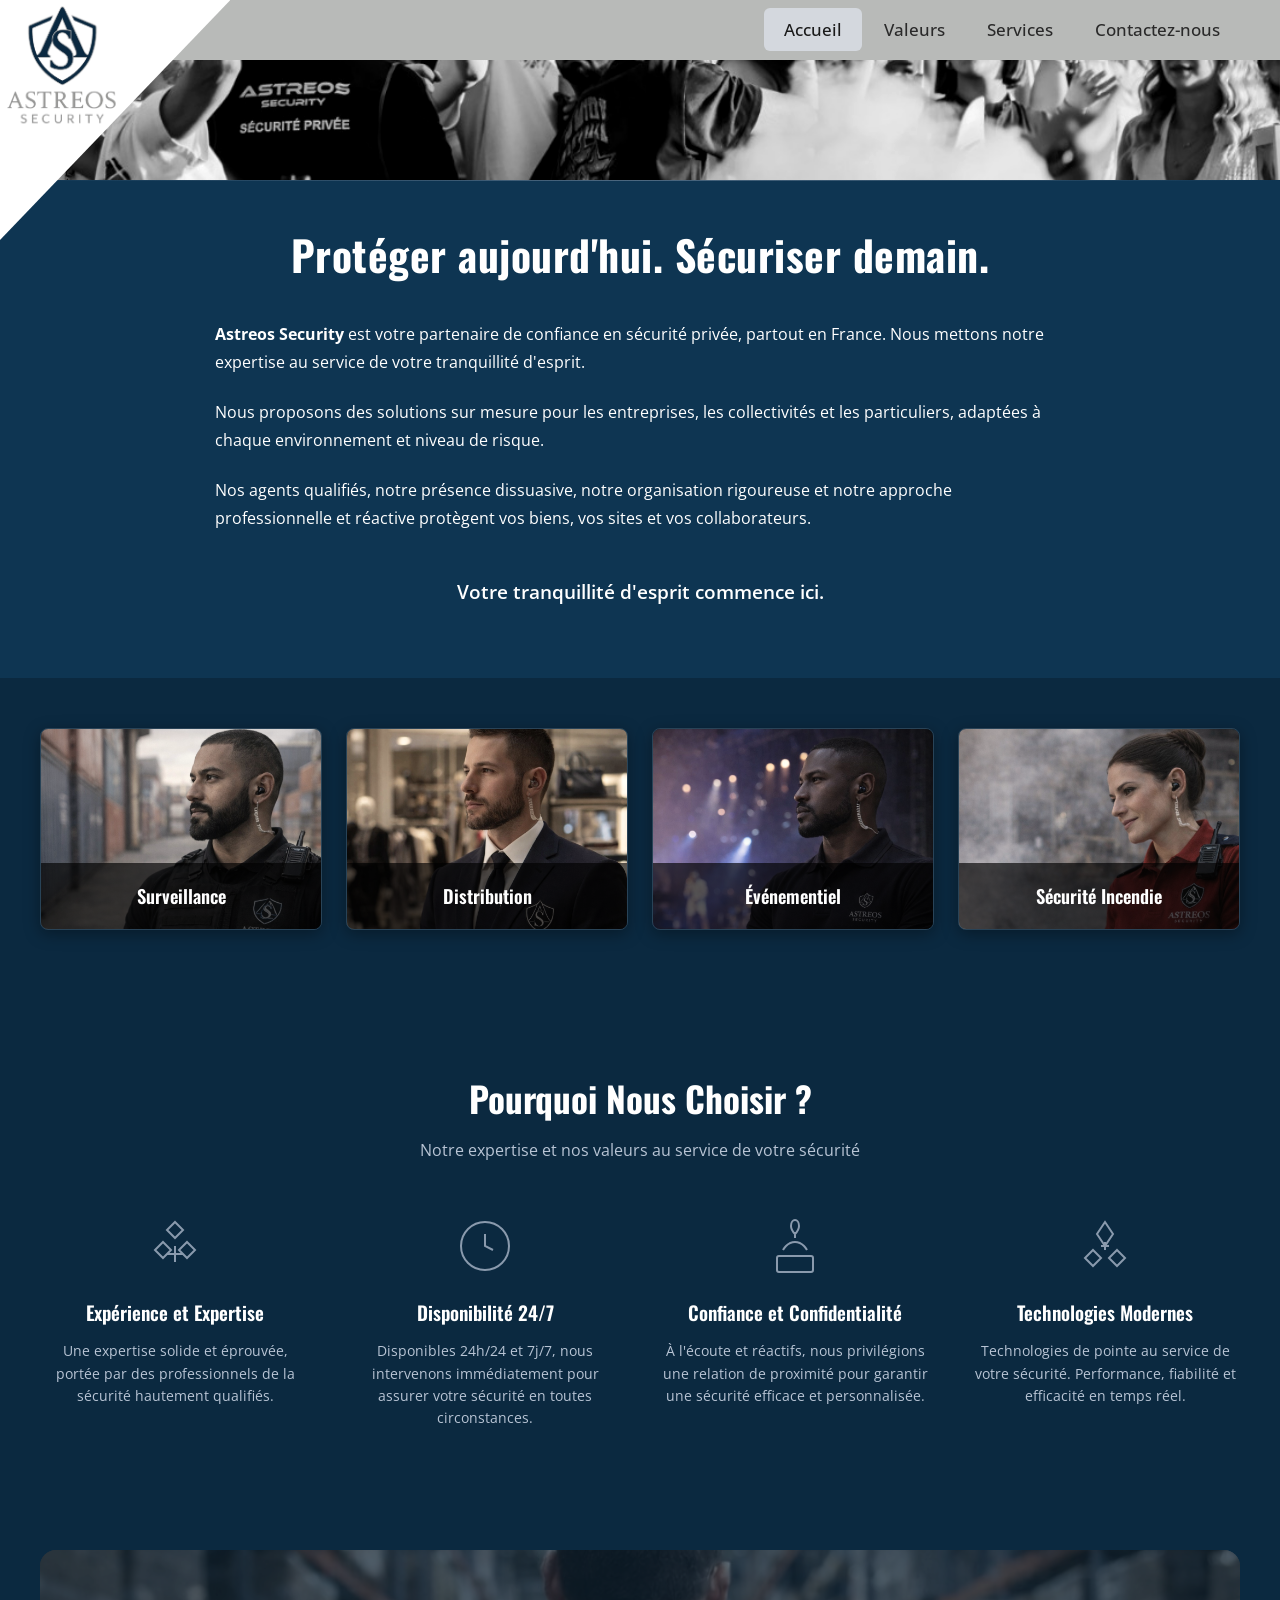
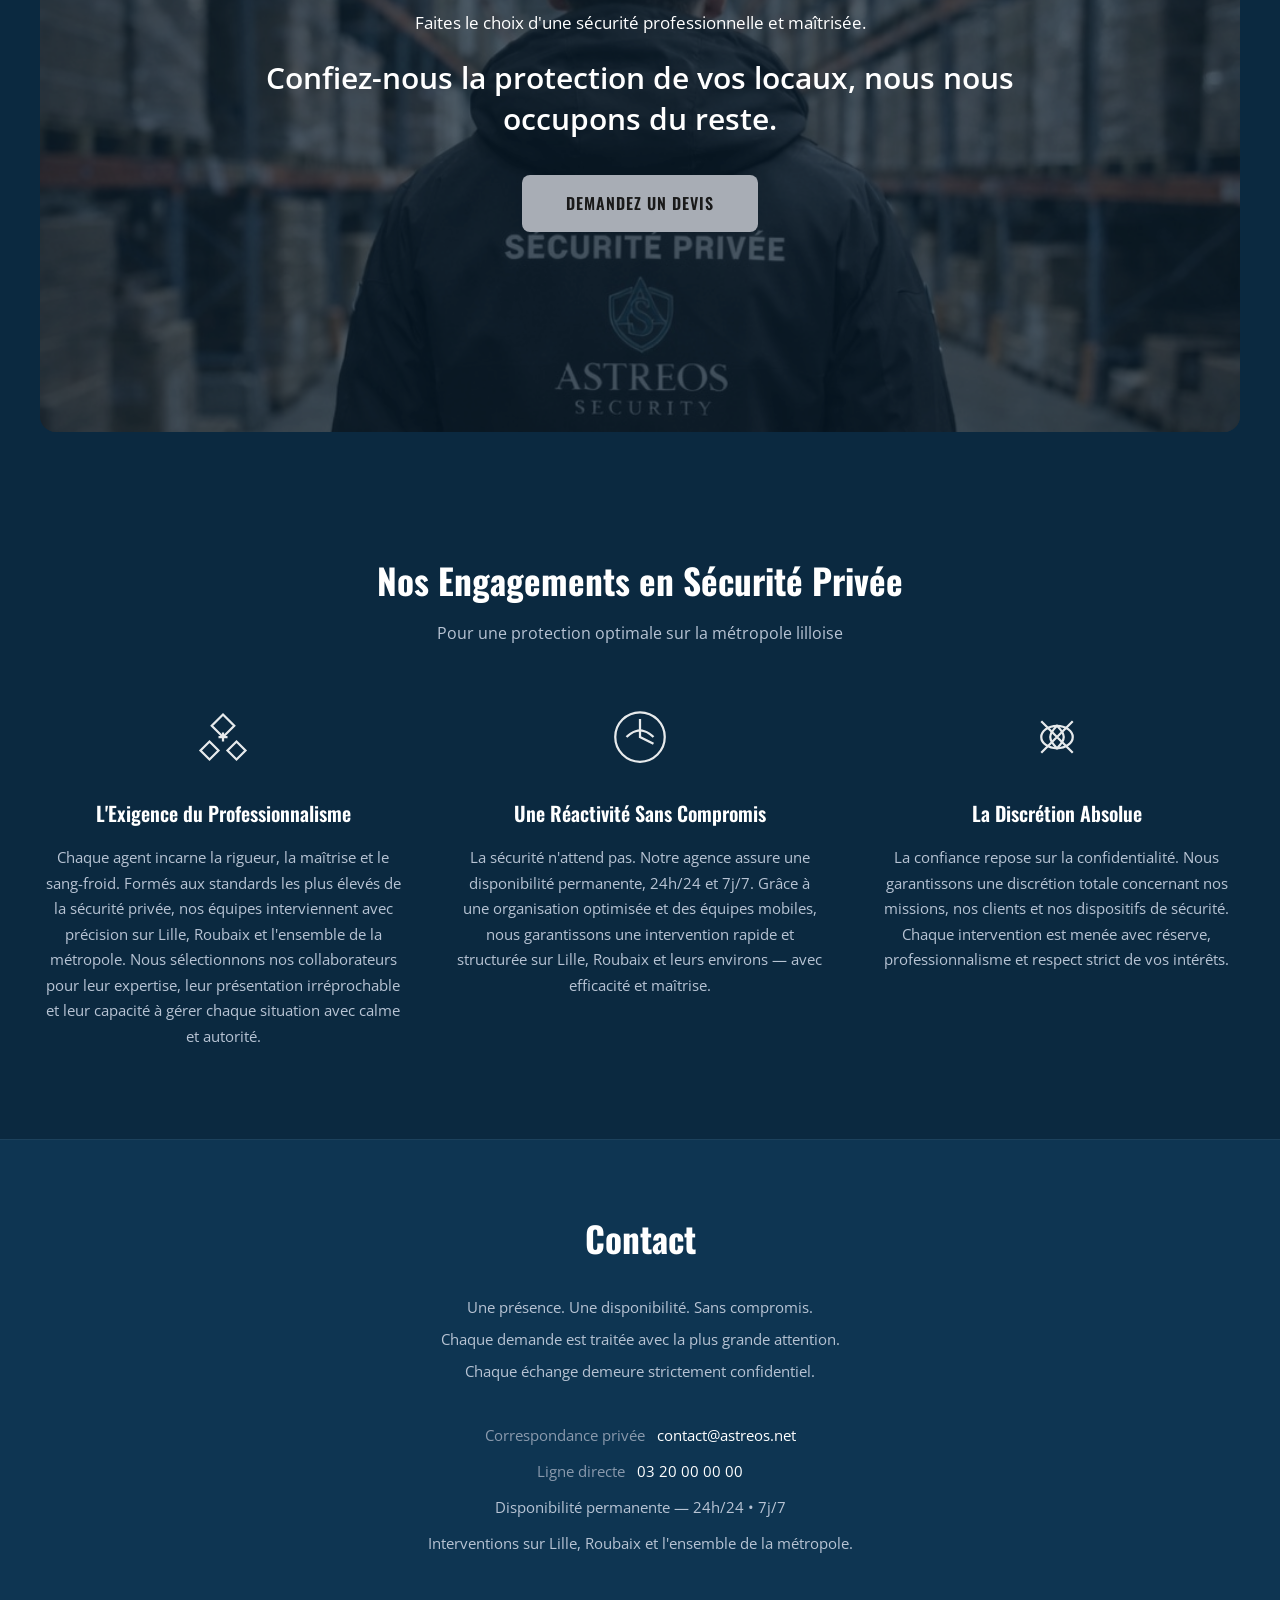
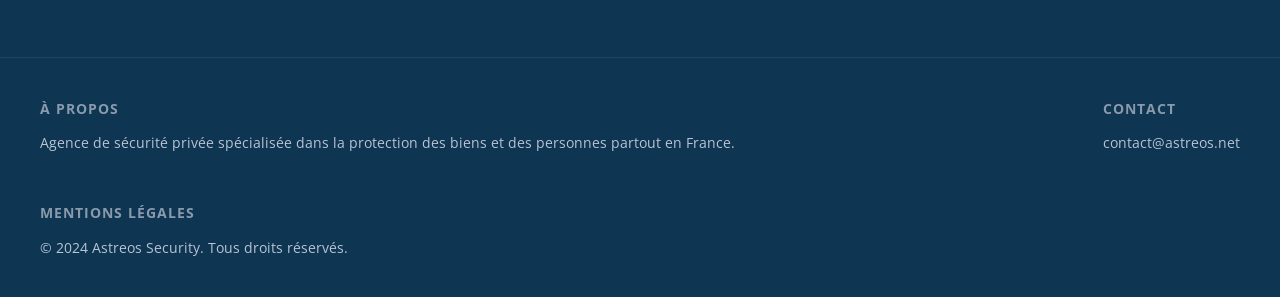
==== commit f4df2cb6: "Refonte: page contact, services, icÃ´nes SVG, corrections Co-authored-by: Cursor <cursoragent@cursor" ====
--- a/index.html
+++ b/index.html
@@ -38,7 +38,6 @@
     <!-- Header avec image -->
     <header class="refonte-header">
         <div class="refonte-header-bg"></div>
-        <div class="refonte-header-overlay"></div>
     </header>
 
     <!-- Hero Section -->
@@ -77,8 +76,8 @@
             </a>
             <a href="incendie.html" class="refonte-service-card">
                 <div class="refonte-service-card-img-wrap">
-                    <img src="images/securite_incendiaire.jpeg" alt="Sécurité Incendiaire" class="refonte-service-card-img"/>
-                    <div class="refonte-service-card-title">Sécurité Incendiaire</div>
+                    <img src="images/securite_incendiaire.jpeg" alt="Sécurité Incendie" class="refonte-service-card-img"/>
+                    <div class="refonte-service-card-title">Sécurité Incendie</div>
                 </div>
             </a>
         </div>
--- a/css/refonte.css
+++ b/css/refonte.css
@@ -1,18 +1,18 @@
 /* ============================================
    REFONTE ASTREOS - Styles basés sur maquettes
-   Palette: #0F2332, #1A2B3C, blanc, gris clair
+   Palette: #0B2940, blanc, gris clair
    ============================================ */
 
 :root {
-    --refonte-bg-dark: #0F2332;
-    --refonte-bg-content: #1A2B3C;
-    --refonte-bg-nav: #2a3a4a;
+    --refonte-bg-dark: #0B2940;
+    --refonte-bg-content: #0E3552;
+    --refonte-bg-nav: #153d5f;
     --refonte-text-white: #ffffff;
     --refonte-text-light: #b8c4d4;
     --refonte-text-muted: #8a9aad;
     --refonte-accent: #CCCCCC;
     --refonte-max-width: 1200px;
-    --refonte-header-bar-height: 130px;
+    --refonte-header-bar-height: 60px;
     /* Position du logo dans la diagonale (% du triangle) */
     --refonte-logo-left: 33.33%;
     --refonte-logo-top: 33.33%;
@@ -41,7 +41,7 @@
     left: 0;
     right: 0;
     height: 100%;
-    background: #A8ADB5;
+    background: #B8BAB8 ;
     z-index: 1;
 }
 
@@ -50,9 +50,9 @@
     position: absolute;
     top: 0;
     left: 0;
-    width: 30%;
-    height: 300%;
-    background: linear-gradient(135deg, #E5E7E9 0%, #D1D5DA 50%, #C5C9CE 100%);
+    width: 18%;
+    height: 400%;
+    background: white;
     clip-path: polygon(0 0, 100% 0, 0% 100%, 0 100%);
     z-index: 2;
 }
@@ -62,7 +62,7 @@
     position: absolute;
     left: var(--refonte-logo-left);
     top: var(--refonte-logo-top);
-    transform: translate(-70%, -50%);
+    transform: translate(-60%, -60%);
 }
 
 /* Hauteur fixe = hauteur de la barre (indépendante du logo) */
@@ -70,8 +70,7 @@
     position: absolute;
     top: 0;
     left: 50%;
-    transform: translateX(-50%);
-    width: 100%;
+    width: 50%;
     max-width: var(--refonte-max-width);
     height: var(--refonte-header-bar-height);
     padding: 0 40px;
@@ -95,7 +94,7 @@
     left: 0;
     width: 100%;
     height: 100%;
-    background: url(../images/banniere.jpeg) no-repeat center top;
+    background: url(../images/banniere.jpeg) no-repeat center 30%;
     background-size: cover;
     filter: grayscale(100%) contrast(1.05);
 }
@@ -106,7 +105,7 @@
     left: 0;
     width: 100%;
     height: 100%;
-    background: linear-gradient(105deg, transparent 0%, transparent 35%, rgba(15, 35, 50, 0.85) 55%, rgba(15, 35, 50, 0.7) 100%);
+    background: linear-gradient(105deg, rgba(11, 41, 64, 0.85) 0%, rgba(11, 41, 64, 0.6) 50%, transparent 100%);
     z-index: 1;
 }
 
@@ -129,7 +128,7 @@
 }
 
 .refonte-logo img {
-    height: 150px;
+    height: 120px;
     width: auto;
     display: block;
 }
@@ -169,7 +168,7 @@
 
 /* ===== HERO SECTION ===== */
 .refonte-hero {
-    background: #1A2834;
+    background: var(--refonte-bg-content);
     padding: 50px 40px 70px;
     position: relative;
 }
@@ -228,7 +227,7 @@
 
 /* ===== SERVICES SECTION ===== */
 .refonte-services {
-    background: #131E2A;
+    background: var(--refonte-bg-dark);
     padding: 50px 40px 80px;
 }
 
@@ -391,7 +390,7 @@
     left: 0;
     width: 100%;
     height: 100%;
-    background: rgba(15, 35, 50, 0.45);
+    background: rgba(11, 41, 64, 0.45);
     z-index: 1;
 }
 
@@ -668,6 +667,11 @@
 }
 
 @media (max-width: 900px) {
+    .refonte-header-diagonal {
+        width: 40%;
+        height: 200%;
+    }
+    
     .refonte-nav {
         display: none;
     }
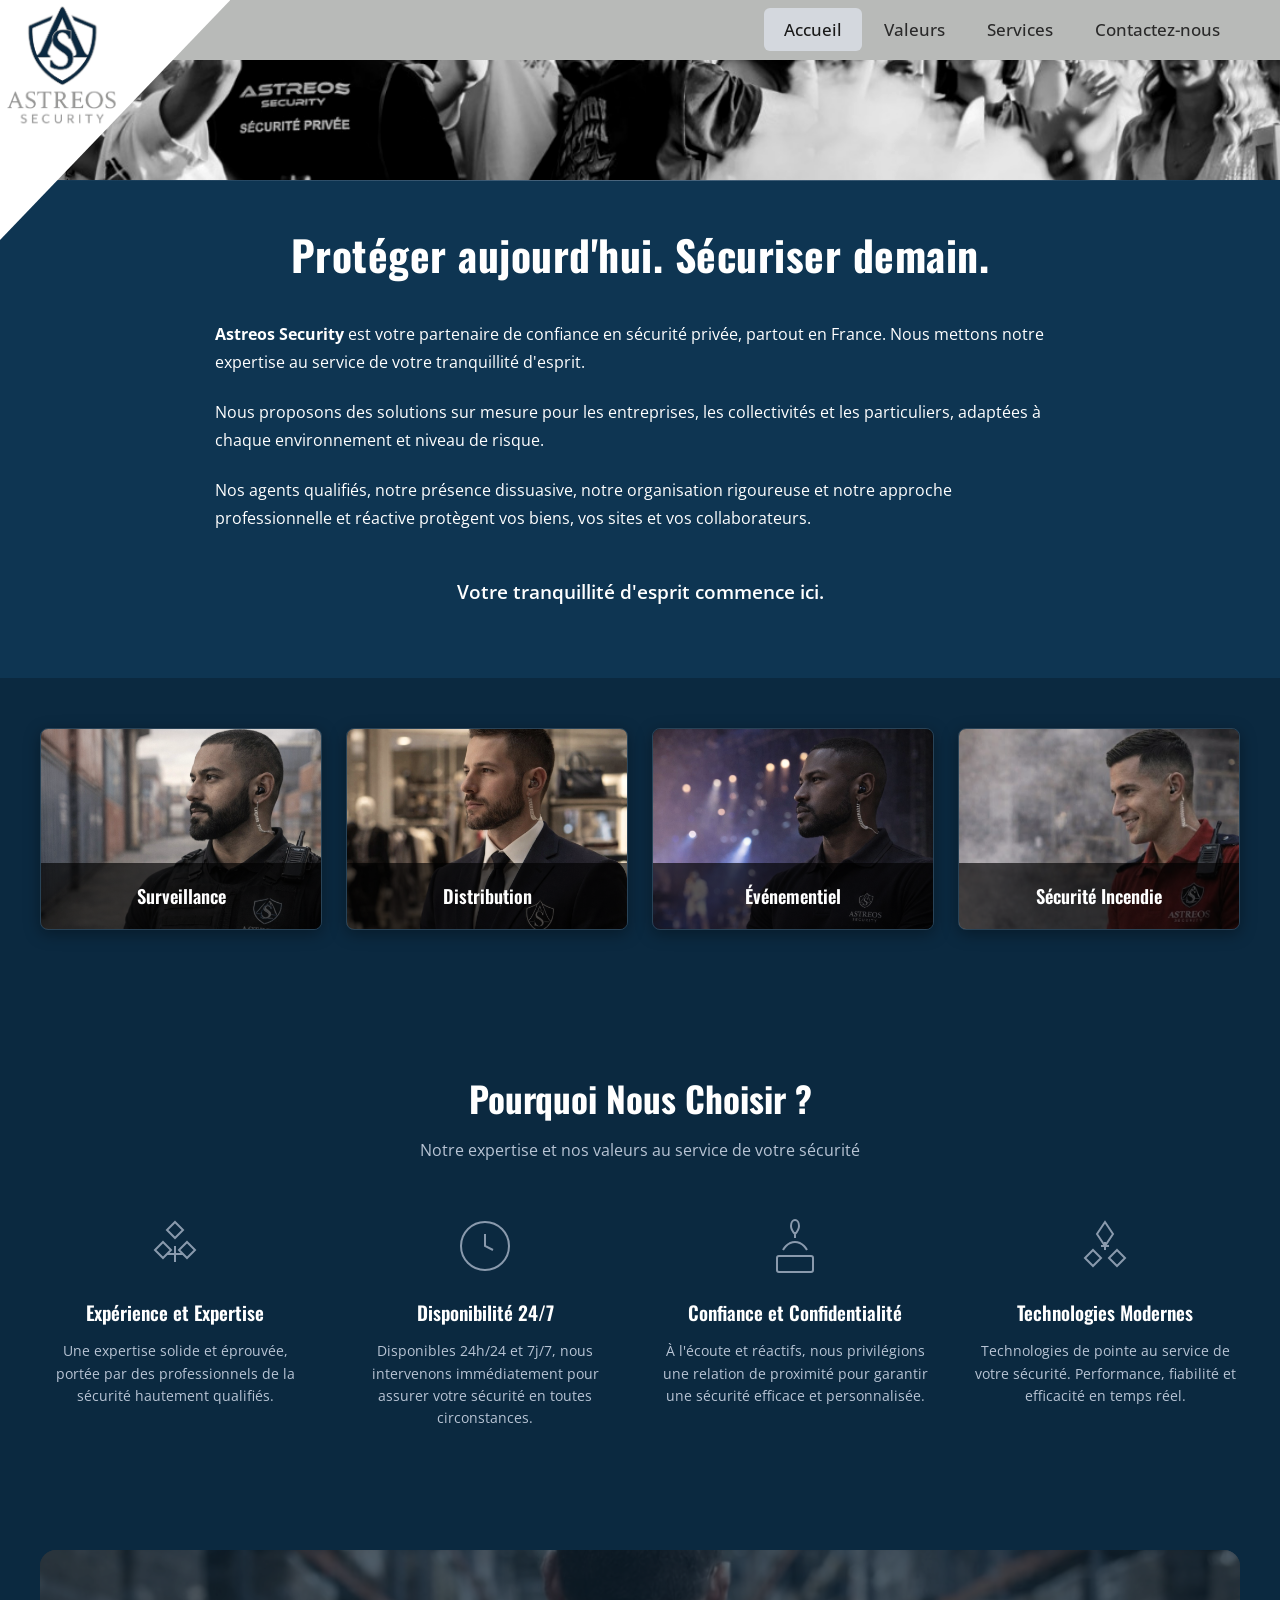
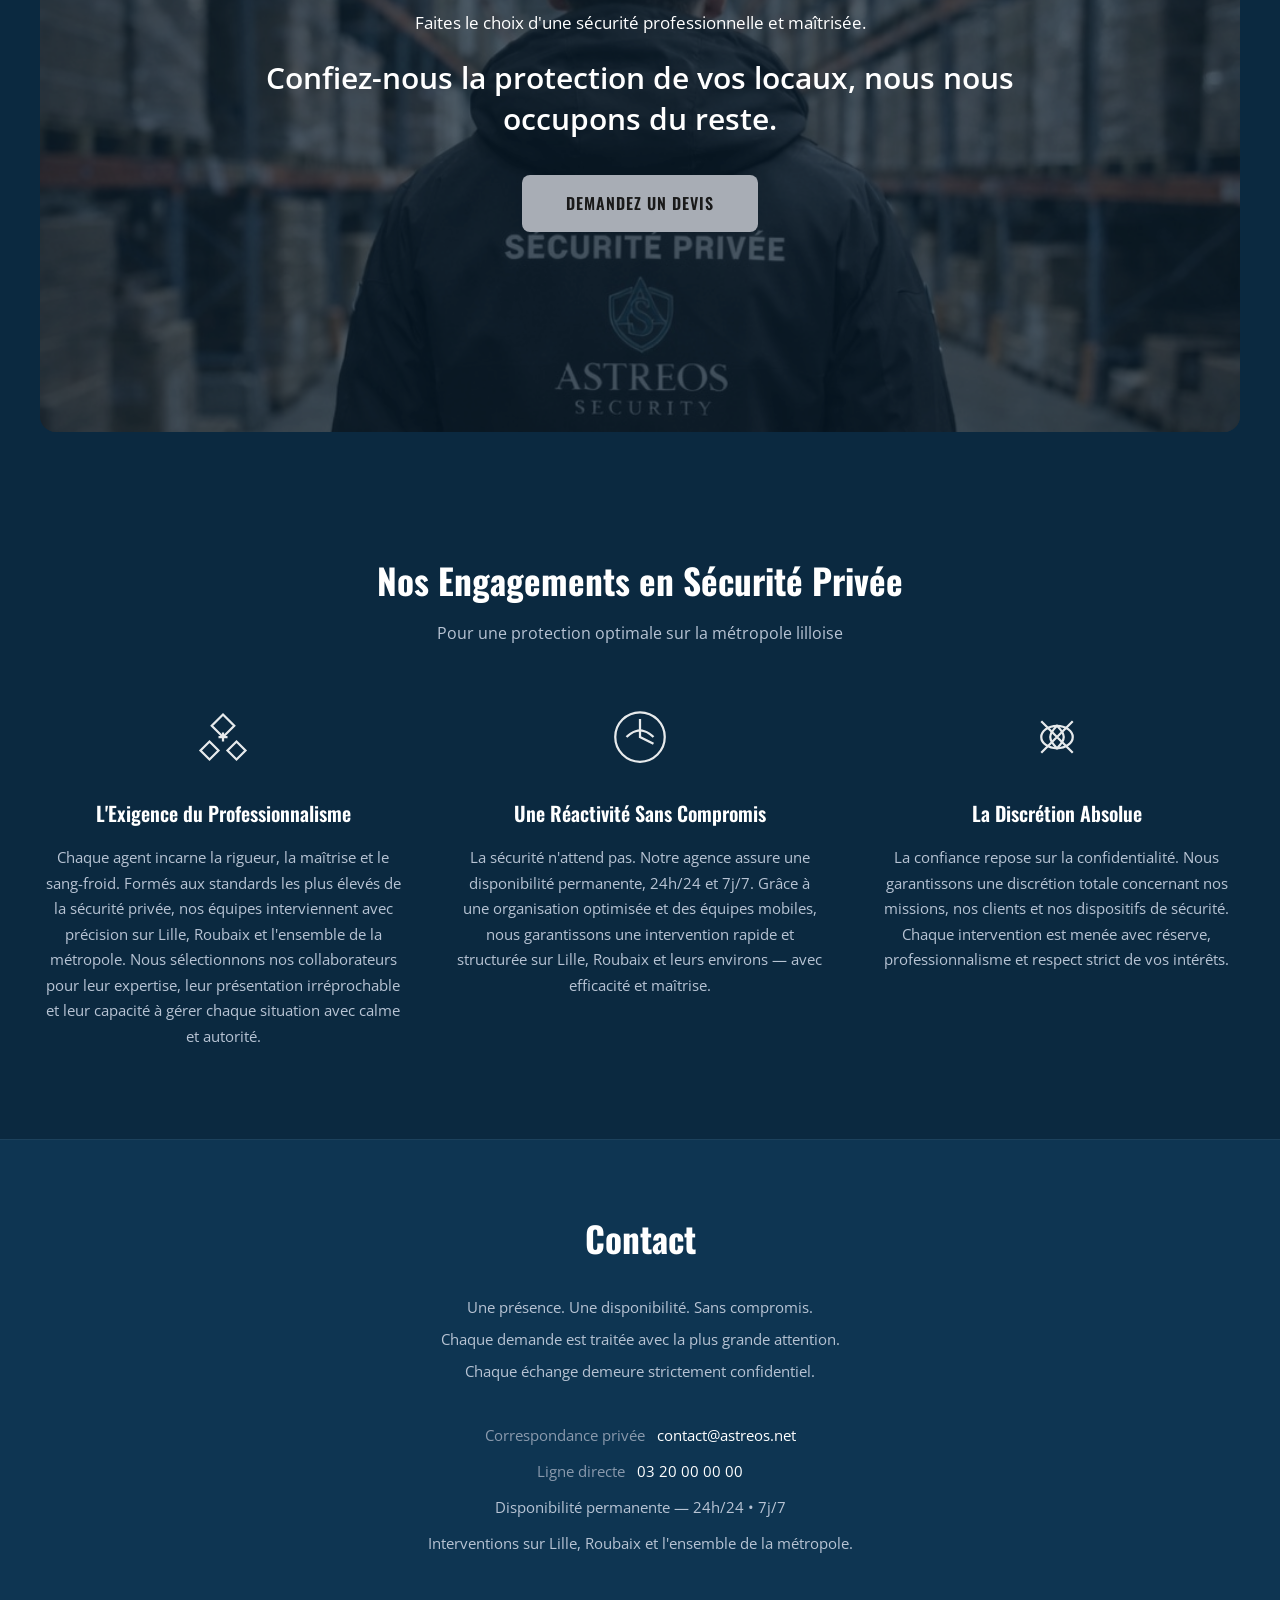
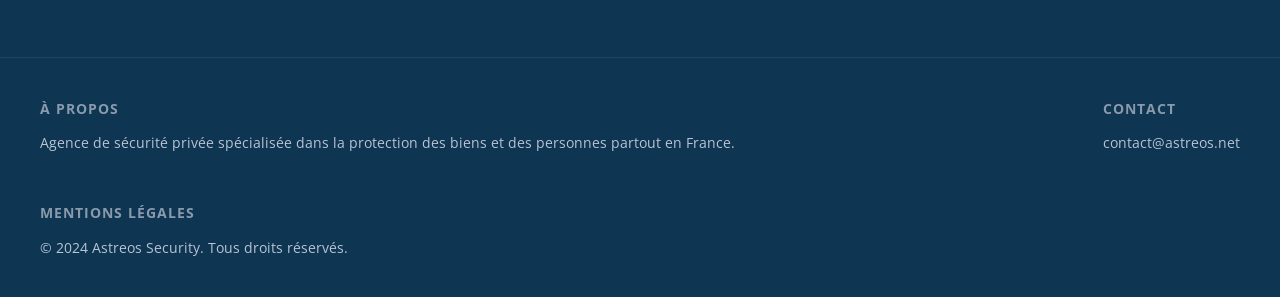
==== commit d2e4e78d: "Add favicon link to all HTML pages for consistent branding" ====
--- a/index.html
+++ b/index.html
@@ -4,6 +4,7 @@
     <meta charset="UTF-8"/>
     <meta name="viewport" content="width=device-width, initial-scale=1.0">
     <title>Astreos Security - Accueil</title>
+    <link rel="icon" type="image/png" href="images/favicon.png">
     <link href="css/refonte.css" rel="stylesheet" type="text/css"/>
     <link href="https://fonts.googleapis.com/css2?family=Oswald:wght@400;500;600;700&family=Open+Sans:wght@400;500;600&display=swap" rel="stylesheet">
 </head>
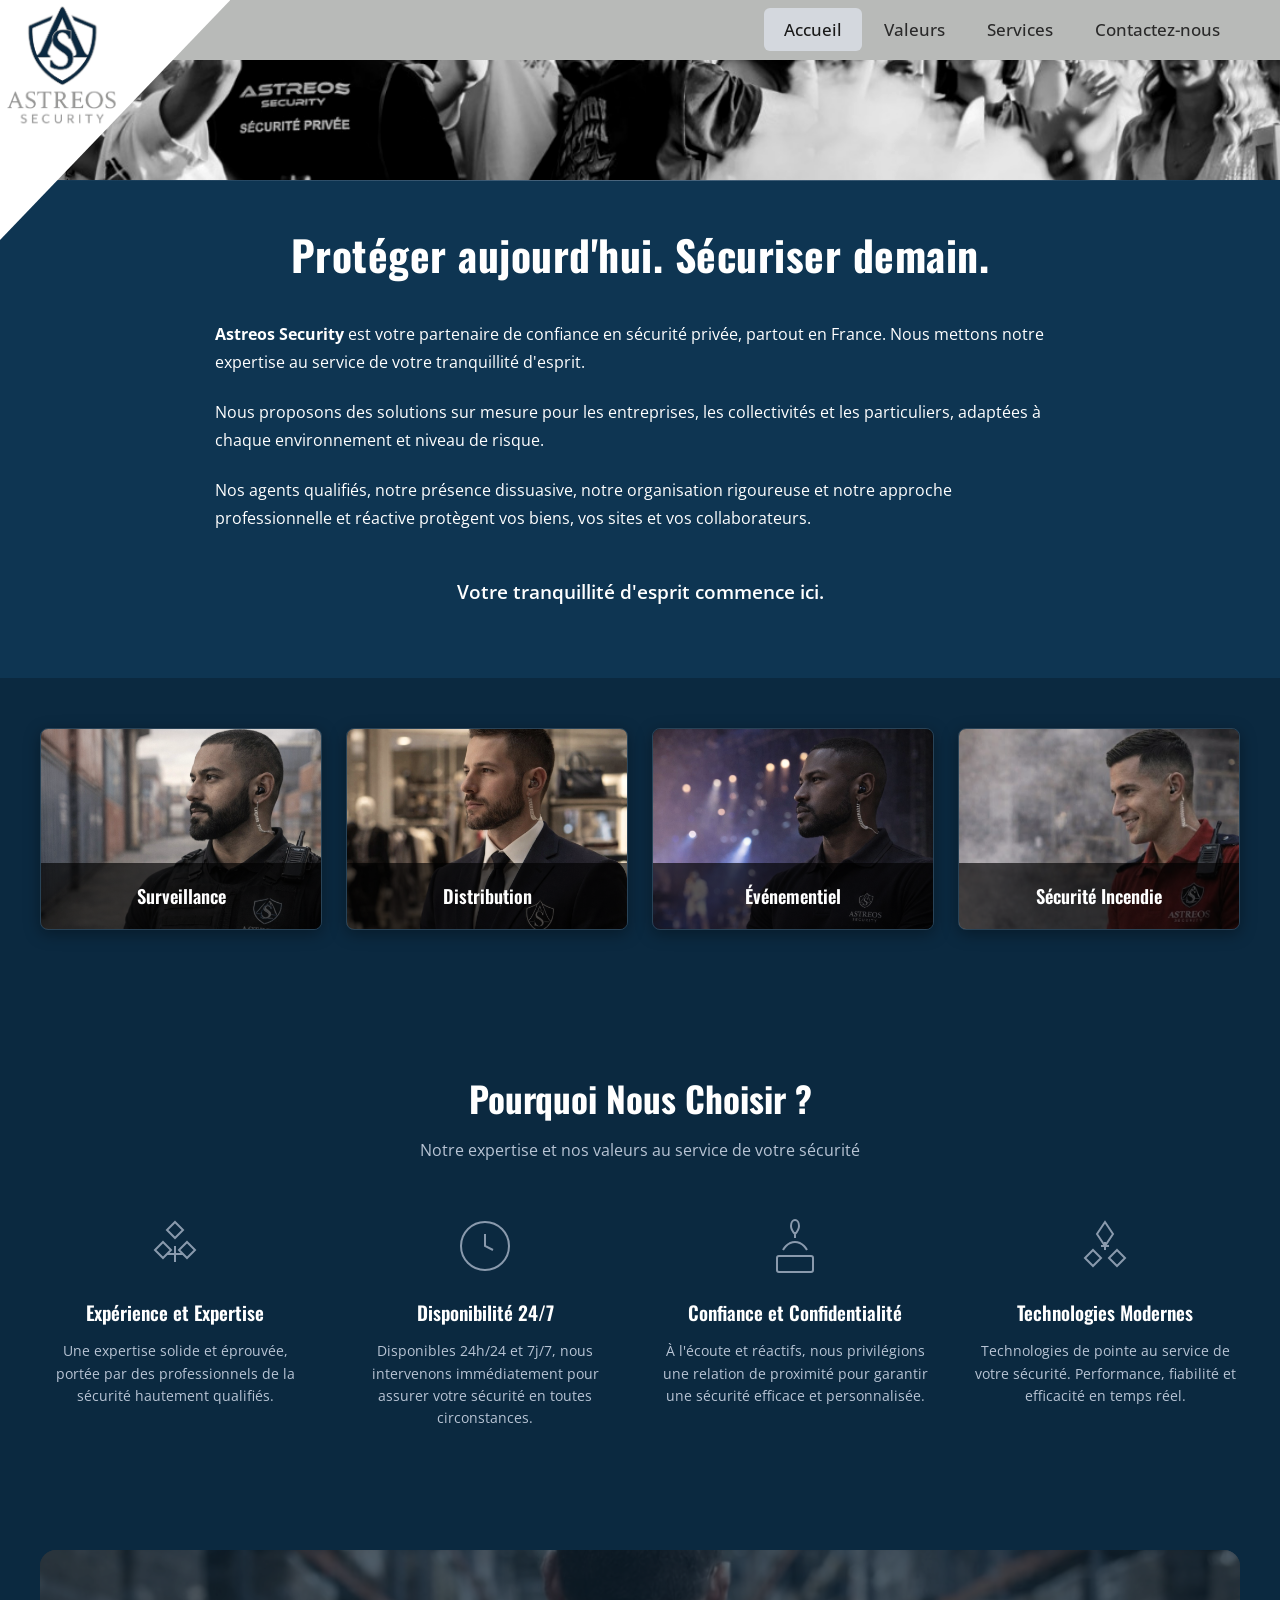
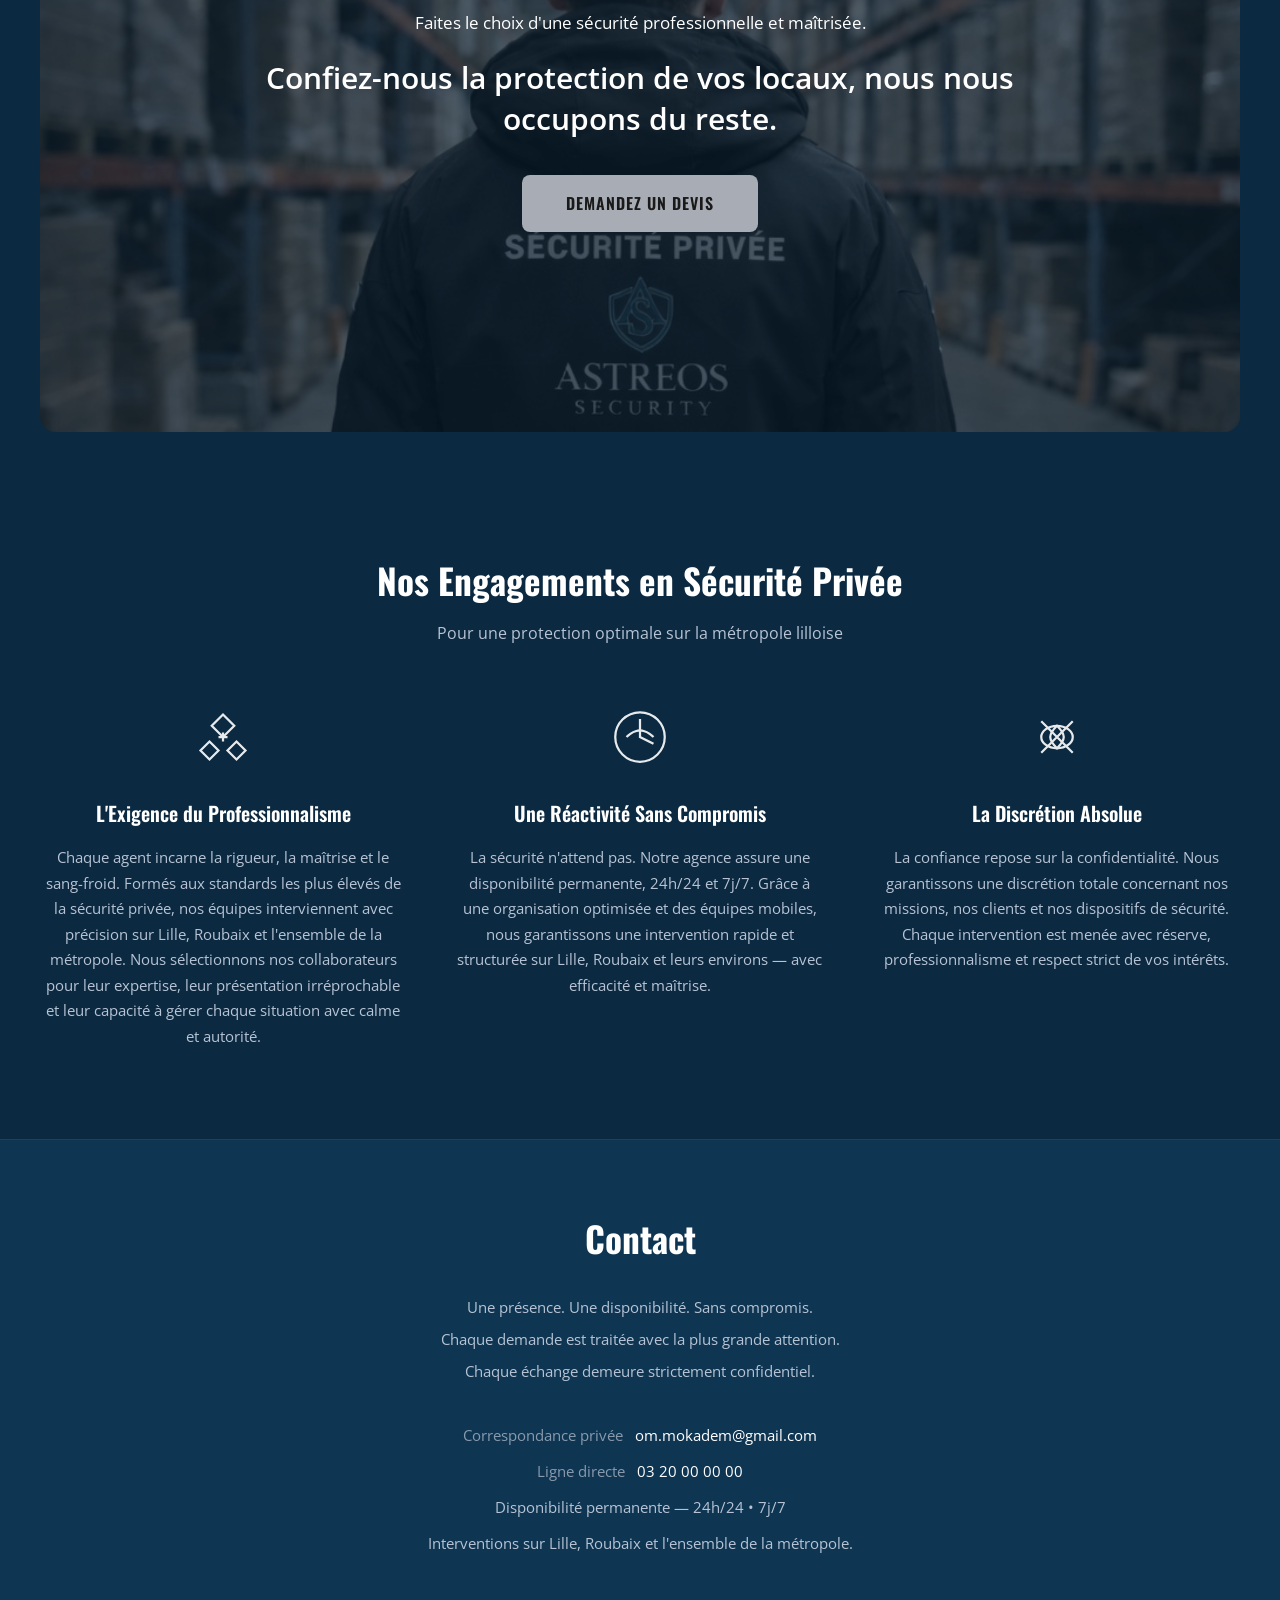
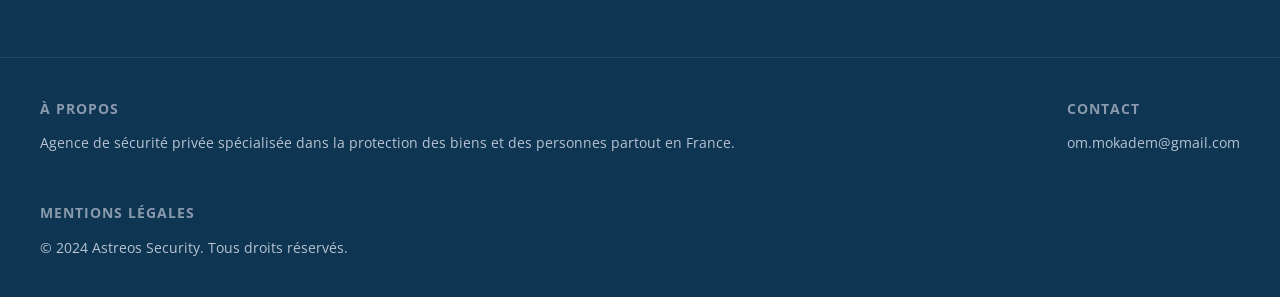
==== commit 4d72d726: "Update contact email across multiple HTML files and PHP configuration to new address om.mokadem@gmai" ====
--- a/index.html
+++ b/index.html
@@ -203,7 +203,7 @@
         <p class="refonte-contact-tagline">Chaque demande est traitée avec la plus grande attention.</p>
         <p class="refonte-contact-tagline">Chaque échange demeure strictement confidentiel.</p>
         <div class="refonte-contact-info">
-            <p><span class="refonte-contact-label">Correspondance privée</span> <a href="mailto:contact@astreos.net">contact@astreos.net</a></p>
+            <p><span class="refonte-contact-label">Correspondance privée</span> <a href="mailto:om.mokadem@gmail.com">om.mokadem@gmail.com</a></p>
             <p><span class="refonte-contact-label">Ligne directe</span> <a href="tel:0320000000">03 20 00 00 00</a></p>
             <p>Disponibilité permanente — 24h/24 • 7j/7</p>
             <p>Interventions sur Lille, Roubaix et l'ensemble de la métropole.</p>
@@ -219,7 +219,7 @@
             </div>
             <div>
                 <h4>Contact</h4>
-                <p><a href="mailto:contact@astreos.net">contact@astreos.net</a></p>
+                <p><a href="mailto:om.mokadem@gmail.com">om.mokadem@gmail.com</a></p>
             </div>
             <div>
                 <h4>Mentions légales</h4>
